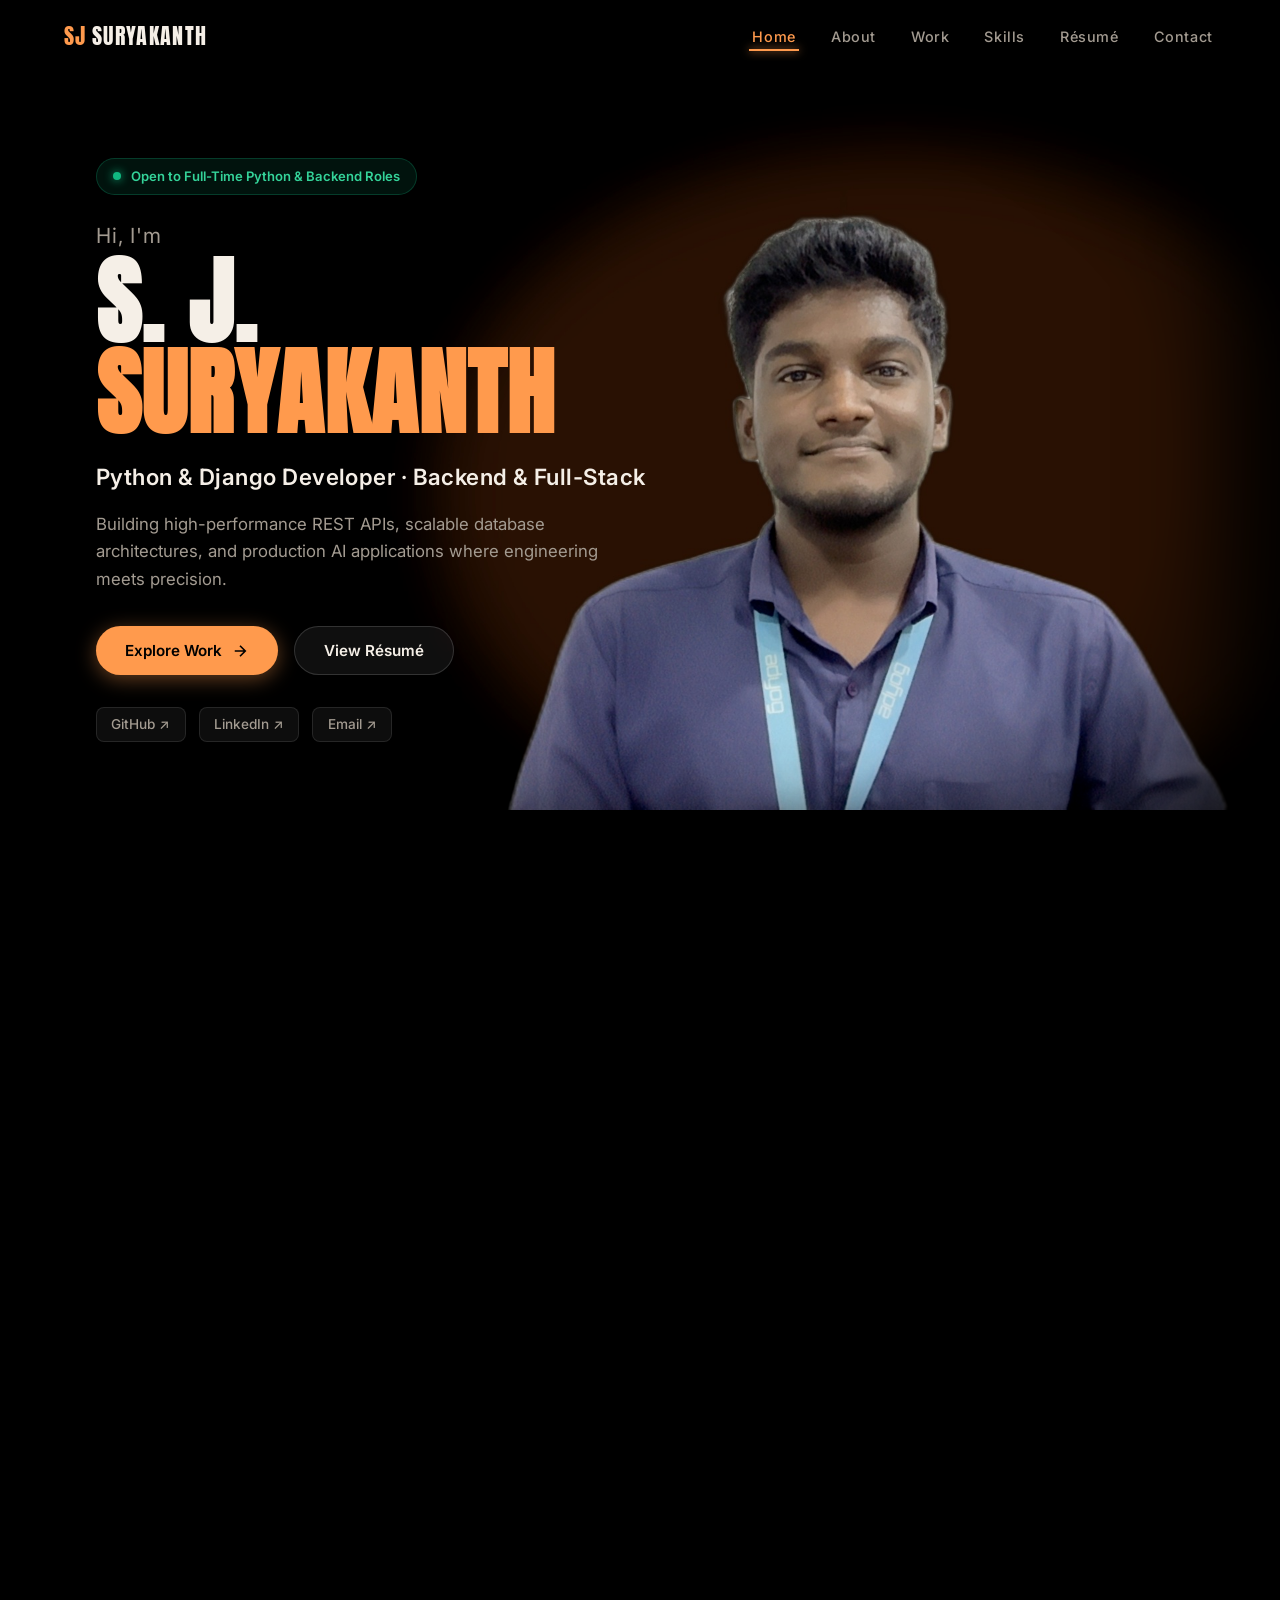
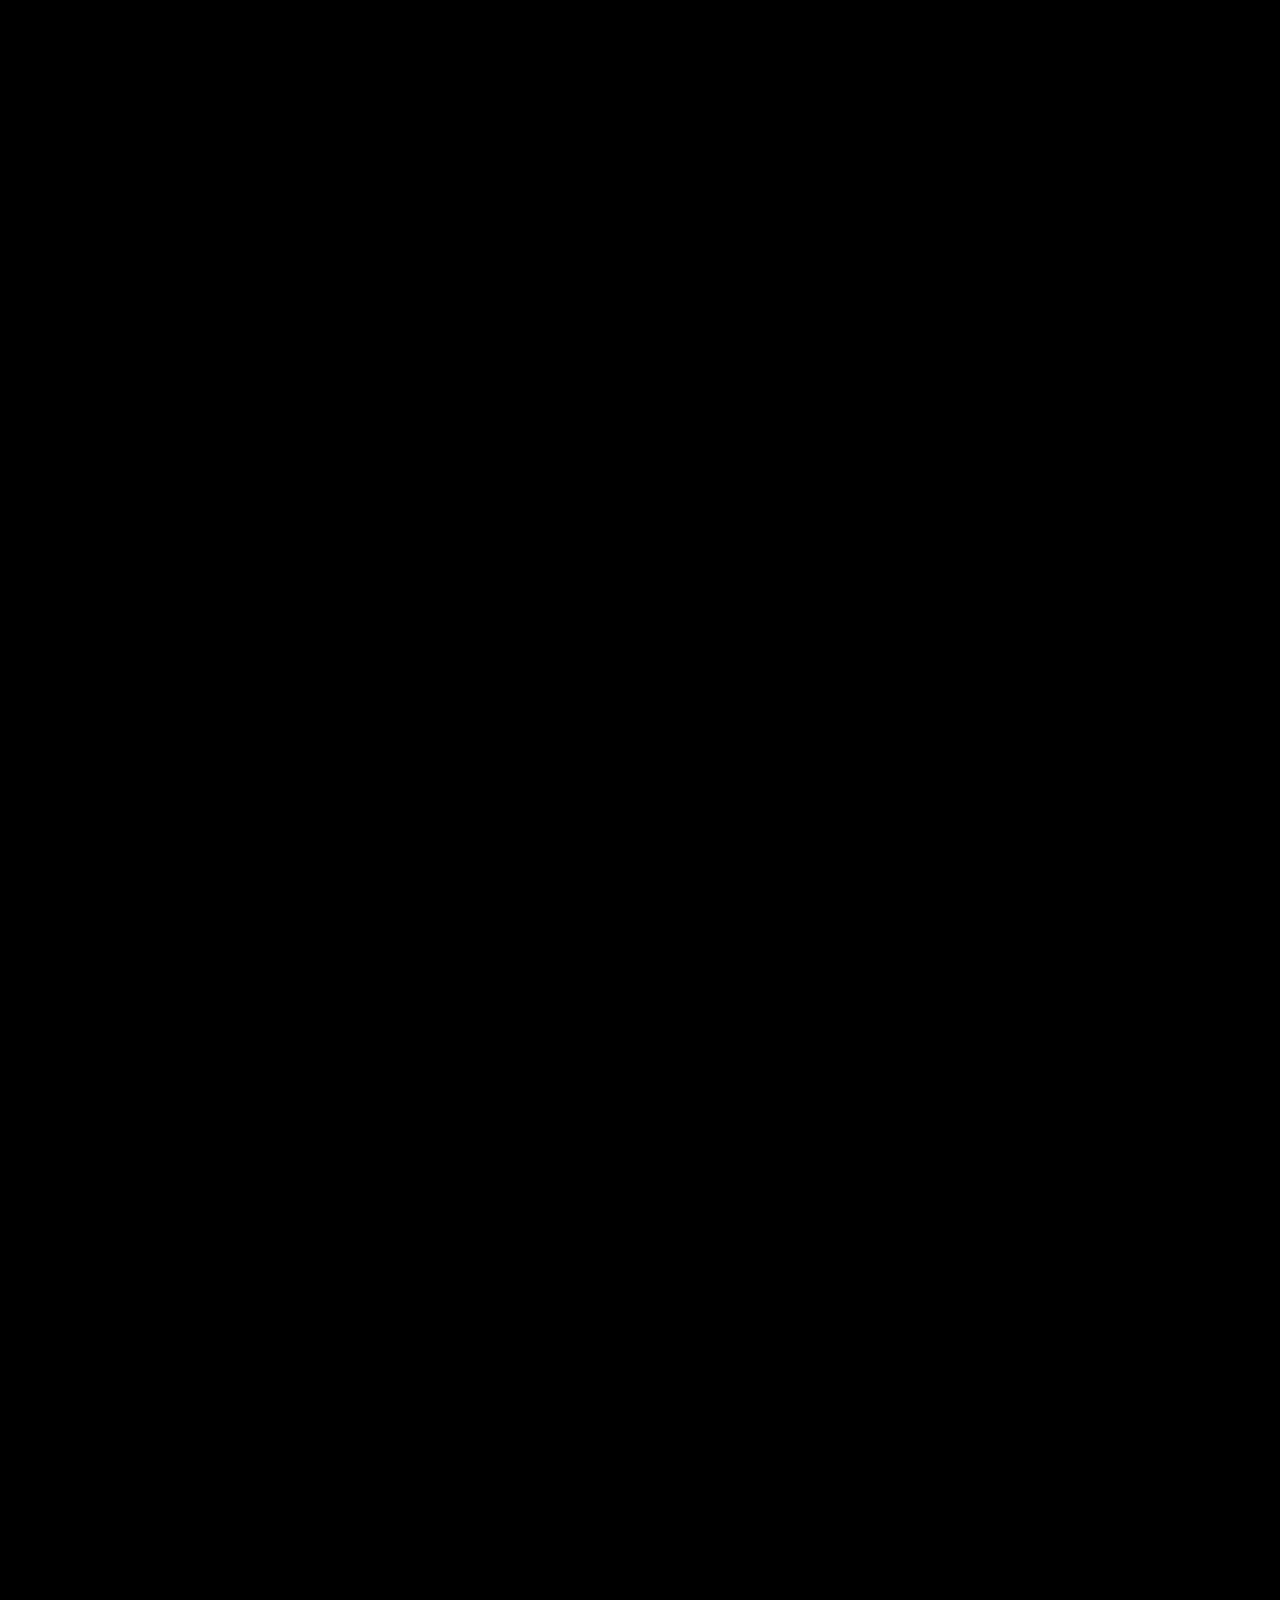
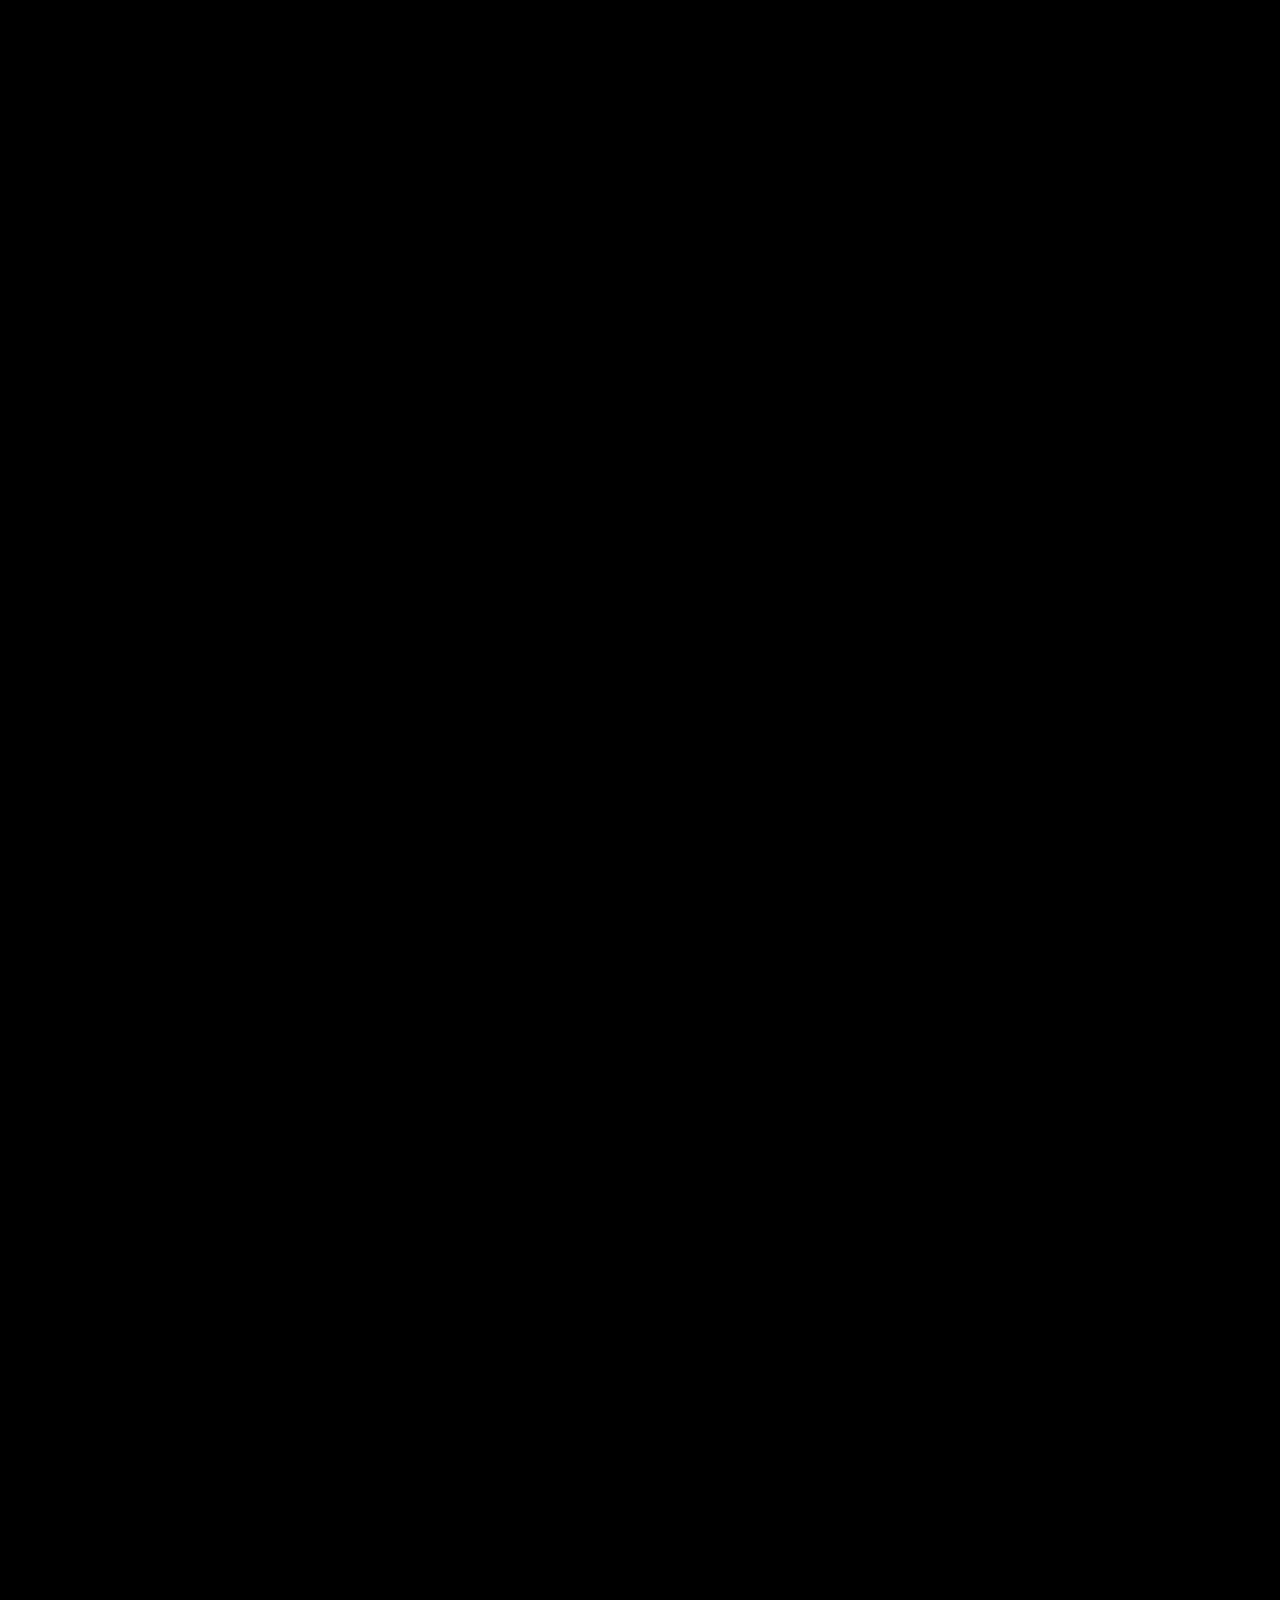
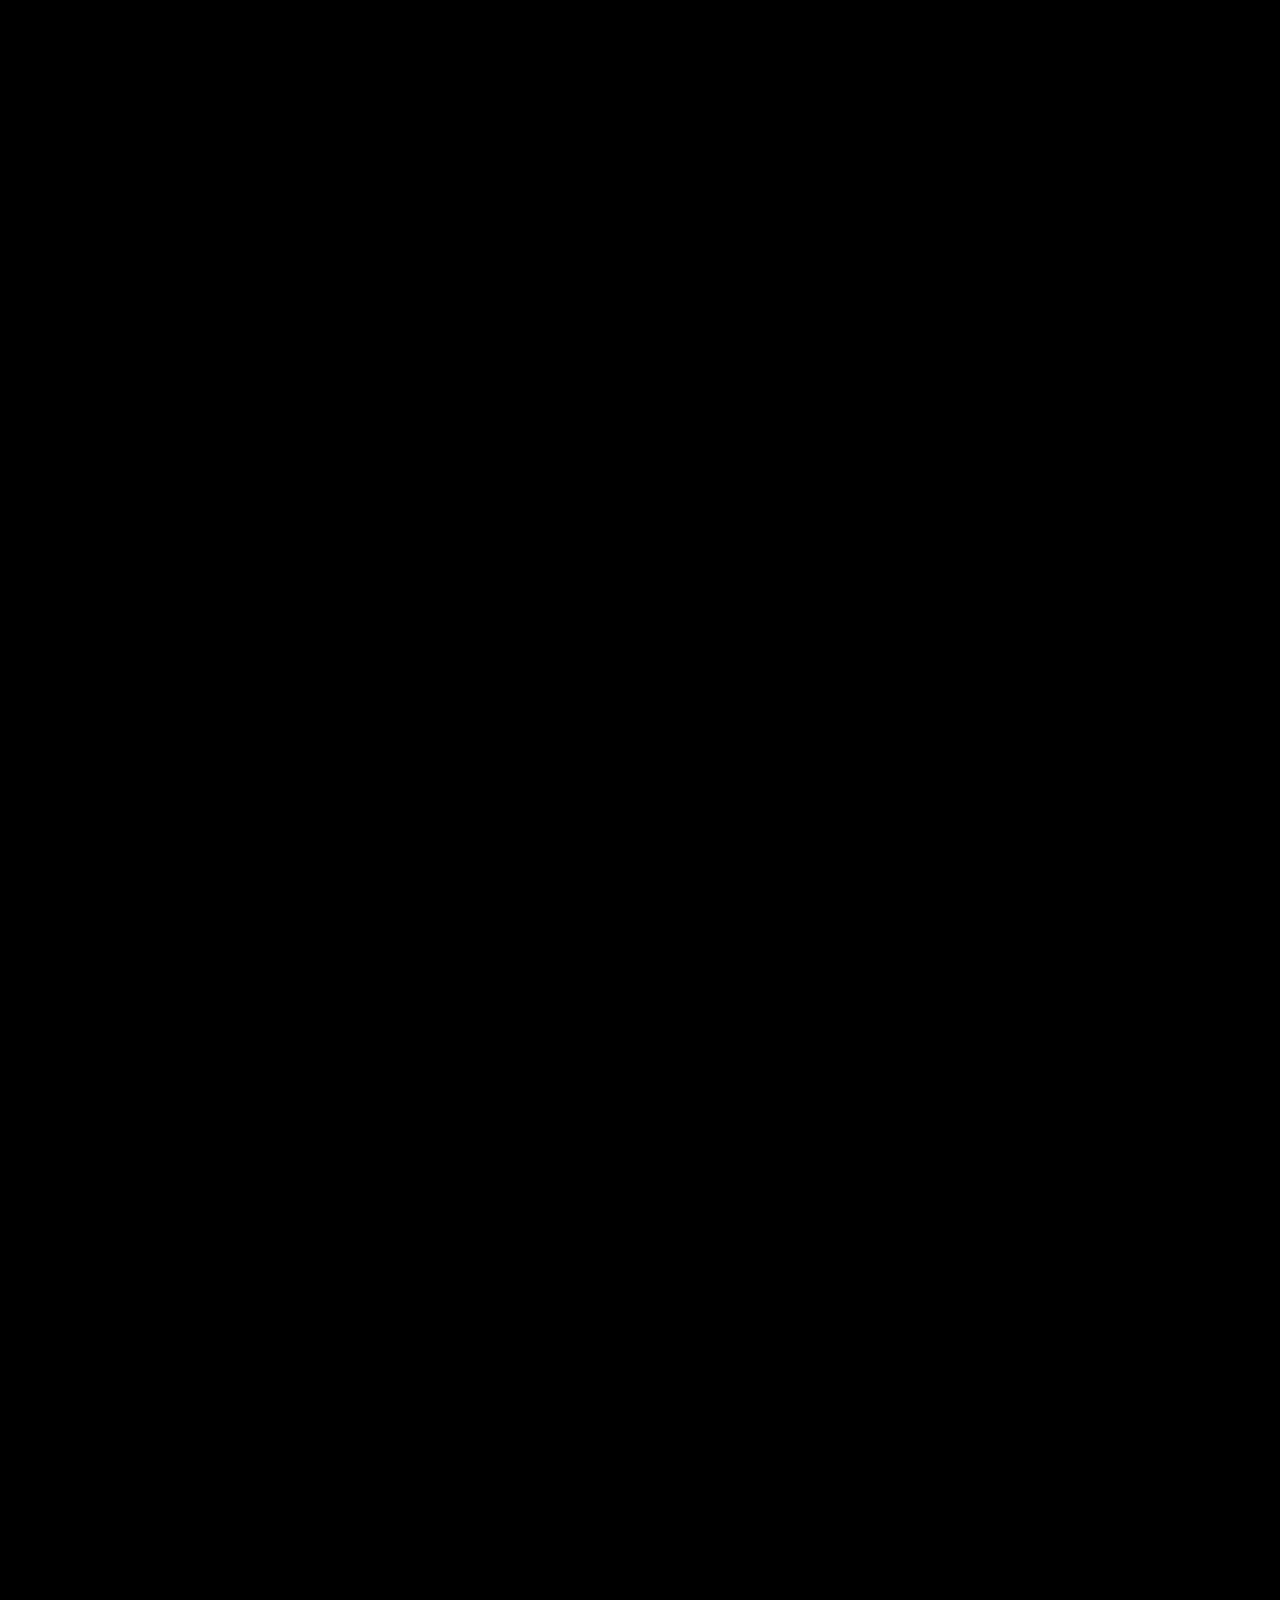
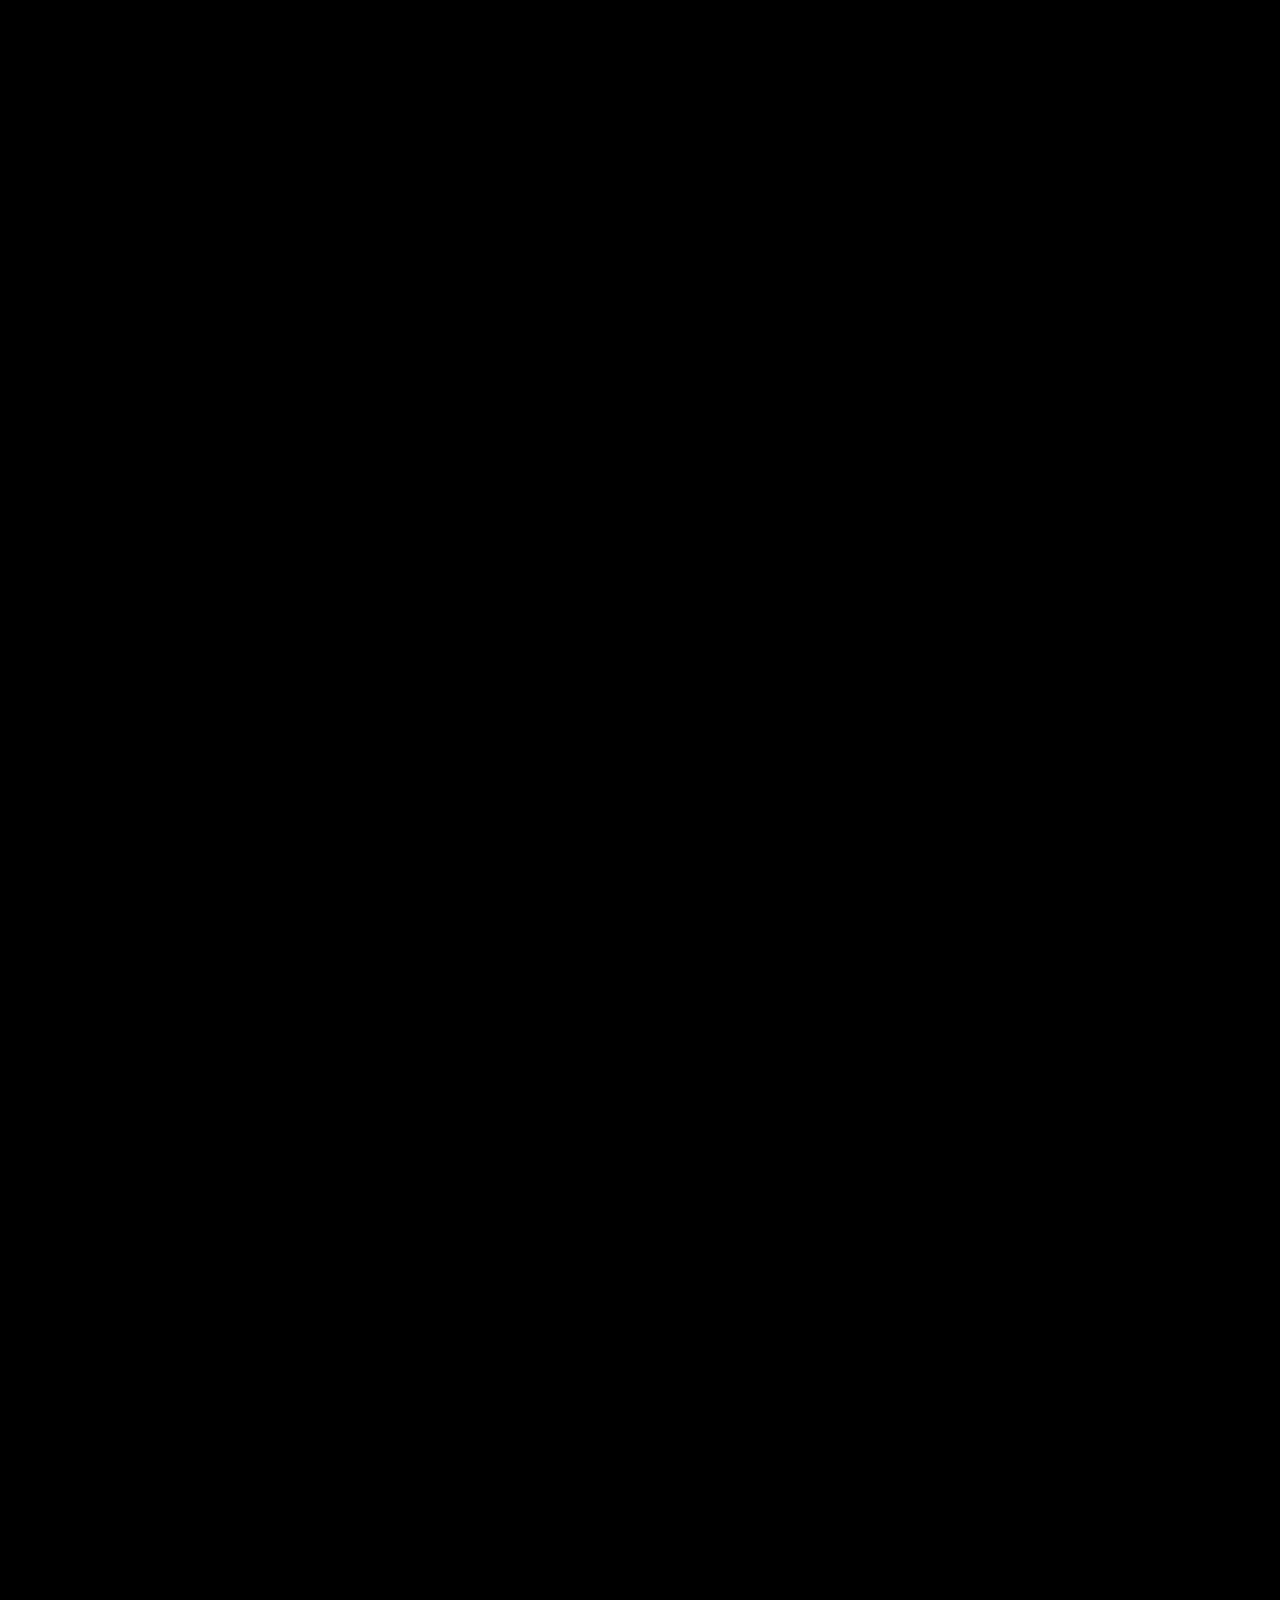
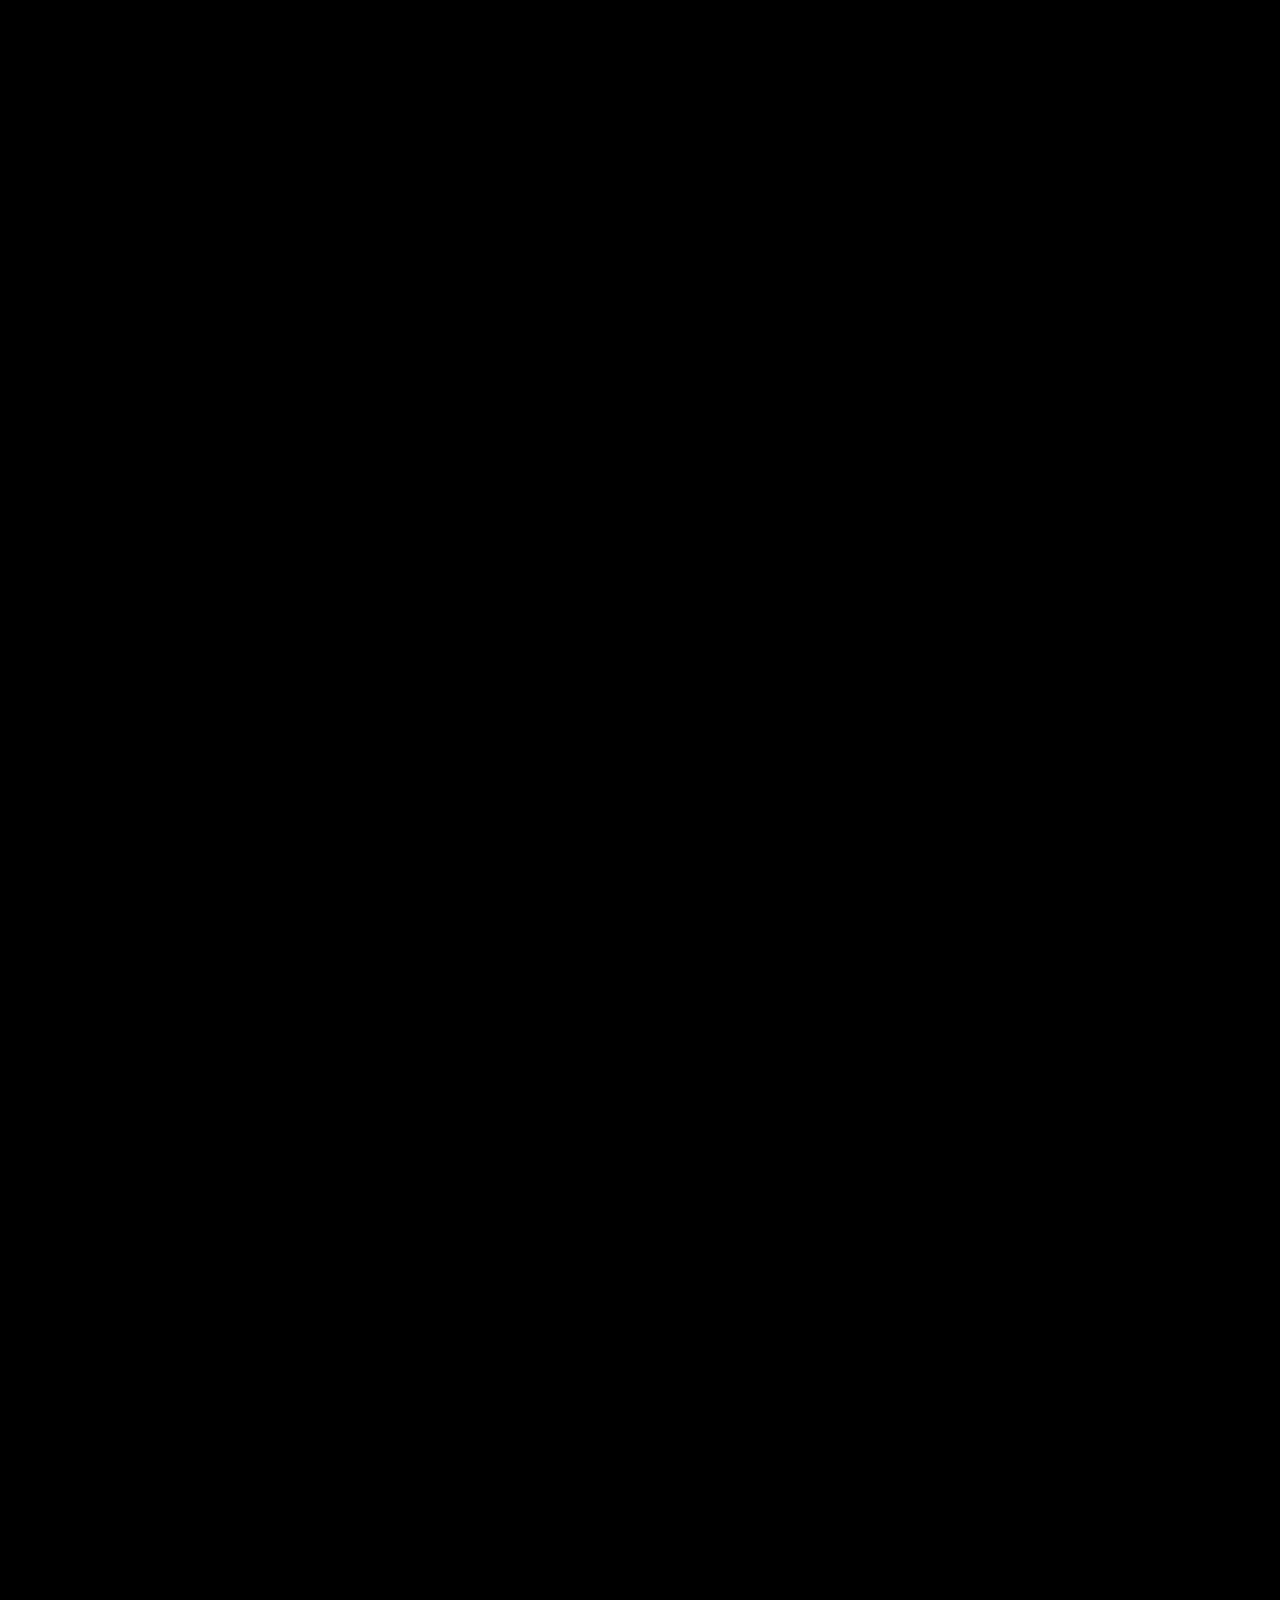
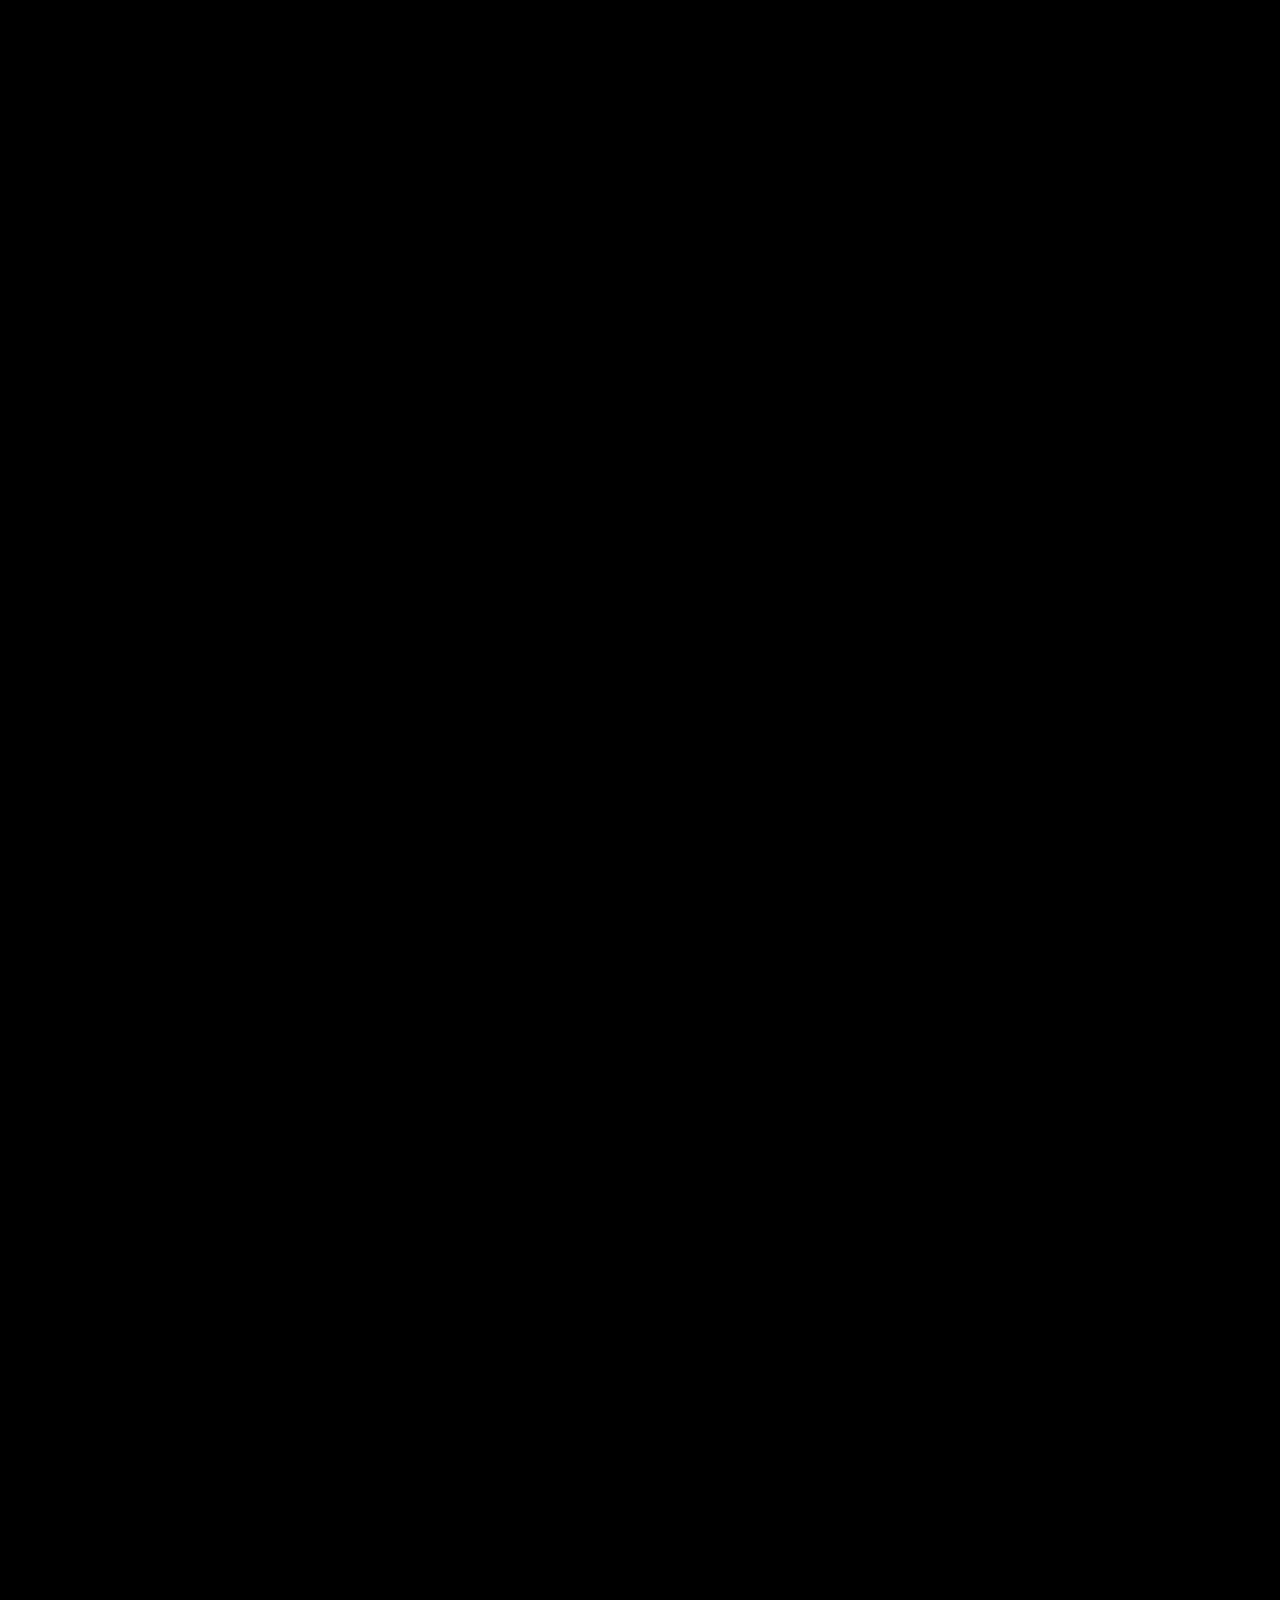
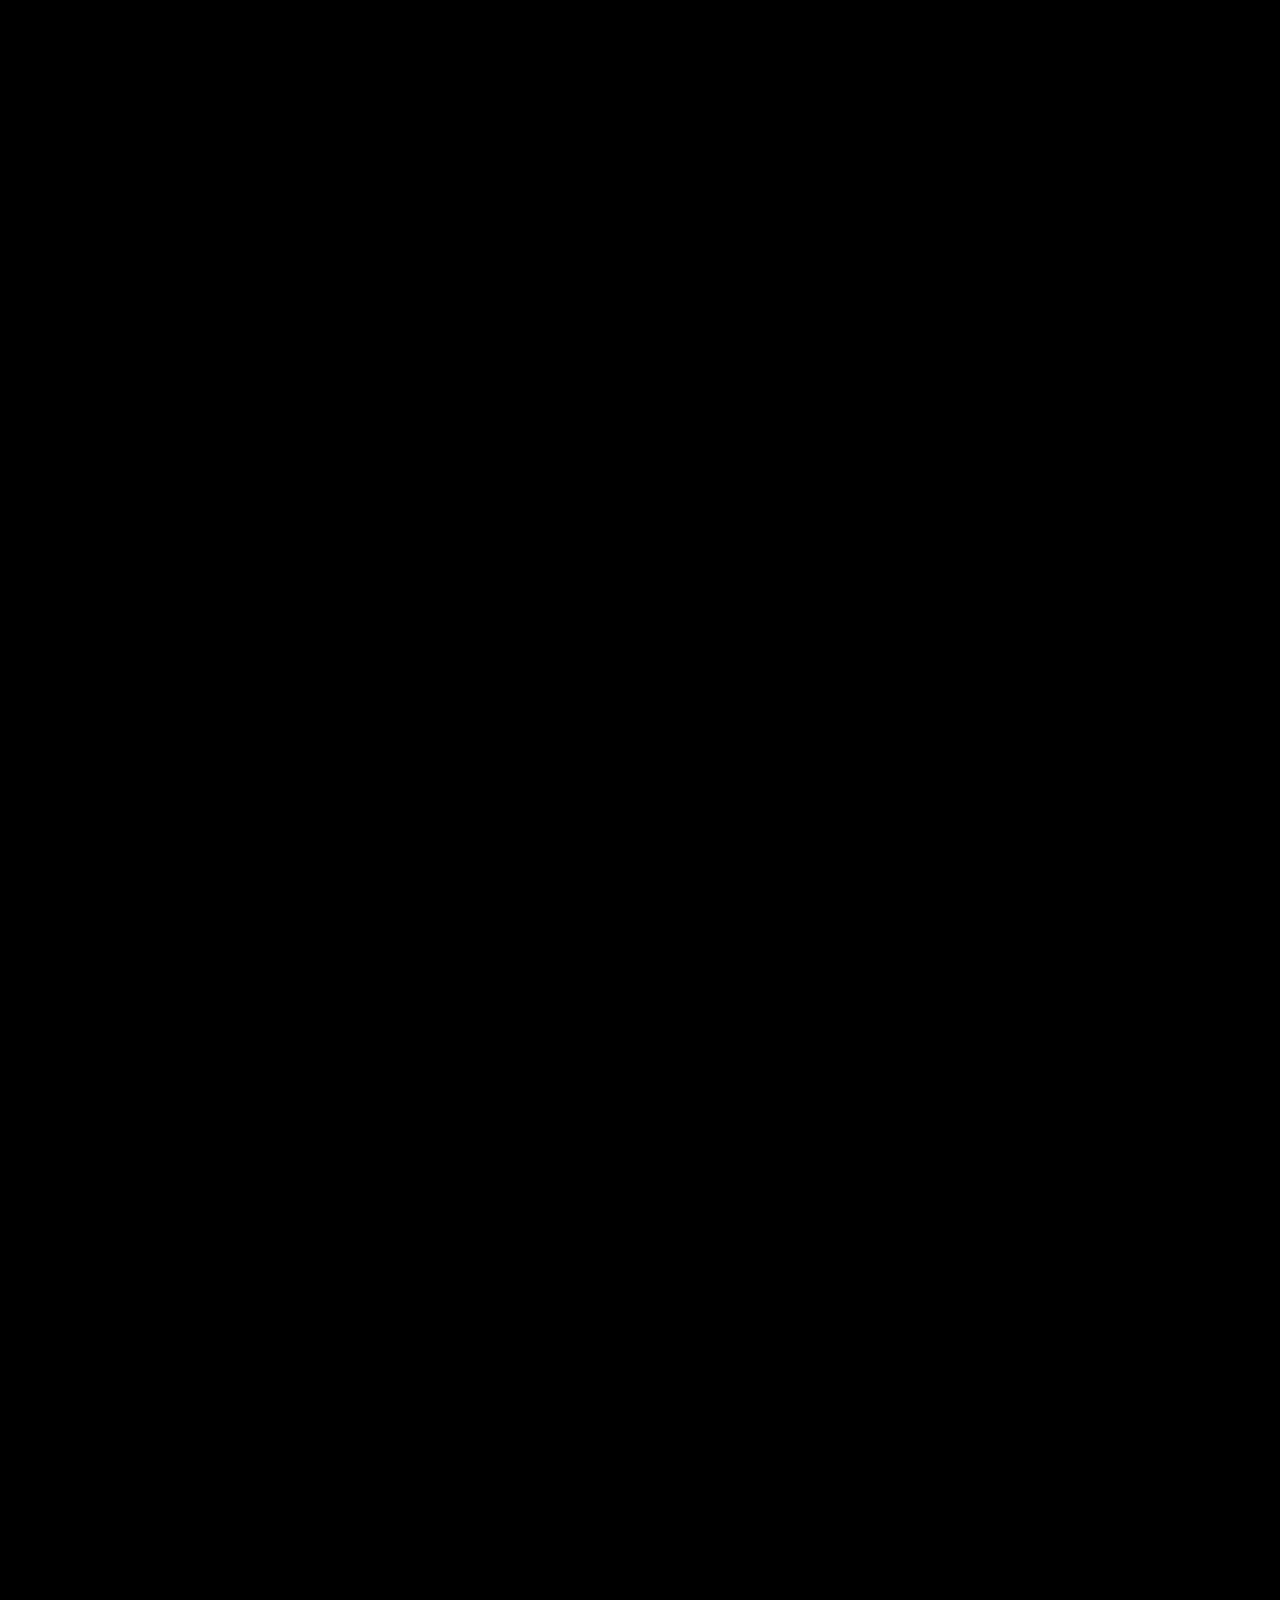
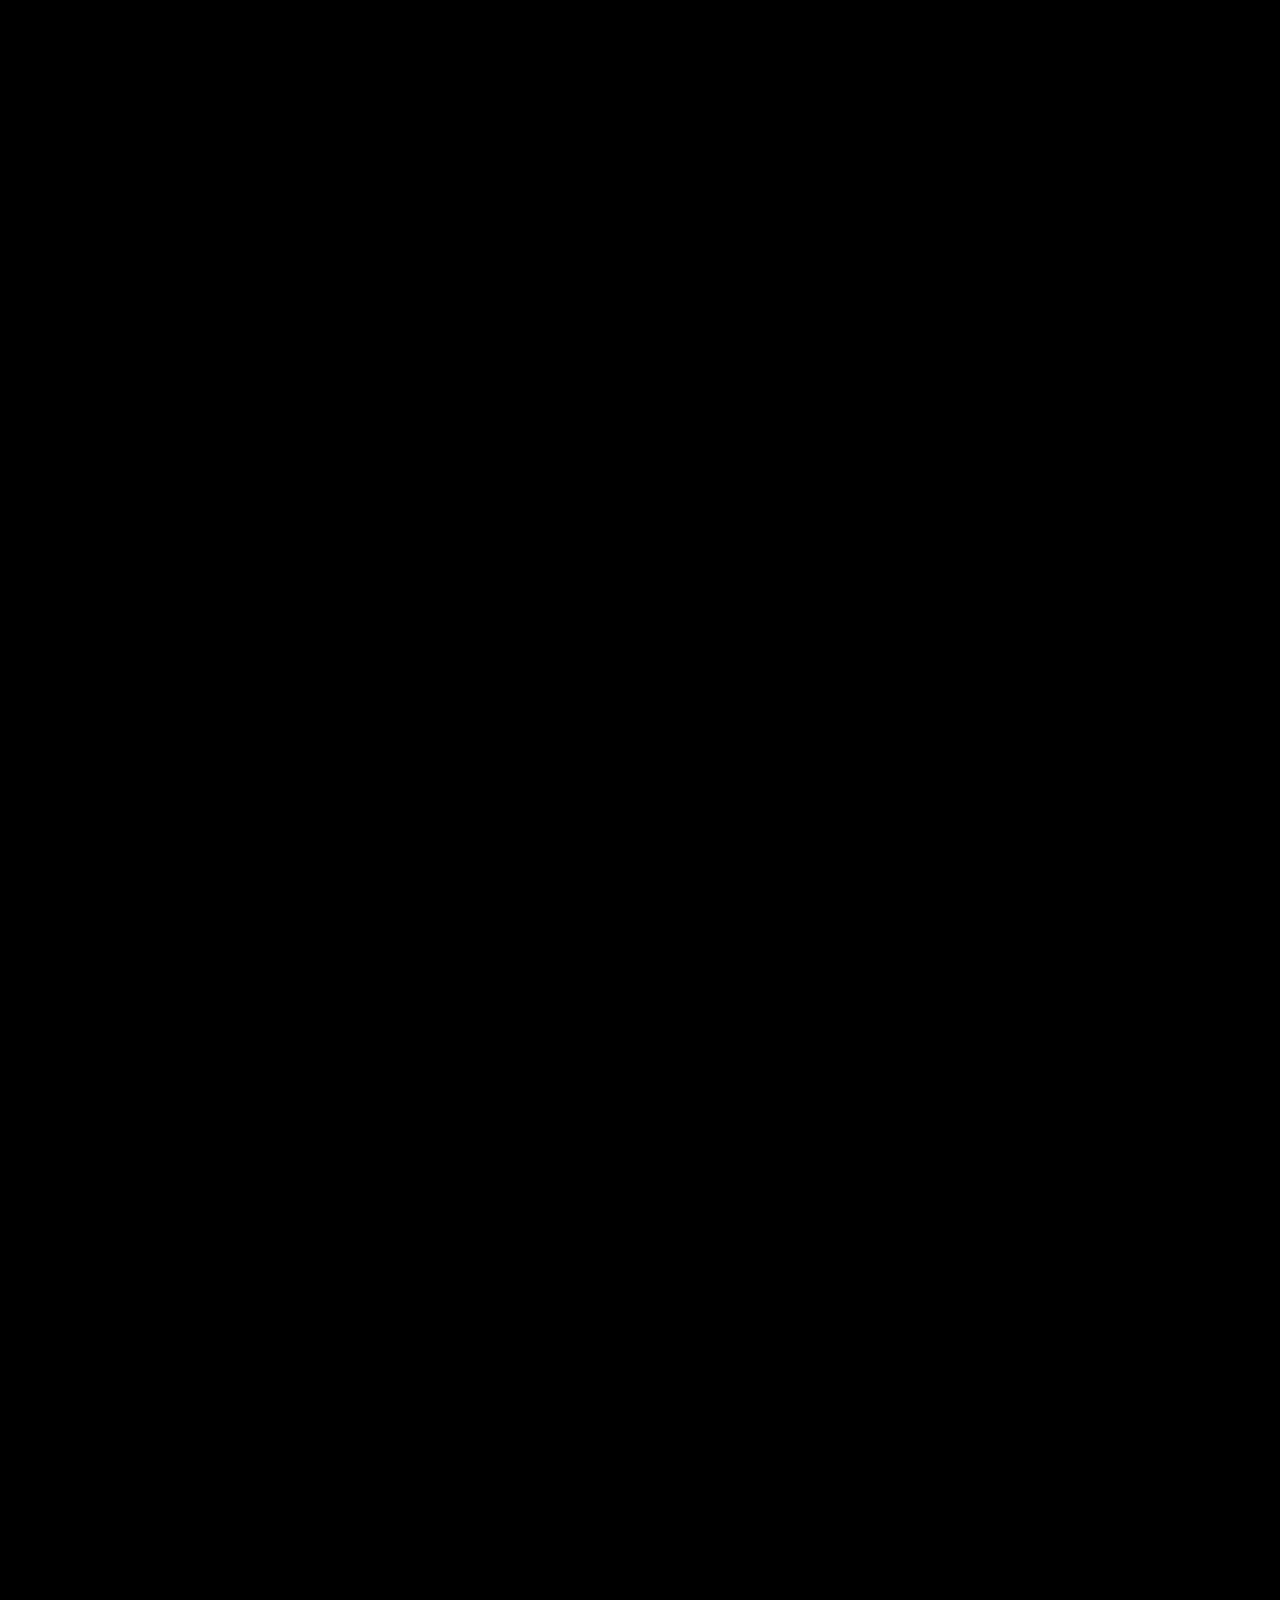
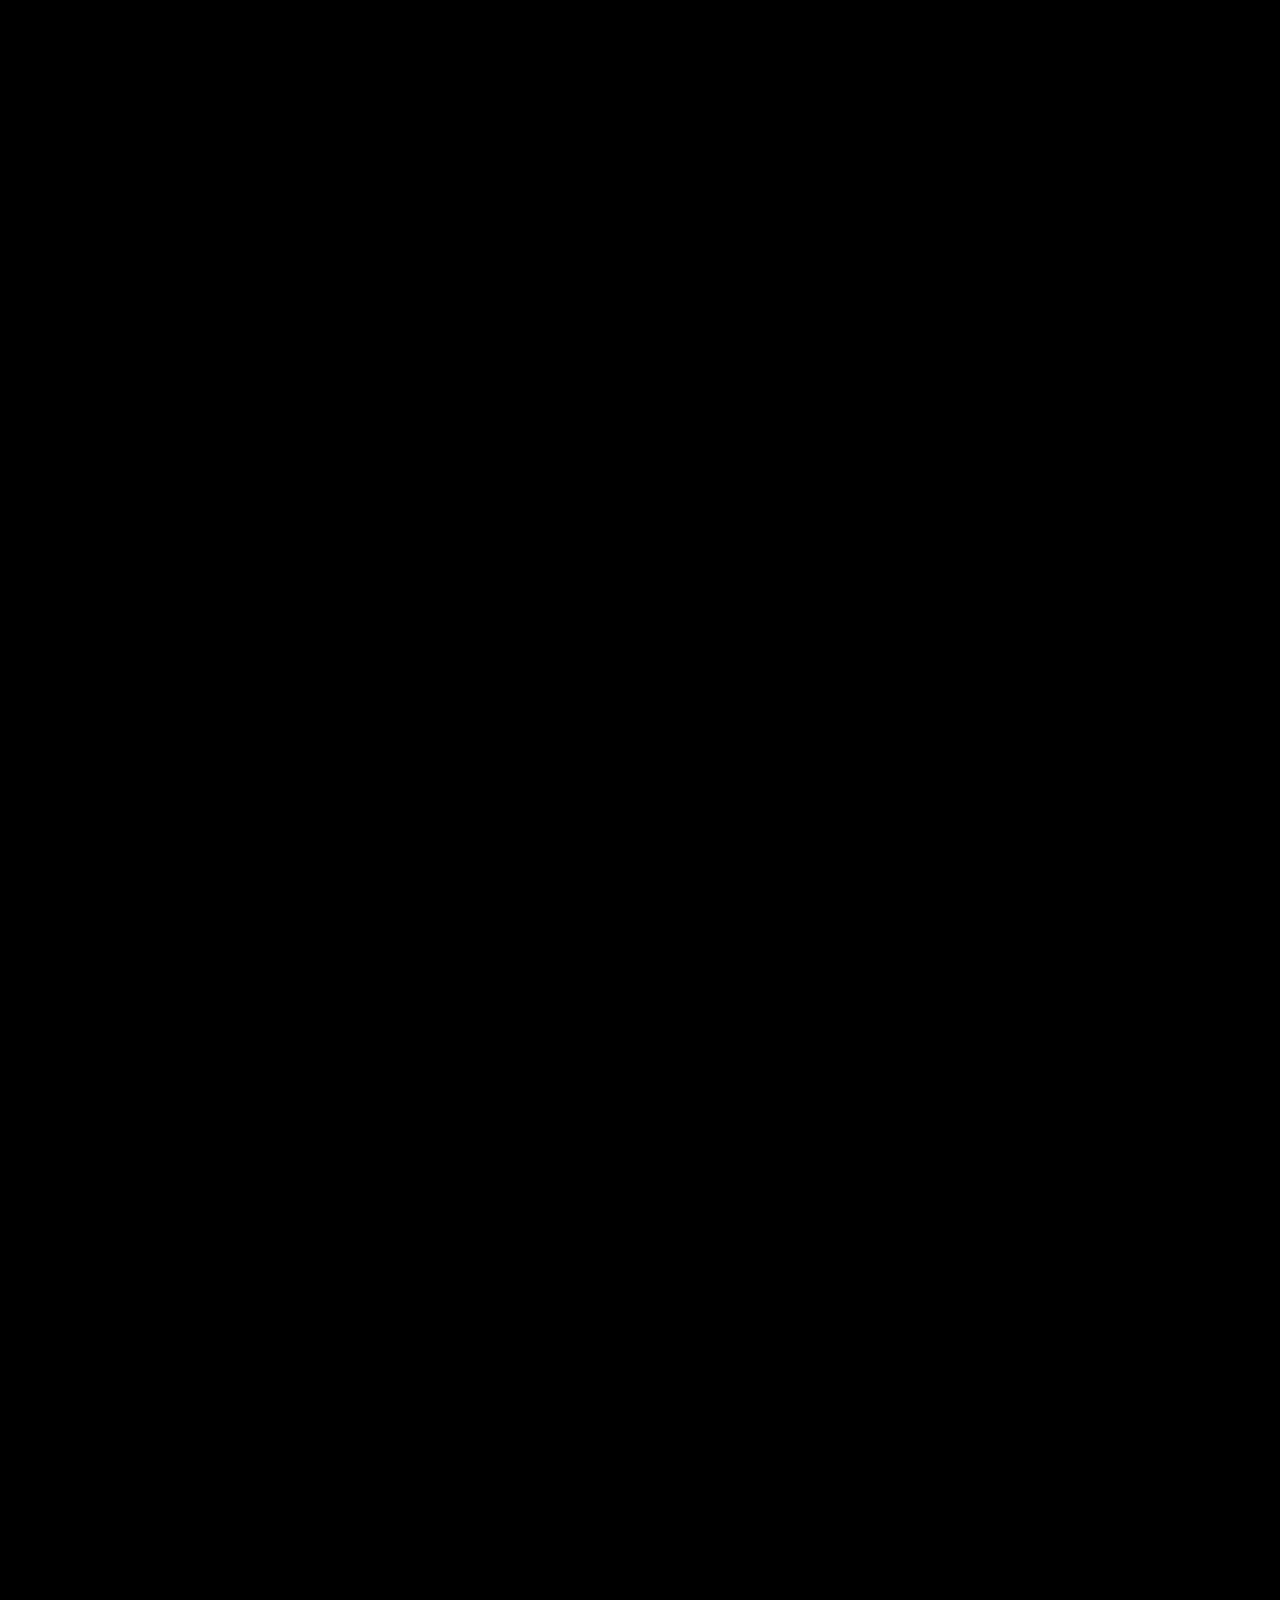
==== site/index.html @ 28c25786 "Implement Cinematic AI Character Portfolio strictly following Visual Guide" ====
<!DOCTYPE html>
<html lang="en">
<head>
  <meta charset="UTF-8">
  <meta name="viewport" content="width=device-width, initial-scale=1.0, maximum-scale=5.0">
  <title>S. J. Suryakanth | Cinematic AI Character Portfolio</title>
  <meta name="description" content="Cinematic AI scroll-driven portfolio of S. J. Suryakanth — Python &amp; Django Developer, AI &amp; Data Science Engineer in Chennai.">
  <meta name="theme-color" content="#000000">

  <!-- Google Fonts: Anton (Impactful cinematic headings) & Inter (Clean readable body) -->
  <link rel="preconnect" href="https://fonts.googleapis.com">
  <link rel="preconnect" href="https://fonts.gstatic.com" crossorigin>
  <link href="https://fonts.googleapis.com/css2?family=Anton&family=Inter:wght@300;400;500;600;700;800&family=Plus+Jakarta+Sans:wght@500;700;800&display=swap" rel="stylesheet">

  <link rel="stylesheet" href="style.css">
  <link rel="shortcut icon" href="media/photo.jpg" type="image/jpeg">
</head>
<body class="is-loading">

  <!-- Top Progress Bar -->
  <div id="progress-bar" class="progress-bar" aria-hidden="true"></div>

  <!-- LOADER SCREEN -->
  <div id="loader" class="loader-overlay" role="progressbar" aria-valuenow="0" aria-valuemin="0" aria-valuemax="100">
    <div class="loader-content">
      <div class="loader-brand">
        <span class="loader-monogram">SK</span>
        <h1 class="loader-name">S. J. SURYAKANTH</h1>
      </div>
      <p class="loader-status">Initializing Cinematic Experience...</p>
      <div class="loader-bar-wrap">
        <div id="loader-fill" class="loader-bar-fill"></div>
      </div>
      <span id="loader-pct" class="loader-pct">0%</span>
    </div>
  </div>

  <!-- FIXED NAVIGATION BAR -->
  <header class="navbar" id="navbar">
    <a href="#intro" class="nav-brand" id="brand-link" aria-label="Scroll to top">
      <span class="brand-accent">SJ</span> SURYAKANTH
    </a>

    <button class="nav-toggle" id="nav-toggle" aria-label="Toggle navigation menu" aria-expanded="false">
      <span></span>
      <span></span>
    </button>

    <nav class="nav-menu" id="nav-menu" aria-label="Main Navigation">
      <button class="nav-link active" data-target="intro">Home</button>
      <button class="nav-link" data-target="about">About</button>
      <button class="nav-link" data-target="work">Work</button>
      <button class="nav-link" data-target="skills">Skills</button>
      <button class="nav-link" data-target="resume">Résumé</button>
      <button class="nav-link" data-target="contact">Contact</button>
    </nav>
  </header>

  <!-- FIXED VIDEO STAGE -->
  <div id="stage" class="stage" aria-hidden="true">
    <div class="stage-inner" id="stage-inner">
      <video
        id="film"
        class="film-video"
        playsinline
        webkit-playsinline
        muted
        preload="auto"
        poster="media/poster.jpg">
      </video>
      <!-- Atmospheric Ambient Glow behind character -->
      <div class="stage-ambient-glow" id="stage-ambient"></div>
    </div>
    
    <!-- Feathered edge vignette masks pure black into page -->
    <div class="vignette-mask"></div>

    <!-- Contact section SVG tracking frame drawn around character -->
    <svg class="contact-character-frame" id="character-frame" viewBox="0 0 400 600" fill="none" preserveAspectRatio="none">
      <rect x="15" y="15" width="370" height="570" rx="32" class="frame-rect" id="frame-rect"></rect>
    </svg>
  </div>

  <!-- SCROLLABLE SECTIONS OVERLAY -->
  <main class="cinematic-overlay" id="cinematic-overlay">
    
    <!-- SECTION 1: INTRO -->
    <section id="section-intro" class="film-section active" data-section="intro">
      <div class="section-container intro-layout">
        <div class="intro-badge">
          <span class="pulsing-dot"></span>
          <span id="cfg-status">Open to Full-Time Python &amp; Backend Roles · Chennai</span>
        </div>
        
        <p class="intro-greeting">Hi, I'm</p>
        <h1 class="intro-title">
          <span class="title-line-1" id="cfg-name-line1">S. J.</span>
          <span class="title-line-2 accent" id="cfg-name-line2">SURYAKANTH</span>
        </h1>
        
        <p class="intro-role" id="cfg-role">Python &amp; Django Developer · Backend &amp; Full-Stack</p>
        
        <p class="intro-lead" id="cfg-lead">
          Building high-performance REST APIs, scalable database architectures, and production AI applications where engineering meets precision.
        </p>

        <div class="intro-actions">
          <button class="btn btn-primary" data-target="work">
            <span>Explore Work</span>
            <svg width="18" height="18" viewBox="0 0 24 24" fill="none" stroke="currentColor" stroke-width="2.2"><path d="M5 12h14M12 5l7 7-7 7"/></svg>
          </button>
          <button class="btn btn-glass" data-target="resume">
            <span>View Résumé</span>
          </button>
        </div>

        <div class="intro-social">
          <a id="cfg-github" href="https://github.com/suryakanthsj" target="_blank" rel="noopener" class="social-chip">GitHub ↗</a>
          <a id="cfg-linkedin" href="https://linkedin.com/in/s-j-surya-kanth" target="_blank" rel="noopener" class="social-chip">LinkedIn ↗</a>
          <a id="cfg-email" href="mailto:suryakanth2004sk@gmail.com" class="social-chip">Email ↗</a>
        </div>
      </div>
    </section>

    <!-- SECTION 2: ABOUT -->
    <section id="section-about" class="film-section" data-section="about">
      <div class="section-container about-layout">
        <div class="glass-card about-card">
          <span class="section-eyebrow">01 — ABOUT ME</span>
          <h2 class="section-heading" id="cfg-about-title">Engineering backend architectures &amp; AI systems.</h2>
          
          <p class="about-bio" id="cfg-about">
            Entry-level Python and Django Developer with a B.Tech in AI &amp; Data Science (CGPA 8.4/10) and full-stack internship experience at ADYOG. I build production REST APIs with Django and FastAPI, write optimized SQL across PostgreSQL and MySQL, craft modern React front ends, and automate end-to-end tests with Playwright and pytest.
          </p>

          <div class="stats-row" id="cfg-stats-container">
            <!-- Dynamically populated from config.js -->
            <div class="stat-box">
              <span class="stat-value">8.4</span>
              <span class="stat-label">CGPA · AI &amp; Data Science</span>
            </div>
            <div class="stat-box">
              <span class="stat-value">4+</span>
              <span class="stat-label">Production &amp; AI Projects</span>
            </div>
            <div class="stat-box">
              <span class="stat-value">5+</span>
              <span class="stat-label">Certifications &amp; Training</span>
            </div>
          </div>
        </div>
      </div>
    </section>

    <!-- SECTION 3: WORK / PROJECTS -->
    <section id="section-work" class="film-section" data-section="work">
      <div class="section-container work-layout">
        <div class="work-header">
          <span class="section-eyebrow">02 — SELECTED WORK</span>
          <h2 class="section-heading">Crafted with Python, Django &amp; AI</h2>
          <p class="section-subheading">Fly-in project cards highlighting backend architecture, computer vision, and end-to-end full stack development.</p>
        </div>

        <div class="projects-grid" id="projects-container">
          <!-- Dynamically populated from config.js with 3D staggered fly-in -->
        </div>
      </div>
    </section>

    <!-- SECTION 4: SKILLS -->
    <section id="section-skills" class="film-section" data-section="skills">
      <div class="section-container skills-layout">
        <div class="skills-header">
          <span class="section-eyebrow">03 — SKILLS &amp; EXPERTISE</span>
          <h2 class="section-heading">Technical Arsenal</h2>
          <p class="section-subheading">Full-stack backend engineering, automated testing, and machine learning toolsets.</p>
        </div>

        <div class="skills-categories" id="skills-container">
          <!-- Dynamically populated from config.js -->
        </div>
      </div>
    </section>

    <!-- SECTION 5: RÉSUMÉ (Pull-Down Paper Card) -->
    <section id="section-resume" class="film-section" data-section="resume">
      <div class="section-container resume-layout">
        <div class="resume-paper-card" id="resume-paper">
          <div class="paper-top-punch"></div>
          
          <div class="paper-header">
            <div>
              <span class="paper-eyebrow">04 — RÉSUMÉ</span>
              <h2 class="paper-name">S. J. SURYAKANTH</h2>
              <p class="paper-role">Python &amp; Django Developer · Chennai, TN</p>
            </div>
            <a href="media/resume.pdf" target="_blank" download="S_J_Suryakanth_Resume.pdf" class="btn btn-primary btn-sm">
              <span>Download PDF ↓</span>
            </a>
          </div>

          <div class="paper-body">
            <div class="paper-col">
              <h3 class="paper-section-title">WORK EXPERIENCE</h3>
              <div class="paper-item">
                <div class="item-head">
                  <span class="item-title">Full Stack Development Intern</span>
                  <span class="item-badge">ADYOG</span>
                </div>
                <p class="item-meta">July 2026 – Present · Chennai, India</p>
                <ul class="item-bullets">
                  <li>Built responsive React UIs with JavaScript (ES6+) and Tailwind CSS.</li>
                  <li>Engineered Django &amp; FastAPI RESTful services with JSON serialization.</li>
                  <li>Wrote optimized SQL queries, joins, and indexing on PostgreSQL &amp; MySQL.</li>
                  <li>Automated end-to-end tests with Playwright (Python) to secure releases.</li>
                </ul>
              </div>
            </div>

            <div class="paper-col">
              <h3 class="paper-section-title">EDUCATION</h3>
              <div class="paper-item">
                <div class="item-head">
                  <span class="item-title">B.Tech — AI &amp; Data Science</span>
                  <span class="item-grade">8.4 CGPA</span>
                </div>
                <p class="item-meta">Thangavelu Engineering College, Chennai · Class of 2026</p>
              </div>
              <div class="paper-item">
                <div class="item-head">
                  <span class="item-title">Higher Secondary (HSC – 12th)</span>
                  <span class="item-grade">74%</span>
                </div>
                <p class="item-meta">Vyasa Vidyalaya · 2022</p>
              </div>

              <h3 class="paper-section-title mt-4">KEY CERTIFICATIONS</h3>
              <ul class="paper-cert-list">
                <li>Oracle Professional: Generative AI (2025)</li>
                <li>Data Science Intern: DEVEIN (2025)</li>
                <li>Python Full-Stack: Q-SPIDER &amp; Udemy</li>
              </ul>
            </div>
          </div>

          <div class="paper-footer">
            <span>Direct PDF download ready</span>
            <a href="media/resume.pdf" target="_blank" download class="paper-link">Download Full Résumé (PDF) ↓</a>
          </div>
        </div>
      </div>
    </section>

    <!-- SECTION 6: CONTACT -->
    <section id="section-contact" class="film-section" data-section="contact">
      <div class="section-container contact-layout">
        <div class="glass-card contact-card">
          <span class="section-eyebrow">05 — CONTACT</span>
          <h2 class="section-heading">LET'S BUILD SOMETHING EXTRAORDINARY.</h2>
          <p class="contact-lead">
            Open to full-time Python, Django, Backend, and Software Engineering roles. Let's discuss how I can contribute to your engineering team.
          </p>

          <div class="contact-details">
            <a href="mailto:suryakanth2004sk@gmail.com" class="contact-detail-row">
              <span class="detail-icon">✉</span>
              <span class="detail-label">suryakanth2004sk@gmail.com</span>
            </a>
            <a href="tel:+919150197966" class="contact-detail-row">
              <span class="detail-icon">📞</span>
              <span class="detail-label">+91 9150197966</span>
            </a>
            <a href="https://linkedin.com/in/s-j-surya-kanth" target="_blank" rel="noopener" class="contact-detail-row">
              <span class="detail-icon">🔗</span>
              <span class="detail-label">linkedin.com/in/s-j-surya-kanth</span>
            </a>
          </div>

          <!-- Quick Interactive Form with Mailto action fallback -->
          <form id="contact-form" class="contact-form" novalidate>
            <div class="form-row">
              <div class="form-group">
                <label for="form-name">Your Name</label>
                <input id="form-name" type="text" placeholder="e.g. Hiring Manager" required>
              </div>
              <div class="form-group">
                <label for="form-email">Your Email</label>
                <input id="form-email" type="email" placeholder="name@company.com" required>
              </div>
            </div>
            <div class="form-group">
              <label for="form-msg">Message</label>
              <textarea id="form-msg" rows="3" placeholder="Tell me about the opportunity or project..." required></textarea>
            </div>
            <button type="submit" class="btn btn-primary btn-block">
              <span>Send Message</span>
              <svg width="18" height="18" viewBox="0 0 24 24" fill="none" stroke="currentColor" stroke-width="2.2"><path d="M22 2L11 13M22 2l-7 20-4-9-9-4 20-7z"/></svg>
            </button>
            <p id="form-feedback" class="form-feedback" role="status"></p>
          </form>
        </div>
      </div>
    </section>

  </main>

  <!-- SCROLL INDICATOR HINT -->
  <div class="scroll-hint" id="scroll-hint" aria-hidden="true">
    <span class="hint-text">SCROLL TO EXPLORE</span>
    <div class="hint-mouse">
      <div class="hint-wheel"></div>
    </div>
  </div>

  <!-- VIRTUAL SCROLL TRACK THAT POWERS THE VIDEO SCRUBBING -->
  <div id="scroll-track" class="scroll-track"></div>

  <!-- SCRIPT FILES -->
  <script src="config.js"></script>
  <script src="app.js"></script>
</body>
</html>
---- site/style.css ----
/* ==============================================================================
   Cinematic AI Character Portfolio - Stylesheet
   Strictly following AI_Character_Portfolio_Visual_Guide.pdf
   ============================================================================== */

:root {
  --bg-black: #000000;
  --bg-surface: #0a0908;
  --text-main: #f5efe7;
  --text-muted: #a39b91;
  --text-dim: #756e66;
  --accent: #ff9a4d;
  --accent-glow: rgba(255, 154, 77, 0.35);
  --accent-subtle: rgba(255, 154, 77, 0.12);
  --glass-bg: rgba(16, 12, 9, 0.65);
  --glass-border: rgba(255, 154, 77, 0.22);
  --font-heading: 'Anton', 'Impact', -apple-system, sans-serif;
  --font-body: 'Inter', -apple-system, BlinkMacSystemFont, 'Segoe UI', Roboto, sans-serif;
  --font-alt: 'Plus Jakarta Sans', sans-serif;
  --nav-height: 72px;
  --stage-x: 0vw;
  --stage-scale: 1;
}

*, *::before, *::after {
  box-sizing: border-box;
  margin: 0;
  padding: 0;
}

html {
  background-color: var(--bg-black);
  color: var(--text-main);
  font-family: var(--font-body);
  font-size: 16px;
  line-height: 1.6;
  scroll-behavior: smooth;
  -webkit-font-smoothing: antialiased;
  -moz-osx-font-smoothing: grayscale;
  background-attachment: fixed;
}

body {
  background: var(--bg-black);
  min-height: 100vh;
  overflow-x: hidden;
  position: relative;
}

body.is-loading {
  overflow: hidden;
}

/* -----------------------------------------------------------------------------
   TOP PROGRESS BAR
   ----------------------------------------------------------------------------- */
.progress-bar {
  position: fixed;
  top: 0;
  left: 0;
  height: 3px;
  width: 0%;
  background: linear-gradient(90deg, var(--accent), #ffbf75);
  box-shadow: 0 0 12px var(--accent-glow);
  z-index: 1000;
  transition: width 0.08s ease-out;
}

/* -----------------------------------------------------------------------------
   PRELOADER
   ----------------------------------------------------------------------------- */
.loader-overlay {
  position: fixed;
  inset: 0;
  background: #020202;
  z-index: 9999;
  display: flex;
  align-items: center;
  justify-content: center;
  transition: opacity 0.7s cubic-bezier(0.16, 1, 0.3, 1), visibility 0.7s;
}

.loader-overlay.is-hidden {
  opacity: 0;
  visibility: hidden;
  pointer-events: none;
}

.loader-content {
  text-align: center;
  max-width: 420px;
  padding: 2rem;
}

.loader-brand {
  display: flex;
  align-items: center;
  justify-content: center;
  gap: 0.85rem;
  margin-bottom: 1.2rem;
}

.loader-monogram {
  display: inline-flex;
  align-items: center;
  justify-content: center;
  width: 44px;
  height: 44px;
  border-radius: 10px;
  background: var(--accent);
  color: #000;
  font-family: var(--font-heading);
  font-size: 1.4rem;
  letter-spacing: 0.05em;
  font-weight: 800;
}

.loader-name {
  font-family: var(--font-heading);
  font-size: 1.8rem;
  letter-spacing: 0.08em;
  color: var(--text-main);
}

.loader-status {
  font-size: 0.88rem;
  color: var(--text-muted);
  margin-bottom: 1.5rem;
  letter-spacing: 0.06em;
  text-transform: uppercase;
}

.loader-bar-wrap {
  width: 240px;
  height: 4px;
  background: rgba(255, 255, 255, 0.08);
  border-radius: 999px;
  margin: 0 auto 0.75rem auto;
  overflow: hidden;
}

.loader-bar-fill {
  width: 0%;
  height: 100%;
  background: linear-gradient(90deg, var(--accent), #ffd299);
  transition: width 0.2s ease-out;
  box-shadow: 0 0 10px var(--accent);
}

.loader-pct {
  font-size: 0.85rem;
  font-family: monospace;
  color: var(--accent);
}

/* -----------------------------------------------------------------------------
   FIXED NAVIGATION BAR
   ----------------------------------------------------------------------------- */
.navbar {
  position: fixed;
  top: 0;
  left: 0;
  right: 0;
  height: var(--nav-height);
  padding: 0 clamp(1.5rem, 5vw, 4rem);
  display: flex;
  align-items: center;
  justify-content: space-between;
  z-index: 500;
  background: linear-gradient(to bottom, rgba(0, 0, 0, 0.85) 0%, rgba(0, 0, 0, 0) 100%);
  backdrop-filter: blur(12px);
  -webkit-backdrop-filter: blur(12px);
  transition: background-color 0.3s ease;
}

.nav-brand {
  font-family: var(--font-heading);
  font-size: 1.35rem;
  letter-spacing: 0.06em;
  color: var(--text-main);
  text-decoration: none;
  display: flex;
  align-items: center;
  gap: 0.35rem;
}

.nav-brand .brand-accent {
  color: var(--accent);
}

.nav-menu {
  display: flex;
  align-items: center;
  gap: 1.8rem;
}

.nav-link {
  background: none;
  border: none;
  color: var(--text-muted);
  font-family: var(--font-body);
  font-size: 0.9rem;
  font-weight: 500;
  letter-spacing: 0.04em;
  cursor: pointer;
  padding: 0.4rem 0.2rem;
  position: relative;
  transition: color 0.25s ease;
}

.nav-link::after {
  content: '';
  position: absolute;
  bottom: 0;
  left: 0;
  width: 0;
  height: 2px;
  background: var(--accent);
  transition: width 0.25s cubic-bezier(0.16, 1, 0.3, 1);
  box-shadow: 0 0 8px var(--accent);
}

.nav-link:hover {
  color: var(--text-main);
}

.nav-link.active {
  color: var(--accent);
}

.nav-link.active::after {
  width: 100%;
}

.nav-toggle {
  display: none;
  background: none;
  border: none;
  cursor: pointer;
  padding: 0.5rem;
  width: 38px;
  height: 38px;
  flex-direction: column;
  justify-content: center;
  gap: 6px;
}

.nav-toggle span {
  display: block;
  height: 2px;
  width: 100%;
  background: var(--text-main);
  border-radius: 2px;
  transition: transform 0.3s, opacity 0.3s;
}

/* -----------------------------------------------------------------------------
   FIXED VIDEO STAGE (The Film Core)
   ----------------------------------------------------------------------------- */
.stage {
  position: fixed;
  inset: 0;
  width: 100vw;
  height: 100vh;
  z-index: 10;
  pointer-events: none;
  overflow: hidden;
  display: flex;
  align-items: center;
  justify-content: center;
  background: var(--bg-black);
}

.stage-inner {
  position: relative;
  width: 100%;
  height: 100%;
  display: flex;
  align-items: center;
  justify-content: center;
  transform: translateX(var(--stage-x)) scale(var(--stage-scale));
  transition: transform 0.6s cubic-bezier(0.16, 1, 0.3, 1);
  will-change: transform;
}

.film-video {
  width: 100%;
  height: 100%;
  object-fit: contain;
  background: #000;
  display: block;
  filter: contrast(1.04) brightness(0.98);
}

.stage-ambient-glow {
  position: absolute;
  width: 50vw;
  height: 50vh;
  border-radius: 50%;
  background: radial-gradient(circle, rgba(255, 154, 77, 0.12) 0%, rgba(255, 154, 77, 0) 70%);
  filter: blur(60px);
  pointer-events: none;
  z-index: -1;
  transition: opacity 0.5s ease;
}

/* Edge Feathering: blends film edges seamlessly into pure black */
.vignette-mask {
  position: absolute;
  inset: 0;
  pointer-events: none;
  background: radial-gradient(ellipse 92% 86% at 50% 50%, rgba(0,0,0,0) 45%, rgba(0,0,0,0.85) 85%, #000 100%);
  box-shadow: inset 0 0 100px 50px #000000;
}

/* SVG Character Tracking Frame */
.contact-character-frame {
  position: absolute;
  top: 50%;
  left: 50%;
  transform: translate(-50%, -50%);
  width: min(380px, 80vw);
  height: min(580px, 75vh);
  pointer-events: none;
  opacity: 0;
  transition: opacity 0.5s ease;
  z-index: 15;
}

.contact-character-frame.is-active {
  opacity: 1;
}

.frame-rect {
  stroke: var(--accent);
  stroke-width: 2.5;
  stroke-dasharray: 2000;
  stroke-dashoffset: 2000;
  filter: drop-shadow(0 0 12px rgba(255, 154, 77, 0.7));
  transition: stroke-dashoffset 1.4s cubic-bezier(0.16, 1, 0.3, 1);
}

.contact-character-frame.is-drawn .frame-rect {
  stroke-dashoffset: 0;
}

/* -----------------------------------------------------------------------------
   CINEMATIC OVERLAY & SECTIONS
   ----------------------------------------------------------------------------- */
.cinematic-overlay {
  position: fixed;
  inset: 0;
  width: 100vw;
  height: 100vh;
  z-index: 50;
  pointer-events: none;
  overflow: hidden;
}

.film-section {
  position: absolute;
  inset: 0;
  width: 100%;
  height: 100%;
  display: flex;
  align-items: center;
  justify-content: center;
  padding: clamp(2rem, 5vw, 6rem);
  opacity: 0;
  visibility: hidden;
  transform: translateY(24px) scale(0.98);
  transition: opacity 0.6s cubic-bezier(0.16, 1, 0.3, 1),
              transform 0.6s cubic-bezier(0.16, 1, 0.3, 1),
              visibility 0.6s;
  pointer-events: none;
}

.film-section.active {
  opacity: 1;
  visibility: visible;
  transform: translateY(0) scale(1);
  pointer-events: auto;
}

.section-container {
  width: 100%;
  max-width: 1240px;
  position: relative;
  z-index: 60;
}

/* Typography Helpers */
.section-eyebrow {
  display: inline-block;
  font-family: var(--font-body);
  font-size: 0.8rem;
  font-weight: 700;
  letter-spacing: 0.14em;
  text-transform: uppercase;
  color: var(--accent);
  margin-bottom: 0.75rem;
}

.section-heading {
  font-family: var(--font-heading);
  font-size: clamp(2.2rem, 4.5vw, 4rem);
  line-height: 1.05;
  letter-spacing: 0.02em;
  color: var(--text-main);
  margin-bottom: 1.25rem;
}

.section-subheading {
  font-size: 1.05rem;
  color: var(--text-muted);
  max-width: 620px;
  margin-bottom: 2rem;
}

.accent {
  color: var(--accent);
}

/* Glass Card Component */
.glass-card {
  background: var(--glass-bg);
  backdrop-filter: blur(24px);
  -webkit-backdrop-filter: blur(24px);
  border: 1px solid var(--glass-border);
  border-radius: 20px;
  padding: clamp(1.8rem, 4vw, 3rem);
  box-shadow: 0 30px 80px -15px rgba(0, 0, 0, 0.8),
              0 0 25px rgba(255, 154, 77, 0.05);
  position: relative;
  overflow: hidden;
}

.glass-card::before {
  content: '';
  position: absolute;
  top: 0;
  left: 0;
  right: 0;
  height: 1px;
  background: linear-gradient(90deg, transparent, rgba(255, 154, 77, 0.5), transparent);
}

/* Buttons */
.btn {
  display: inline-flex;
  align-items: center;
  justify-content: center;
  gap: 0.6rem;
  padding: 0.9rem 1.8rem;
  font-family: var(--font-body);
  font-size: 0.95rem;
  font-weight: 600;
  border-radius: 999px;
  text-decoration: none;
  cursor: pointer;
  transition: all 0.3s cubic-bezier(0.16, 1, 0.3, 1);
  border: none;
}

.btn-primary {
  background: var(--accent);
  color: #000;
  box-shadow: 0 4px 20px rgba(255, 154, 77, 0.4);
}

.btn-primary:hover {
  background: #ffab66;
  transform: translateY(-2px);
  box-shadow: 0 8px 30px rgba(255, 154, 77, 0.6);
}

.btn-glass {
  background: rgba(255, 255, 255, 0.06);
  color: var(--text-main);
  border: 1px solid rgba(255, 255, 255, 0.15);
  backdrop-filter: blur(8px);
}

.btn-glass:hover {
  background: rgba(255, 255, 255, 0.12);
  border-color: var(--accent);
  color: var(--accent);
  transform: translateY(-2px);
}

.btn-sm {
  padding: 0.6rem 1.2rem;
  font-size: 0.85rem;
}

.btn-block {
  width: 100%;
}

/* -----------------------------------------------------------------------------
   SECTION 1: INTRO LAYOUT
   ----------------------------------------------------------------------------- */
.intro-layout {
  max-width: 680px;
  margin-right: auto;
  padding-left: clamp(1rem, 3vw, 2rem);
}

.intro-badge {
  display: inline-flex;
  align-items: center;
  gap: 0.65rem;
  padding: 0.45rem 1rem;
  border-radius: 999px;
  background: rgba(16, 185, 129, 0.1);
  border: 1px solid rgba(16, 185, 129, 0.25);
  font-size: 0.82rem;
  color: #34d399;
  font-weight: 600;
  margin-bottom: 1.5rem;
}

.pulsing-dot {
  width: 8px;
  height: 8px;
  background: #10b981;
  border-radius: 50%;
  box-shadow: 0 0 10px #10b981;
  animation: pulseDot 2s infinite ease-in-out;
}

@keyframes pulseDot {
  0%, 100% { transform: scale(1); opacity: 1; }
  50% { transform: scale(1.4); opacity: 0.5; }
}

.intro-greeting {
  font-family: var(--font-body);
  font-size: 1.3rem;
  color: var(--text-muted);
  letter-spacing: 0.04em;
  margin-bottom: 0.25rem;
}

.intro-title {
  font-family: var(--font-heading);
  font-size: clamp(3.2rem, 7.5vw, 6.2rem);
  line-height: 0.95;
  letter-spacing: 0.01em;
  margin-bottom: 1.25rem;
  text-transform: uppercase;
}

.intro-title span {
  display: block;
}

.intro-role {
  font-size: clamp(1.1rem, 2vw, 1.4rem);
  font-weight: 600;
  color: var(--text-main);
  margin-bottom: 1rem;
  letter-spacing: 0.02em;
}

.intro-lead {
  font-size: 1.05rem;
  color: var(--text-muted);
  max-width: 520px;
  margin-bottom: 2rem;
  line-height: 1.65;
}

.intro-actions {
  display: flex;
  flex-wrap: wrap;
  gap: 1rem;
  margin-bottom: 2rem;
}

.intro-social {
  display: flex;
  flex-wrap: wrap;
  gap: 0.8rem;
}

.social-chip {
  padding: 0.35rem 0.9rem;
  border-radius: 8px;
  background: rgba(255, 255, 255, 0.05);
  border: 1px solid rgba(255, 255, 255, 0.1);
  color: var(--text-muted);
  text-decoration: none;
  font-size: 0.85rem;
  font-weight: 500;
  transition: all 0.2s ease;
}

.social-chip:hover {
  background: var(--accent-subtle);
  border-color: var(--accent);
  color: var(--accent);
}

/* -----------------------------------------------------------------------------
   SECTION 2: ABOUT LAYOUT
   ----------------------------------------------------------------------------- */
.about-layout {
  max-width: 820px;
  margin-left: auto;
}

.about-card {
  padding: clamp(2rem, 4vw, 3.5rem);
}

.about-bio {
  font-size: 1.15rem;
  line-height: 1.75;
  color: var(--text-main);
  margin-bottom: 2.5rem;
}

.stats-row {
  display: grid;
  grid-template-columns: repeat(auto-fit, minmax(180px, 1fr));
  gap: 1.5rem;
  padding-top: 1.5rem;
  border-top: 1px solid rgba(255, 255, 255, 0.1);
}

.stat-box {
  display: flex;
  flex-direction: column;
}

.stat-value {
  font-family: var(--font-heading);
  font-size: clamp(2.4rem, 4vw, 3.2rem);
  color: var(--accent);
  line-height: 1;
  margin-bottom: 0.4rem;
}

.stat-label {
  font-size: 0.85rem;
  color: var(--text-muted);
  text-transform: uppercase;
  letter-spacing: 0.05em;
  font-weight: 600;
}

/* -----------------------------------------------------------------------------
   SECTION 3: WORK / PROJECTS LAYOUT
   ----------------------------------------------------------------------------- */
.work-layout {
  max-width: 1200px;
  perspective: 1400px;
}

.work-header {
  margin-bottom: 1.8rem;
}

.projects-grid {
  display: grid;
  grid-template-columns: repeat(auto-fit, minmax(270px, 1fr));
  gap: 1.5rem;
}

.project-card {
  background: rgba(18, 14, 11, 0.72);
  backdrop-filter: blur(20px);
  -webkit-backdrop-filter: blur(20px);
  border: 1px solid rgba(255, 154, 77, 0.18);
  border-radius: 18px;
  padding: 1.6rem;
  display: flex;
  flex-direction: column;
  justify-content: space-between;
  transform: translateX(60px) rotateY(-10deg) scale(0.95);
  opacity: 0;
  transition: transform 0.6s cubic-bezier(0.16, 1, 0.3, 1),
              opacity 0.5s ease,
              border-color 0.3s ease,
              box-shadow 0.3s ease;
}

.film-section.active .project-card {
  transform: translateX(0) rotateY(0deg) scale(1);
  opacity: 1;
}

.film-section.active .project-card:nth-child(1) { transition-delay: 0.1s; }
.film-section.active .project-card:nth-child(2) { transition-delay: 0.2s; }
.film-section.active .project-card:nth-child(3) { transition-delay: 0.3s; }
.film-section.active .project-card:nth-child(4) { transition-delay: 0.4s; }

.project-card:hover {
  border-color: var(--accent);
  transform: translateY(-6px) scale(1.02) !important;
  box-shadow: 0 20px 40px rgba(0, 0, 0, 0.6), 0 0 25px rgba(255, 154, 77, 0.2);
}

.project-tech {
  font-size: 0.78rem;
  font-weight: 700;
  color: var(--accent);
  letter-spacing: 0.06em;
  text-transform: uppercase;
  margin-bottom: 0.5rem;
}

.project-title {
  font-family: var(--font-alt);
  font-size: 1.25rem;
  font-weight: 700;
  color: var(--text-main);
  margin-bottom: 0.75rem;
}

.project-desc {
  font-size: 0.9rem;
  color: var(--text-muted);
  line-height: 1.55;
  margin-bottom: 1.25rem;
  flex-grow: 1;
}

.project-footer {
  display: flex;
  align-items: center;
  justify-content: space-between;
  padding-top: 1rem;
  border-top: 1px solid rgba(255, 255, 255, 0.08);
}

.project-link {
  color: var(--text-main);
  font-size: 0.85rem;
  font-weight: 600;
  text-decoration: none;
  display: inline-flex;
  align-items: center;
  gap: 0.35rem;
  transition: color 0.2s ease;
}

.project-link:hover {
  color: var(--accent);
}

/* -----------------------------------------------------------------------------
   SECTION 4: SKILLS LAYOUT
   ----------------------------------------------------------------------------- */
.skills-layout {
  max-width: 820px;
  margin-left: auto;
}

.skills-header {
  margin-bottom: 1.8rem;
}

.skills-categories {
  display: flex;
  flex-direction: column;
  gap: 1.2rem;
}

.skill-category-box {
  background: rgba(16, 12, 9, 0.65);
  backdrop-filter: blur(18px);
  border: 1px solid rgba(255, 154, 77, 0.16);
  border-radius: 16px;
  padding: 1.25rem 1.5rem;
  transform: translateX(40px);
  opacity: 0;
  transition: all 0.5s cubic-bezier(0.16, 1, 0.3, 1);
}

.film-section.active .skill-category-box {
  transform: translateX(0);
  opacity: 1;
}

.film-section.active .skill-category-box:nth-child(1) { transition-delay: 0.08s; }
.film-section.active .skill-category-box:nth-child(2) { transition-delay: 0.16s; }
.film-section.active .skill-category-box:nth-child(3) { transition-delay: 0.24s; }
.film-section.active .skill-category-box:nth-child(4) { transition-delay: 0.32s; }
.film-section.active .skill-category-box:nth-child(5) { transition-delay: 0.40s; }

.category-name {
  font-family: var(--font-alt);
  font-size: 0.85rem;
  font-weight: 700;
  color: var(--accent);
  text-transform: uppercase;
  letter-spacing: 0.08em;
  margin-bottom: 0.75rem;
}

.skill-chips {
  display: flex;
  flex-wrap: wrap;
  gap: 0.6rem;
}

.skill-chip {
  padding: 0.4rem 0.85rem;
  border-radius: 8px;
  background: rgba(255, 255, 255, 0.05);
  border: 1px solid rgba(255, 255, 255, 0.1);
  color: var(--text-main);
  font-size: 0.85rem;
  font-weight: 500;
  transition: all 0.25s ease;
  transform: scale(0.9);
  opacity: 0;
  filter: blur(4px);
}

.film-section.active .skill-chip {
  transform: scale(1);
  opacity: 1;
  filter: blur(0);
}

.skill-chip:hover {
  background: var(--accent-subtle);
  border-color: var(--accent);
  color: var(--accent);
  transform: translateY(-2px);
}

/* -----------------------------------------------------------------------------
   SECTION 5: RÉSUMÉ (Pull-Down Paper Card)
   ----------------------------------------------------------------------------- */
.resume-layout {
  max-width: 780px;
  margin: 0 auto;
}

.resume-paper-card {
  background: #fbf9f5;
  color: #171513;
  border-radius: 16px;
  padding: clamp(1.8rem, 4vw, 2.8rem);
  box-shadow: 0 35px 90px rgba(0, 0, 0, 0.95), 0 0 0 1px rgba(255, 255, 255, 0.1);
  transform: translateY(-90px);
  opacity: 0;
  transition: transform 0.85s cubic-bezier(0.16, 1, 0.3, 1),
              opacity 0.6s ease;
  position: relative;
}

.film-section.active .resume-paper-card {
  transform: translateY(0);
  opacity: 1;
}

.paper-top-punch {
  position: absolute;
  top: 14px;
  left: 50%;
  transform: translateX(-50%);
  width: 36px;
  height: 6px;
  border-radius: 4px;
  background: rgba(0, 0, 0, 0.12);
}

.paper-header {
  display: flex;
  align-items: flex-start;
  justify-content: space-between;
  gap: 1.5rem;
  padding-bottom: 1.5rem;
  border-bottom: 2px solid #eae5dc;
  margin-bottom: 1.5rem;
}

.paper-eyebrow {
  font-size: 0.75rem;
  font-weight: 800;
  letter-spacing: 0.12em;
  color: #c25900;
  text-transform: uppercase;
}

.paper-name {
  font-family: var(--font-heading);
  font-size: 2.2rem;
  line-height: 1;
  letter-spacing: 0.04em;
  color: #111;
  margin: 0.2rem 0;
}

.paper-role {
  font-size: 0.9rem;
  color: #635b52;
  font-weight: 600;
}

.paper-body {
  display: grid;
  grid-template-columns: 1.1fr 0.9fr;
  gap: 2rem;
}

.paper-section-title {
  font-family: var(--font-alt);
  font-size: 0.82rem;
  font-weight: 800;
  letter-spacing: 0.1em;
  color: #8c8275;
  text-transform: uppercase;
  margin-bottom: 0.85rem;
}

.paper-item {
  margin-bottom: 1.1rem;
}

.item-head {
  display: flex;
  align-items: baseline;
  justify-content: space-between;
  gap: 0.5rem;
  margin-bottom: 0.2rem;
}

.item-title {
  font-weight: 700;
  font-size: 0.95rem;
  color: #1a1714;
}

.item-badge, .item-grade {
  font-size: 0.75rem;
  font-weight: 700;
  padding: 0.15rem 0.5rem;
  border-radius: 4px;
  background: #ede7dc;
  color: #403a33;
}

.item-meta {
  font-size: 0.82rem;
  color: #736b60;
  margin-bottom: 0.4rem;
}

.item-bullets {
  padding-left: 1.2rem;
  font-size: 0.84rem;
  color: #38342f;
  line-height: 1.5;
}

.paper-cert-list {
  list-style: none;
  font-size: 0.84rem;
  color: #38342f;
  display: flex;
  flex-direction: column;
  gap: 0.35rem;
}

.paper-cert-list li::before {
  content: "• ";
  color: #c25900;
  font-weight: bold;
}

.paper-footer {
  margin-top: 1.5rem;
  padding-top: 1rem;
  border-top: 1px solid #eae5dc;
  display: flex;
  align-items: center;
  justify-content: space-between;
  font-size: 0.85rem;
  color: #736b60;
}

.paper-link {
  font-weight: 700;
  color: #c25900;
  text-decoration: none;
}

.paper-link:hover {
  text-decoration: underline;
}

/* -----------------------------------------------------------------------------
   SECTION 6: CONTACT LAYOUT
   ----------------------------------------------------------------------------- */
.contact-layout {
  max-width: 620px;
  margin-left: auto;
}

.contact-card {
  padding: clamp(2rem, 4vw, 3rem);
}

.contact-lead {
  font-size: 1rem;
  color: var(--text-muted);
  margin-bottom: 1.5rem;
}

.contact-details {
  display: flex;
  flex-direction: column;
  gap: 0.75rem;
  margin-bottom: 1.8rem;
}

.contact-detail-row {
  display: inline-flex;
  align-items: center;
  gap: 0.75rem;
  color: var(--text-main);
  text-decoration: none;
  font-size: 0.95rem;
  transition: color 0.2s ease;
}

.contact-detail-row:hover {
  color: var(--accent);
}

.detail-icon {
  font-size: 1.1rem;
}

.contact-form {
  display: flex;
  flex-direction: column;
  gap: 1rem;
  padding-top: 1.2rem;
  border-top: 1px solid rgba(255, 255, 255, 0.08);
}

.form-row {
  display: grid;
  grid-template-columns: 1fr 1fr;
  gap: 1rem;
}

.form-group {
  display: flex;
  flex-direction: column;
  gap: 0.4rem;
}

.form-group label {
  font-size: 0.78rem;
  font-weight: 600;
  letter-spacing: 0.05em;
  text-transform: uppercase;
  color: var(--text-muted);
}

.form-group input,
.form-group textarea {
  background: rgba(255, 255, 255, 0.05);
  border: 1px solid rgba(255, 255, 255, 0.12);
  border-radius: 10px;
  padding: 0.75rem 1rem;
  color: var(--text-main);
  font-family: var(--font-body);
  font-size: 0.92rem;
  transition: border-color 0.2s ease, background 0.2s ease;
  outline: none;
}

.form-group input:focus,
.form-group textarea:focus {
  border-color: var(--accent);
  background: rgba(255, 255, 255, 0.08);
}

.form-feedback {
  font-size: 0.85rem;
  color: var(--accent);
  min-height: 1.2rem;
}

/* -----------------------------------------------------------------------------
   SCROLL HINT COMPONENT
   ----------------------------------------------------------------------------- */
.scroll-hint {
  position: fixed;
  bottom: 2rem;
  left: 50%;
  transform: translateX(-50%);
  display: flex;
  flex-direction: column;
  align-items: center;
  gap: 0.5rem;
  z-index: 100;
  pointer-events: none;
  opacity: 1;
  transition: opacity 0.5s ease;
}

.scroll-hint.is-faded {
  opacity: 0;
}

.hint-text {
  font-size: 0.72rem;
  font-weight: 700;
  letter-spacing: 0.2em;
  color: var(--text-muted);
}

.hint-mouse {
  width: 20px;
  height: 32px;
  border: 2px solid rgba(255, 255, 255, 0.35);
  border-radius: 12px;
  position: relative;
}

.hint-wheel {
  position: absolute;
  top: 6px;
  left: 50%;
  transform: translateX(-50%);
  width: 3px;
  height: 6px;
  border-radius: 2px;
  background: var(--accent);
  animation: mouseWheel 1.6s infinite ease-in-out;
}

@keyframes mouseWheel {
  0% { transform: translate(-50%, 0); opacity: 1; }
  100% { transform: translate(-50%, 12px); opacity: 0; }
}

/* -----------------------------------------------------------------------------
   VIRTUAL SCROLL TRACK
   ----------------------------------------------------------------------------- */
.scroll-track {
  width: 100%;
  pointer-events: none;
  visibility: hidden;
}

/* -----------------------------------------------------------------------------
   RESPONSIVENESS (MOBILE <= 760px) - STRICT GUIDELINES:
   - Film fills screen height and keeps character centered.
   - Every panel sits at bottom over a dark gradient scrim, NEVER over the face.
   - SVG contact frame wraps only the upper body.
   ----------------------------------------------------------------------------- */
@media (max-width: 760px) {
  :root {
    --stage-x: 0vw !important;
  }

  .nav-menu {
    position: fixed;
    top: var(--nav-height);
    left: 0;
    right: 0;
    background: rgba(8, 7, 6, 0.96);
    backdrop-filter: blur(20px);
    flex-direction: column;
    padding: 1.5rem;
    gap: 1.2rem;
    border-bottom: 1px solid rgba(255, 154, 77, 0.2);
    transform: translateY(-120%);
    transition: transform 0.35s cubic-bezier(0.16, 1, 0.3, 1);
    pointer-events: auto;
  }

  .nav-menu.is-open {
    transform: translateY(0);
  }

  .nav-toggle {
    display: flex;
  }

  .film-video {
    object-fit: cover;
  }

  .film-section {
    align-items: flex-end;
    justify-content: center;
    padding: 1rem 1rem 2.5rem 1rem;
    background: linear-gradient(to top, rgba(0, 0, 0, 0.96) 0%, rgba(0, 0, 0, 0.88) 55%, transparent 100%);
  }

  .section-container {
    max-height: 60vh;
    overflow-y: auto;
    -webkit-overflow-scrolling: touch;
    padding-bottom: 1rem;
  }

  .intro-layout,
  .about-layout,
  .work-layout,
  .skills-layout,
  .resume-layout,
  .contact-layout {
    max-width: 100%;
    margin: 0;
    padding: 0;
  }

  .paper-body {
    grid-template-columns: 1fr;
    gap: 1.5rem;
  }

  .form-row {
    grid-template-columns: 1fr;
  }

  .contact-character-frame {
    height: 45vh;
    top: 30%;
  }
}
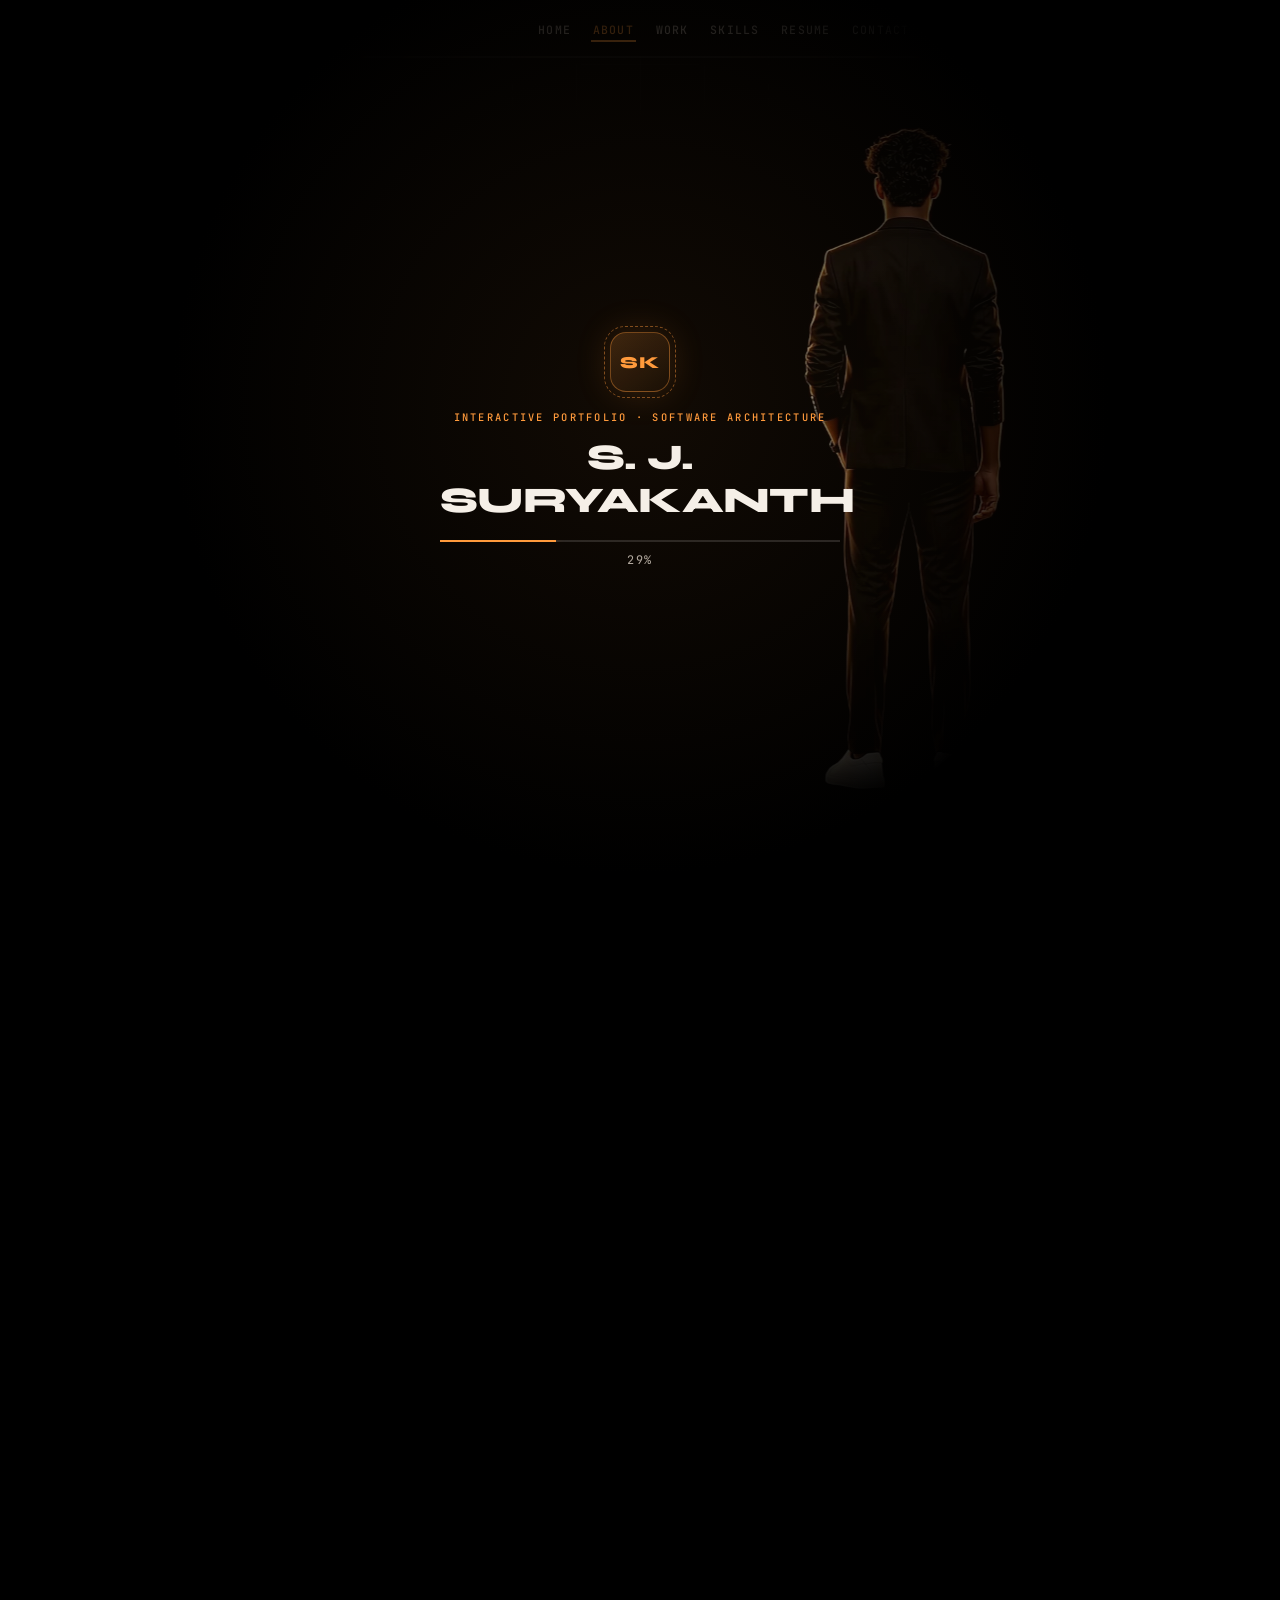
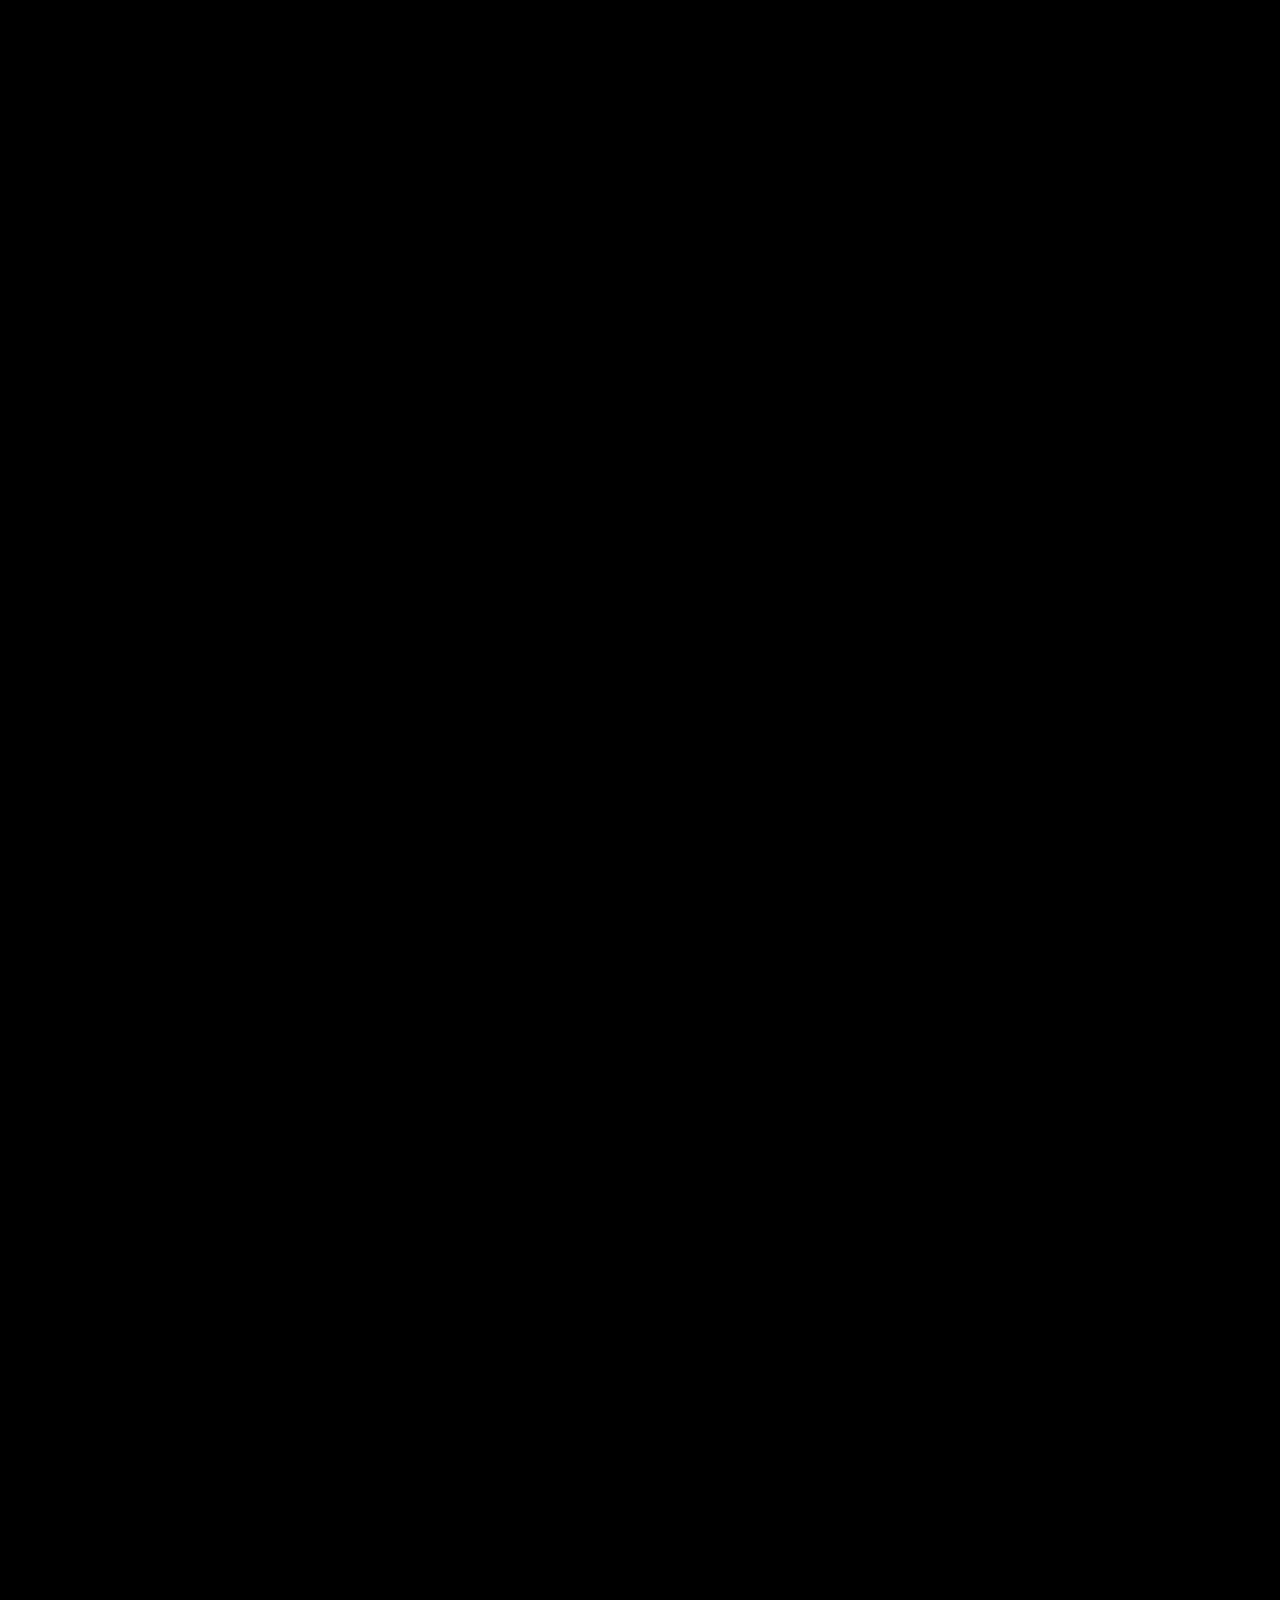
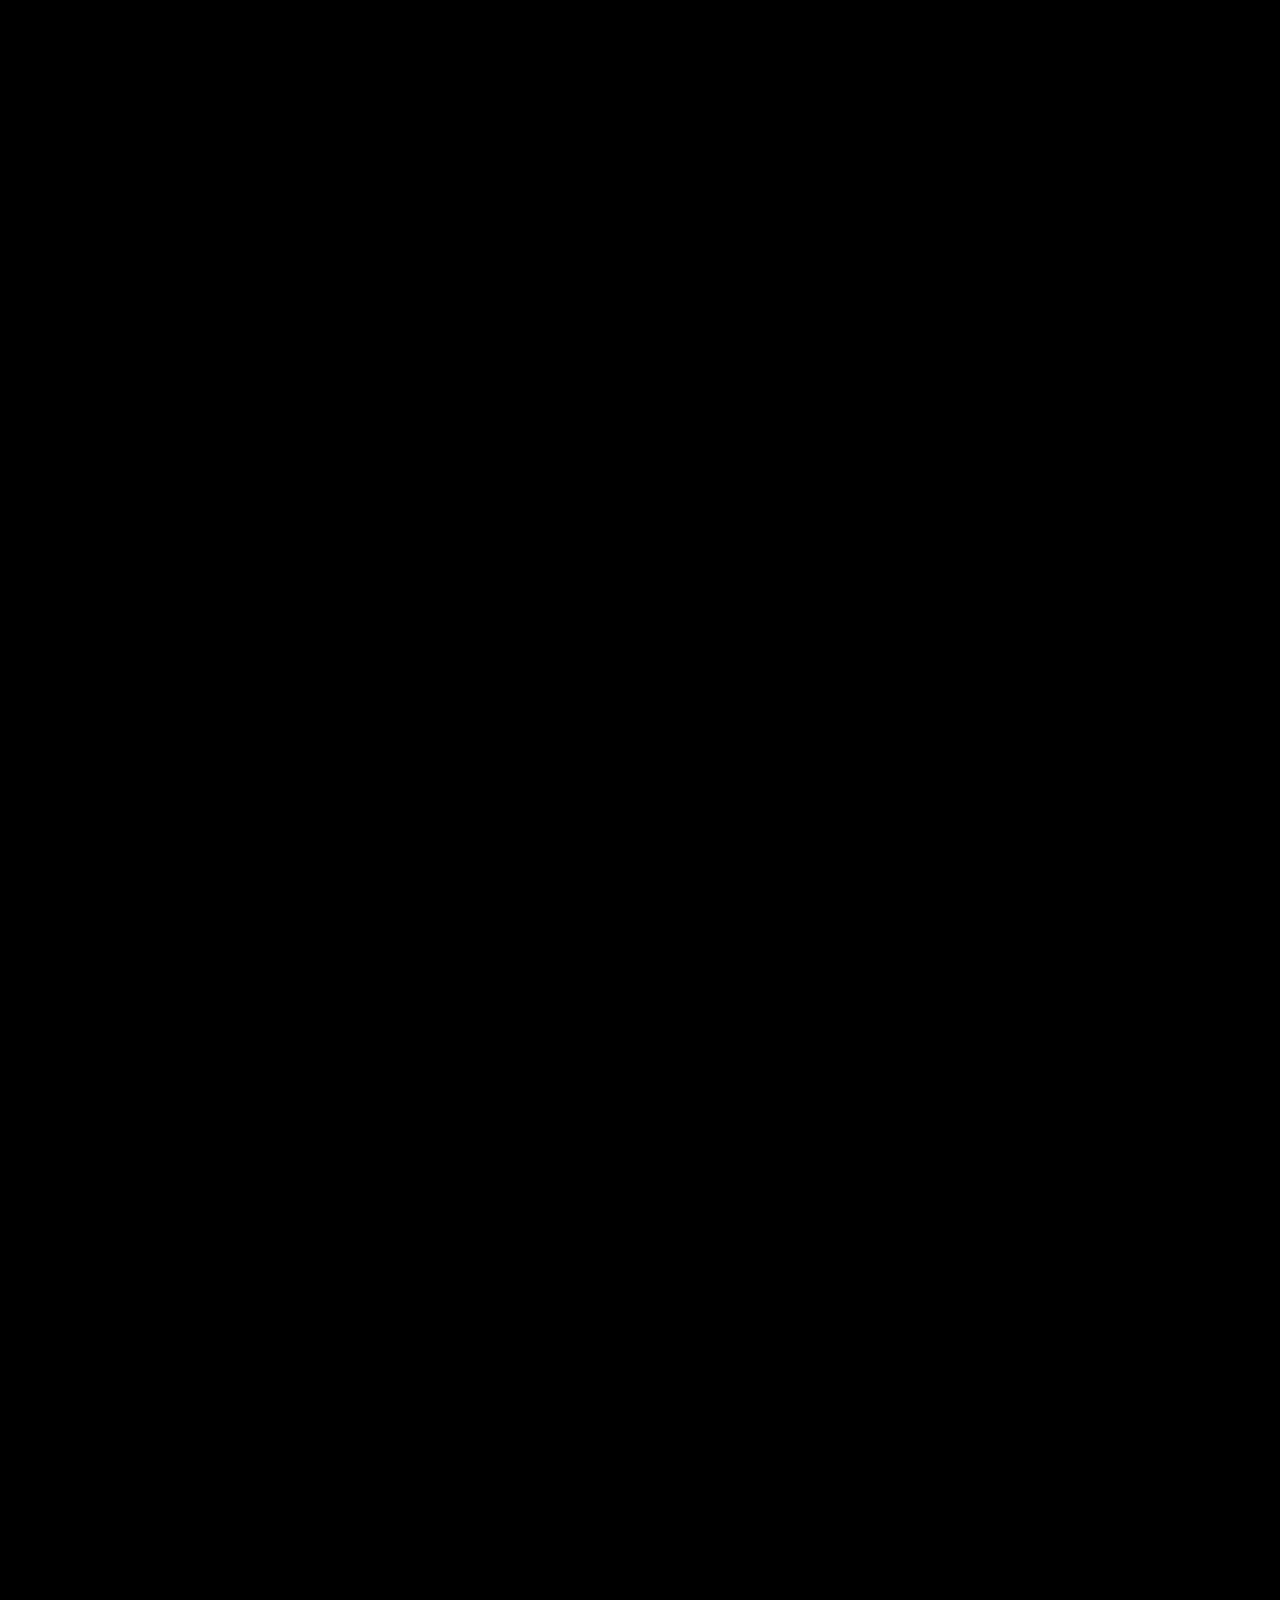
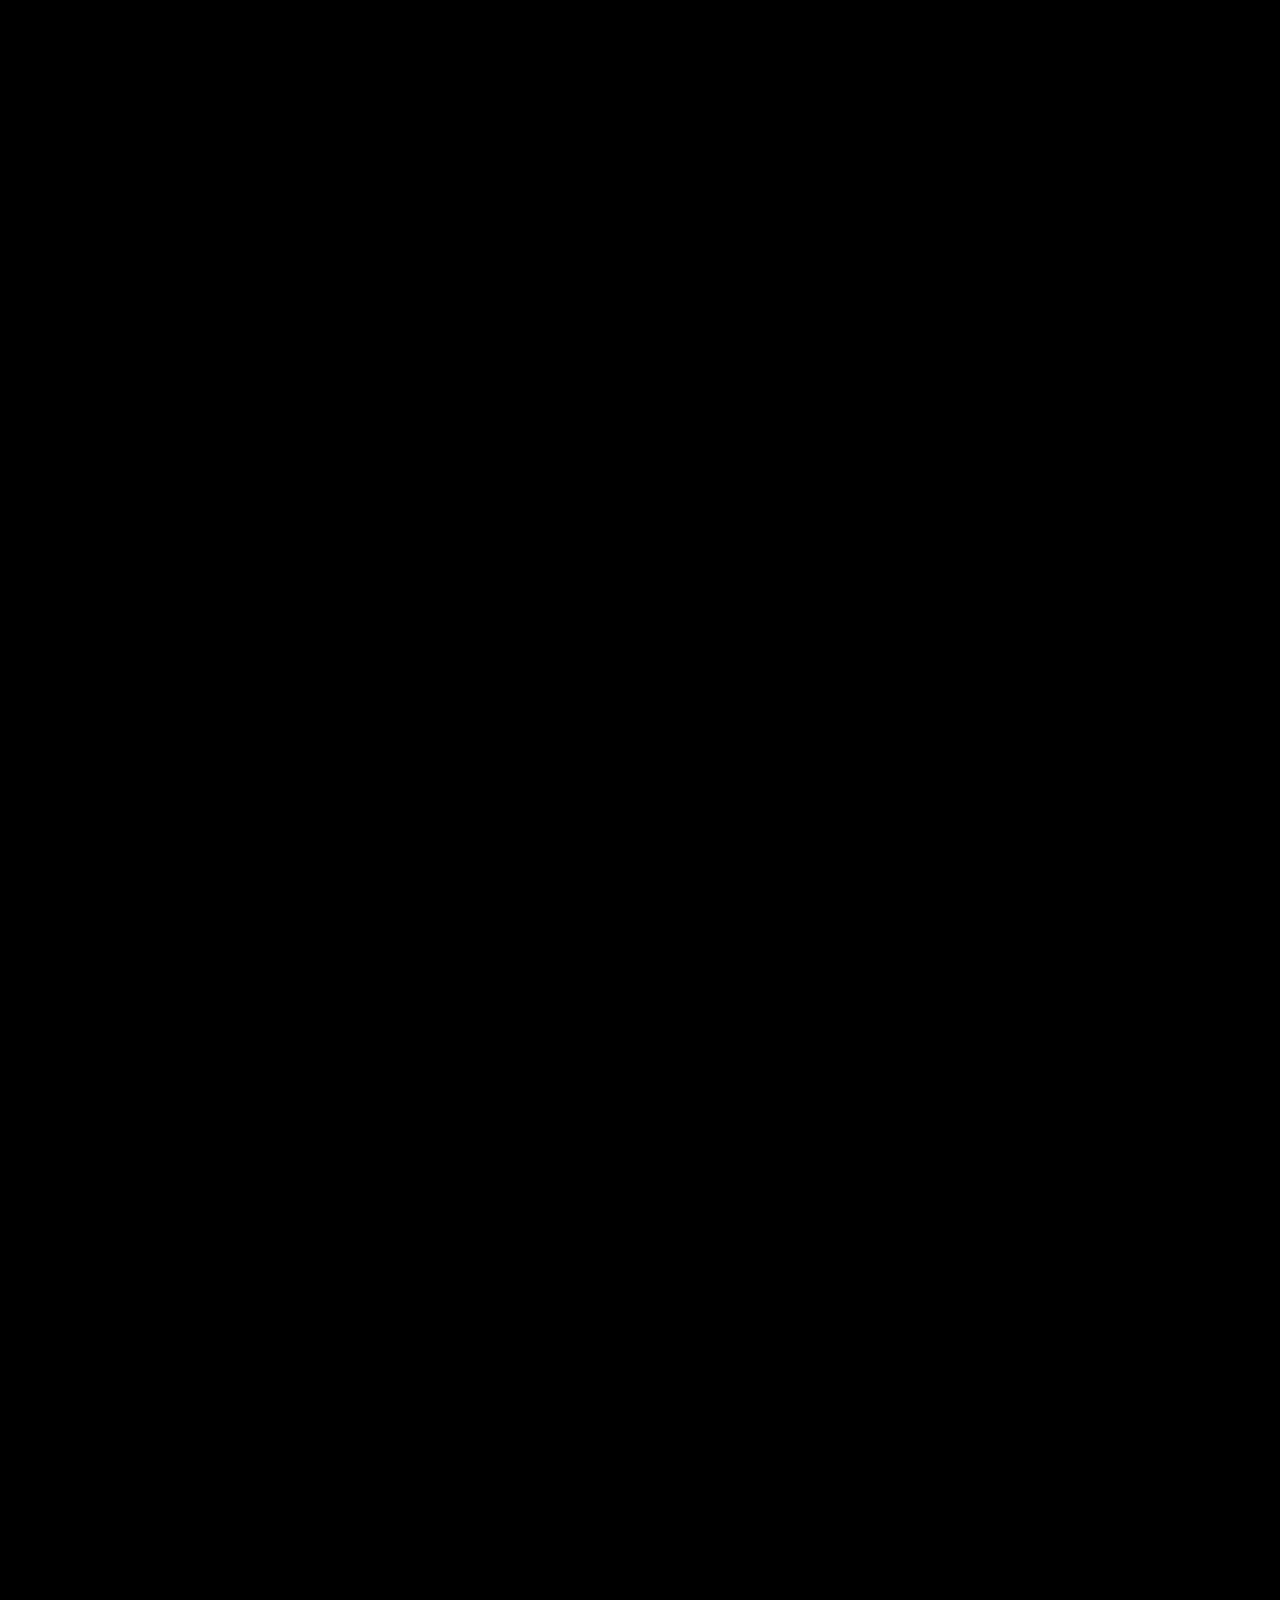
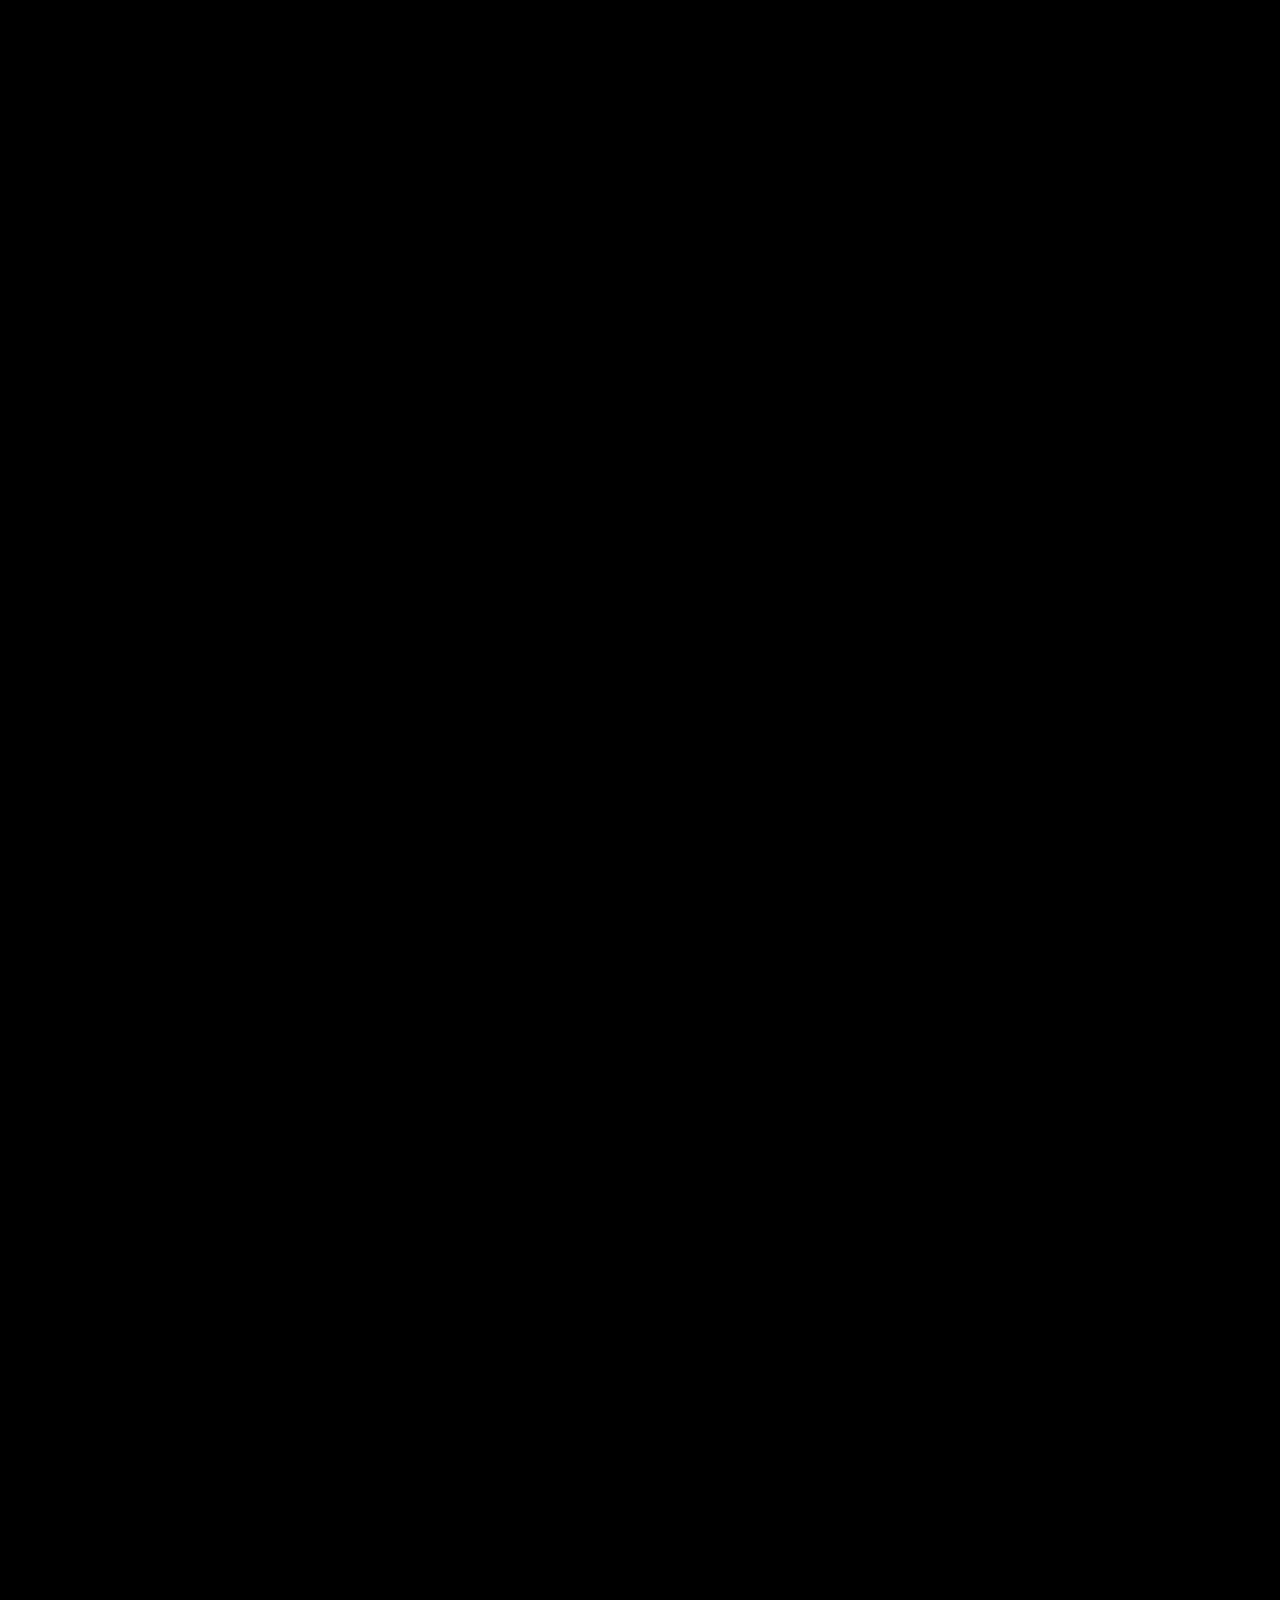
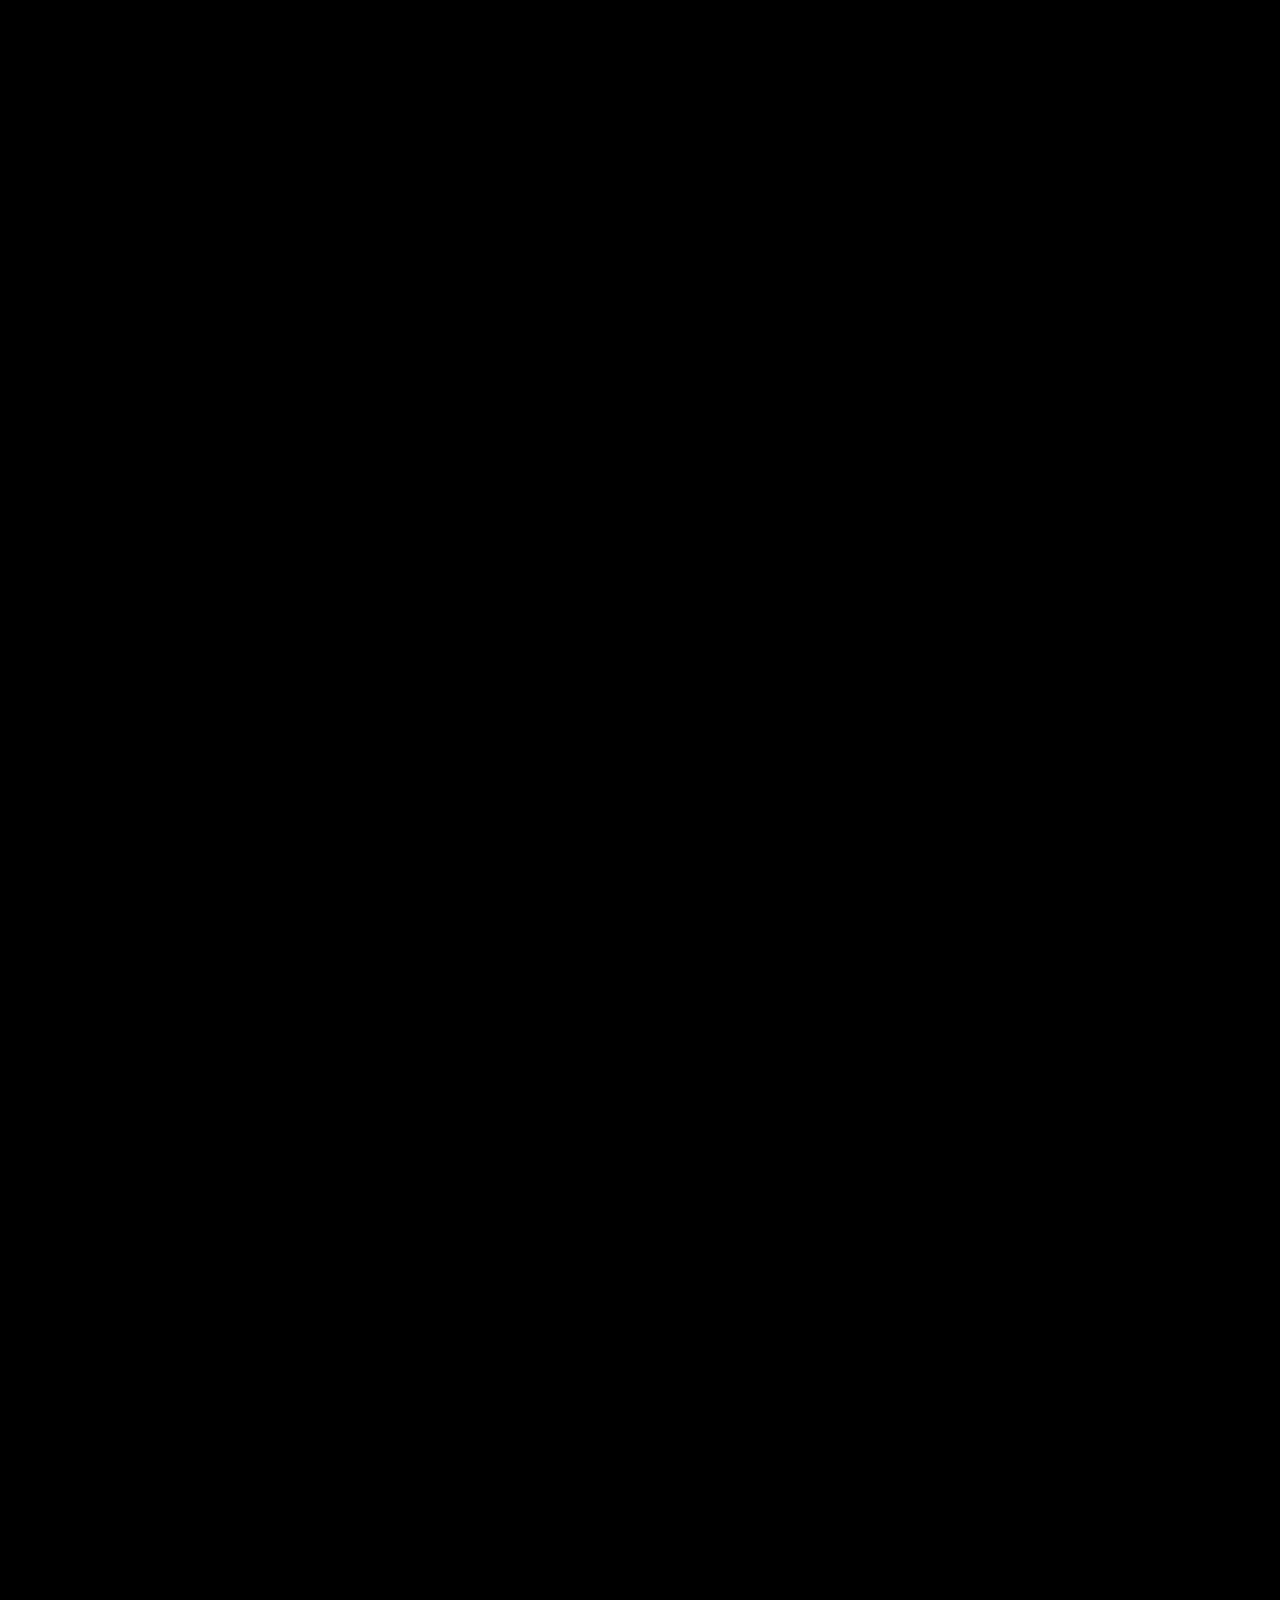
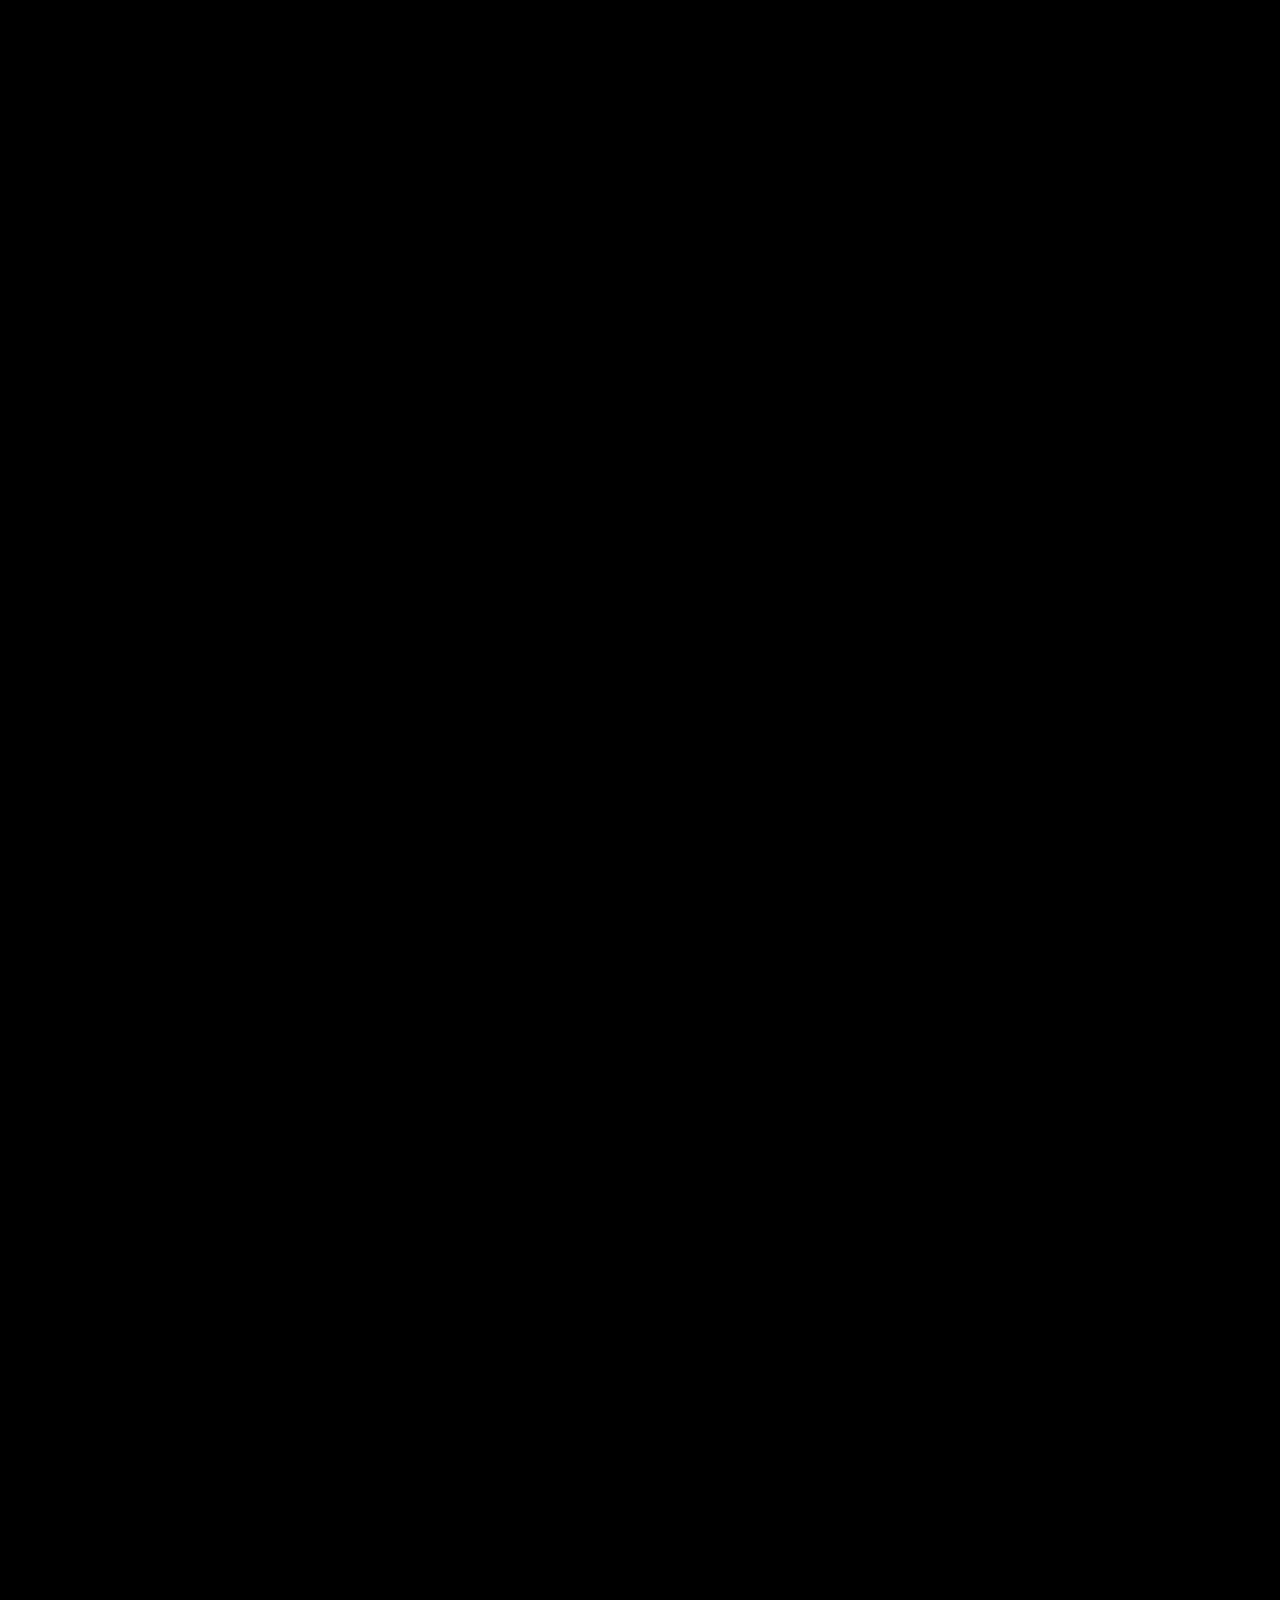
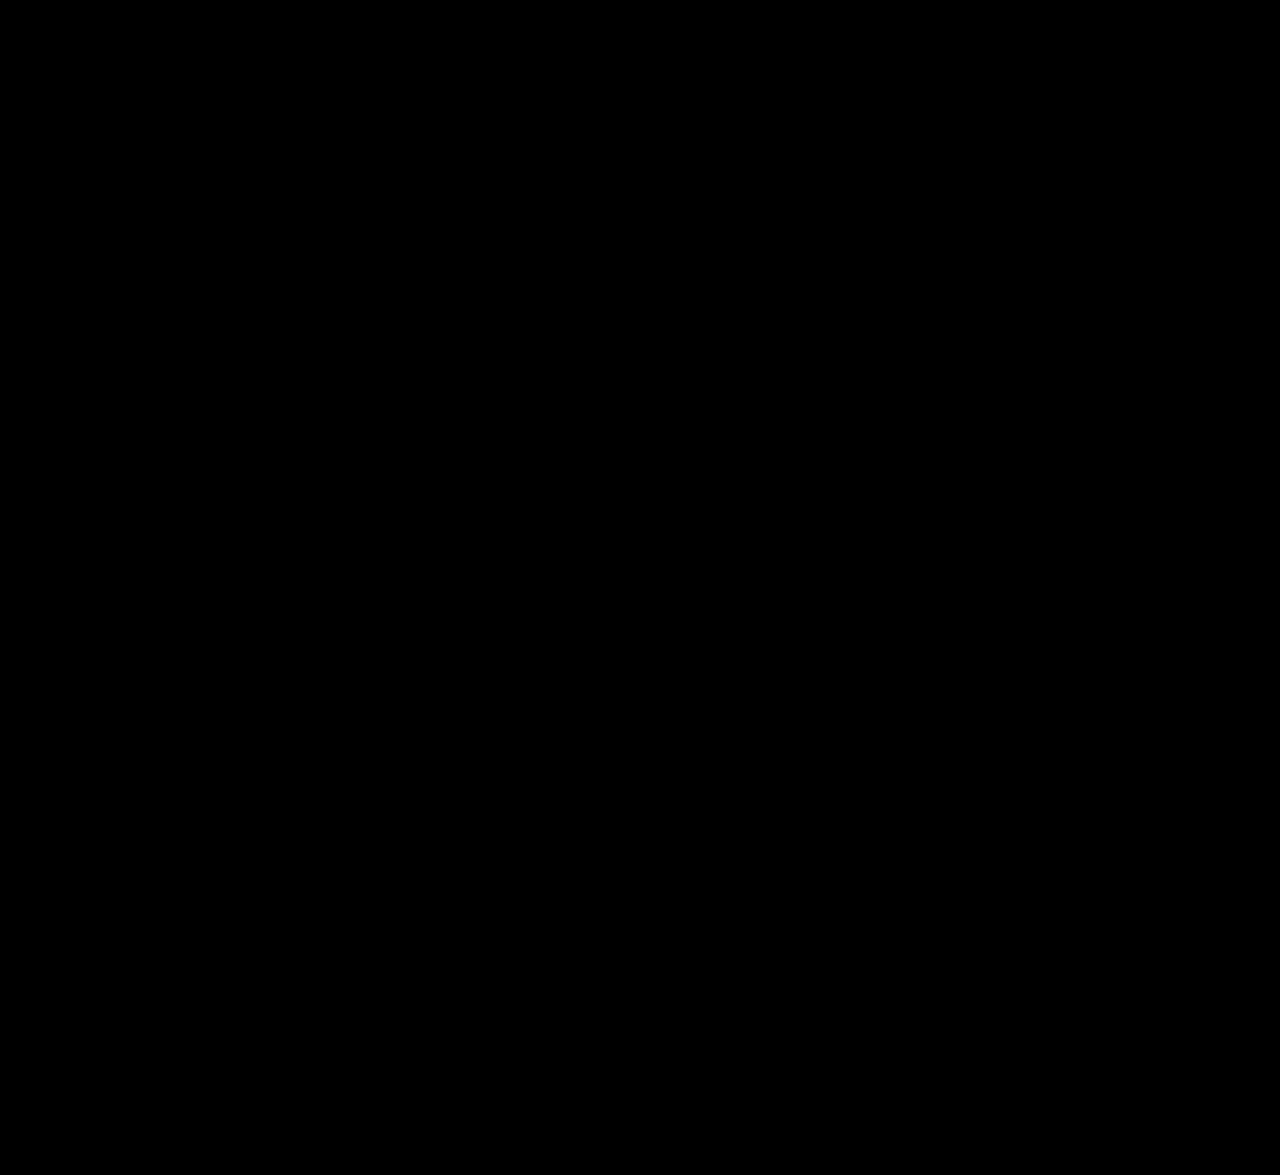
==== commit 423b1bff: "Deploy exact Cinematic Scroll Portfolio matching Mohamed Safris build with Suryakanth data" ====
--- a/site/index.html
+++ b/site/index.html
@@ -1,321 +1,183 @@
 <!DOCTYPE html>
 <html lang="en">
 <head>
-  <meta charset="UTF-8">
-  <meta name="viewport" content="width=device-width, initial-scale=1.0, maximum-scale=5.0">
-  <title>S. J. Suryakanth | Cinematic AI Character Portfolio</title>
-  <meta name="description" content="Cinematic AI scroll-driven portfolio of S. J. Suryakanth — Python &amp; Django Developer, AI &amp; Data Science Engineer in Chennai.">
-  <meta name="theme-color" content="#000000">
-
-  <!-- Google Fonts: Anton (Impactful cinematic headings) & Inter (Clean readable body) -->
-  <link rel="preconnect" href="https://fonts.googleapis.com">
-  <link rel="preconnect" href="https://fonts.gstatic.com" crossorigin>
-  <link href="https://fonts.googleapis.com/css2?family=Anton&family=Inter:wght@300;400;500;600;700;800&family=Plus+Jakarta+Sans:wght@500;700;800&display=swap" rel="stylesheet">
-
-  <link rel="stylesheet" href="style.css">
-  <link rel="shortcut icon" href="media/photo.jpg" type="image/jpeg">
+  <meta charset="UTF-8" />
+  <meta name="viewport" content="width=device-width, initial-scale=1.0, viewport-fit=cover" />
+  <title>S. J. Suryakanth — Python &amp; Django Developer | Backend &amp; Full-Stack</title>
+  <link rel="icon" type="image/svg+xml" href="favicon.svg" />
+  <link rel="preconnect" href="https://fonts.googleapis.com" />
+  <link rel="preconnect" href="https://fonts.gstatic.com" />
+  <link href="https://fonts.googleapis.com/css2?family=JetBrains+Mono:wght@400;500;600&family=Plus+Jakarta+Sans:wght@400;500;600;700&family=Syne:wght@700;800&display=swap" rel="stylesheet" />
+  <link rel="stylesheet" href="style.css" />
 </head>
-<body class="is-loading">
-
-  <!-- Top Progress Bar -->
-  <div id="progress-bar" class="progress-bar" aria-hidden="true"></div>
-
-  <!-- LOADER SCREEN -->
-  <div id="loader" class="loader-overlay" role="progressbar" aria-valuenow="0" aria-valuemin="0" aria-valuemax="100">
-    <div class="loader-content">
-      <div class="loader-brand">
-        <span class="loader-monogram">SK</span>
-        <h1 class="loader-name">S. J. SURYAKANTH</h1>
-      </div>
-      <p class="loader-status">Initializing Cinematic Experience...</p>
-      <div class="loader-bar-wrap">
-        <div id="loader-fill" class="loader-bar-fill"></div>
-      </div>
-      <span id="loader-pct" class="loader-pct">0%</span>
+<body>
+  <div id="loader" class="loader" aria-live="polite">
+    <div class="loader-inner">
+      <div class="loader-crest" aria-hidden="true"><span>SK</span></div>
+      <p class="loader-tag">INTERACTIVE PORTFOLIO · SOFTWARE ARCHITECTURE</p>
+      <div class="loader-name" id="loader-name">S. J. Suryakanth</div>
+      <div class="loader-track"><div class="loader-bar" id="loader-bar"></div></div>
+      <div class="loader-pct" id="loader-pct">0%</div>
     </div>
   </div>
 
-  <!-- FIXED NAVIGATION BAR -->
-  <header class="navbar" id="navbar">
-    <a href="#intro" class="nav-brand" id="brand-link" aria-label="Scroll to top">
-      <span class="brand-accent">SJ</span> SURYAKANTH
+  <header class="topbar" id="topbar">
+    <button class="brand" id="brand-btn" type="button">
+      <span class="brand-mark" aria-hidden="true">SK</span>
+      <span id="brand-name"></span>
+    </button>
+    <nav class="nav" aria-label="Primary">
+      <button type="button" data-target="home">Home</button>
+      <button type="button" data-target="about">About</button>
+      <button type="button" data-target="work">Work</button>
+      <button type="button" data-target="skills">Skills</button>
+      <button type="button" data-target="resume">Resume</button>
+      <button type="button" data-target="contact">Contact</button>
+    </nav>
+    <a class="topbar-badge" id="topbar-cta" href="#contact">
+      <span class="status-dot" aria-hidden="true"></span>
+      <span>Available</span>
     </a>
-
-    <button class="nav-toggle" id="nav-toggle" aria-label="Toggle navigation menu" aria-expanded="false">
-      <span></span>
-      <span></span>
-    </button>
-
-    <nav class="nav-menu" id="nav-menu" aria-label="Main Navigation">
-      <button class="nav-link active" data-target="intro">Home</button>
-      <button class="nav-link" data-target="about">About</button>
-      <button class="nav-link" data-target="work">Work</button>
-      <button class="nav-link" data-target="skills">Skills</button>
-      <button class="nav-link" data-target="resume">Résumé</button>
-      <button class="nav-link" data-target="contact">Contact</button>
-    </nav>
+    <div class="progress-track"><div class="progress-bar" id="progress-bar"></div></div>
   </header>
 
-  <!-- FIXED VIDEO STAGE -->
-  <div id="stage" class="stage" aria-hidden="true">
-    <div class="stage-inner" id="stage-inner">
-      <video
-        id="film"
-        class="film-video"
-        playsinline
-        webkit-playsinline
-        muted
-        preload="auto"
-        poster="media/poster.jpg">
-      </video>
-      <!-- Atmospheric Ambient Glow behind character -->
-      <div class="stage-ambient-glow" id="stage-ambient"></div>
+  <main class="stage" aria-label="Interactive Portfolio Film">
+    <div class="stage-grid" aria-hidden="true"></div>
+    <div class="film-frame">
+      <div class="film-box" id="film-box">
+        <video id="film" poster="media/poster.jpg" muted playsinline webkit-playsinline preload="auto"></video>
+      </div>
     </div>
-    
-    <!-- Feathered edge vignette masks pure black into page -->
-    <div class="vignette-mask"></div>
+    <div class="stage-vignette" aria-hidden="true"></div>
+    <div class="mobile-scrim" aria-hidden="true"></div>
 
-    <!-- Contact section SVG tracking frame drawn around character -->
-    <svg class="contact-character-frame" id="character-frame" viewBox="0 0 400 600" fill="none" preserveAspectRatio="none">
-      <rect x="15" y="15" width="370" height="570" rx="32" class="frame-rect" id="frame-rect"></rect>
-    </svg>
-  </div>
+    <aside class="chapter-rail" id="chapter-rail" aria-label="Chapters">
+      <button type="button" data-target="home" data-label="Intro" aria-label="Intro"></button>
+      <button type="button" data-target="about" data-label="About" aria-label="About"></button>
+      <button type="button" data-target="work" data-label="Work" aria-label="Work"></button>
+      <button type="button" data-target="skills" data-label="Skills" aria-label="Skills"></button>
+      <button type="button" data-target="resume" data-label="Resume" aria-label="Resume"></button>
+      <button type="button" data-target="contact" data-label="Contact" aria-label="Contact"></button>
+      <button type="button" data-target="outro" data-label="Finale" aria-label="Finale"></button>
+    </aside>
 
-  <!-- SCROLLABLE SECTIONS OVERLAY -->
-  <main class="cinematic-overlay" id="cinematic-overlay">
-    
-    <!-- SECTION 1: INTRO -->
-    <section id="section-intro" class="film-section active" data-section="intro">
-      <div class="section-container intro-layout">
-        <div class="intro-badge">
-          <span class="pulsing-dot"></span>
-          <span id="cfg-status">Open to Full-Time Python &amp; Backend Roles · Chennai</span>
+    <section class="section section--left" id="sec-intro" data-section="intro">
+      <p class="eyebrow">Hi, I'm</p>
+      <h1 class="hero-name">
+        <span id="name-line1" class="hero-line1"></span>
+        <span id="name-line2" class="accent hero-line2"></span>
+      </h1>
+      <p class="hero-role" id="hero-role"></p>
+      <div class="status-pill">
+        <span class="status-dot" aria-hidden="true"></span>
+        <span id="hero-status"></span>
+        <span class="sep" aria-hidden="true">·</span>
+        <span id="hero-location"></span>
+      </div>
+      <div class="hero-actions">
+        <button class="hero-cta hero-cta--primary" id="hero-explore" type="button">Explore Work ↓</button>
+        <a class="hero-cta hero-cta--ghost" id="hero-cv" target="_blank" rel="noopener">Resume PDF ↗</a>
+      </div>
+    </section>
+
+    <section class="section section--left" id="sec-about" data-section="about">
+      <div class="glass-panel">
+        <p class="eyebrow">01 — ABOUT</p>
+        <h2 class="sec-title" id="about-title"></h2>
+        <p class="sec-desc" id="about-desc"></p>
+        <div class="stats-grid" id="about-stats"></div>
+      </div>
+    </section>
+
+    <section class="section section--right" id="sec-work" data-section="work">
+      <p class="eyebrow">02 — WORK</p>
+      <h2 class="sec-heading">Selected Projects</h2>
+      <div class="projects-list" id="work-list"></div>
+    </section>
+
+    <section class="section section--right" id="sec-skills" data-section="skills">
+      <div class="glass-panel skills-panel">
+        <p class="eyebrow">03 — SKILLS</p>
+        <h2 class="sec-heading">Core Stack</h2>
+        <p class="skills-sub">Production-tested across Python backend, Django, FastAPI, PostgreSQL, and automated testing.</p>
+        <div class="skills-grid" id="skills-grid"></div>
+      </div>
+    </section>
+
+    <section class="section section--right section--resume" id="sec-resume" data-section="resume">
+      <article class="paper-card" id="resume-card">
+        <div class="paper-head">
+          <div>
+            <p class="paper-eyebrow">04 — RESUME</p>
+            <h2 class="paper-name" id="resume-name"></h2>
+            <p class="paper-role" id="resume-role"></p>
+          </div>
+          <a class="paper-btn" id="resume-download" target="_blank" rel="noopener">Download PDF ↗</a>
         </div>
-        
-        <p class="intro-greeting">Hi, I'm</p>
-        <h1 class="intro-title">
-          <span class="title-line-1" id="cfg-name-line1">S. J.</span>
-          <span class="title-line-2 accent" id="cfg-name-line2">SURYAKANTH</span>
-        </h1>
-        
-        <p class="intro-role" id="cfg-role">Python &amp; Django Developer · Backend &amp; Full-Stack</p>
-        
-        <p class="intro-lead" id="cfg-lead">
-          Building high-performance REST APIs, scalable database architectures, and production AI applications where engineering meets precision.
+        <div class="paper-cols">
+          <div class="paper-block">
+            <h3>Experience</h3>
+            <ul id="resume-exp" class="paper-list"></ul>
+          </div>
+          <div class="paper-block">
+            <h3>Education</h3>
+            <ul id="resume-edu" class="paper-list"></ul>
+          </div>
+        </div>
+      </article>
+    </section>
+
+    <section class="section section--right" id="sec-contact" data-section="contact">
+      <div class="glass-panel contact-panel">
+        <p class="eyebrow">05 — CONTACT</p>
+        <h2 class="sec-heading">Let's Connect</h2>
+        <p class="contact-loc" id="contact-loc"></p>
+        <div class="contact-links" id="contact-links"></div>
+      </div>
+    </section>
+
+    <div class="outro-backdrop" id="outro-backdrop" aria-hidden="true"></div>
+    <section class="section section--outro" id="sec-outro" data-section="outro">
+      <div class="glass-panel outro-card" id="outro-card">
+        <div class="outro-glow" aria-hidden="true"></div>
+        <div class="outro-crest outro-step" style="--step: 0" aria-hidden="true">SK</div>
+        <div class="outro-rule" aria-hidden="true"></div>
+        <p class="eyebrow outro-step" style="--step: 1">06 — END OF REEL · THANK YOU</p>
+        <h2 class="outro-title outro-step" style="--step: 2">
+          Ready to build your <span class="accent">next backend architecture.</span>
+        </h2>
+        <p class="outro-copy outro-step" style="--step: 3">
+          Thank you for scrolling through my interactive portfolio. Always excited to engineer resilient backend software, REST APIs, and production AI systems.
         </p>
-
-        <div class="intro-actions">
-          <button class="btn btn-primary" data-target="work">
-            <span>Explore Work</span>
-            <svg width="18" height="18" viewBox="0 0 24 24" fill="none" stroke="currentColor" stroke-width="2.2"><path d="M5 12h14M12 5l7 7-7 7"/></svg>
-          </button>
-          <button class="btn btn-glass" data-target="resume">
-            <span>View Résumé</span>
-          </button>
+        <div class="outro-dock outro-step" id="outro-dock" style="--step: 4"></div>
+        <div class="outro-meta outro-step" style="--step: 5">
+          <span class="outro-sig" id="outro-sig"></span>
+          <span class="outro-badge">
+            <span class="status-dot" aria-hidden="true"></span>
+            <span id="outro-status"></span>
+          </span>
         </div>
-
-        <div class="intro-social">
-          <a id="cfg-github" href="https://github.com/suryakanthsj" target="_blank" rel="noopener" class="social-chip">GitHub ↗</a>
-          <a id="cfg-linkedin" href="https://linkedin.com/in/s-j-surya-kanth" target="_blank" rel="noopener" class="social-chip">LinkedIn ↗</a>
-          <a id="cfg-email" href="mailto:suryakanth2004sk@gmail.com" class="social-chip">Email ↗</a>
+        <div class="outro-actions outro-step" style="--step: 6">
+          <a class="outro-btn outro-btn--primary" id="outro-email">Start a Conversation ↗</a>
+          <button class="outro-btn outro-btn--ghost" id="outro-top" type="button">Replay Story ↑</button>
         </div>
       </div>
     </section>
 
-    <!-- SECTION 2: ABOUT -->
-    <section id="section-about" class="film-section" data-section="about">
-      <div class="section-container about-layout">
-        <div class="glass-card about-card">
-          <span class="section-eyebrow">01 — ABOUT ME</span>
-          <h2 class="section-heading" id="cfg-about-title">Engineering backend architectures &amp; AI systems.</h2>
-          
-          <p class="about-bio" id="cfg-about">
-            Entry-level Python and Django Developer with a B.Tech in AI &amp; Data Science (CGPA 8.4/10) and full-stack internship experience at ADYOG. I build production REST APIs with Django and FastAPI, write optimized SQL across PostgreSQL and MySQL, craft modern React front ends, and automate end-to-end tests with Playwright and pytest.
-          </p>
+    <div class="hud-telemetry" id="hud-telemetry" aria-hidden="true">
+      <span class="hud-chapter" id="hud-chapter">00 · INTRO</span>
+      <span class="hud-sep">/</span>
+      <span class="hud-time" id="hud-time">00:00.0</span>
+    </div>
 
-          <div class="stats-row" id="cfg-stats-container">
-            <!-- Dynamically populated from config.js -->
-            <div class="stat-box">
-              <span class="stat-value">8.4</span>
-              <span class="stat-label">CGPA · AI &amp; Data Science</span>
-            </div>
-            <div class="stat-box">
-              <span class="stat-value">4+</span>
-              <span class="stat-label">Production &amp; AI Projects</span>
-            </div>
-            <div class="stat-box">
-              <span class="stat-value">5+</span>
-              <span class="stat-label">Certifications &amp; Training</span>
-            </div>
-          </div>
-        </div>
-      </div>
-    </section>
-
-    <!-- SECTION 3: WORK / PROJECTS -->
-    <section id="section-work" class="film-section" data-section="work">
-      <div class="section-container work-layout">
-        <div class="work-header">
-          <span class="section-eyebrow">02 — SELECTED WORK</span>
-          <h2 class="section-heading">Crafted with Python, Django &amp; AI</h2>
-          <p class="section-subheading">Fly-in project cards highlighting backend architecture, computer vision, and end-to-end full stack development.</p>
-        </div>
-
-        <div class="projects-grid" id="projects-container">
-          <!-- Dynamically populated from config.js with 3D staggered fly-in -->
-        </div>
-      </div>
-    </section>
-
-    <!-- SECTION 4: SKILLS -->
-    <section id="section-skills" class="film-section" data-section="skills">
-      <div class="section-container skills-layout">
-        <div class="skills-header">
-          <span class="section-eyebrow">03 — SKILLS &amp; EXPERTISE</span>
-          <h2 class="section-heading">Technical Arsenal</h2>
-          <p class="section-subheading">Full-stack backend engineering, automated testing, and machine learning toolsets.</p>
-        </div>
-
-        <div class="skills-categories" id="skills-container">
-          <!-- Dynamically populated from config.js -->
-        </div>
-      </div>
-    </section>
-
-    <!-- SECTION 5: RÉSUMÉ (Pull-Down Paper Card) -->
-    <section id="section-resume" class="film-section" data-section="resume">
-      <div class="section-container resume-layout">
-        <div class="resume-paper-card" id="resume-paper">
-          <div class="paper-top-punch"></div>
-          
-          <div class="paper-header">
-            <div>
-              <span class="paper-eyebrow">04 — RÉSUMÉ</span>
-              <h2 class="paper-name">S. J. SURYAKANTH</h2>
-              <p class="paper-role">Python &amp; Django Developer · Chennai, TN</p>
-            </div>
-            <a href="media/resume.pdf" target="_blank" download="S_J_Suryakanth_Resume.pdf" class="btn btn-primary btn-sm">
-              <span>Download PDF ↓</span>
-            </a>
-          </div>
-
-          <div class="paper-body">
-            <div class="paper-col">
-              <h3 class="paper-section-title">WORK EXPERIENCE</h3>
-              <div class="paper-item">
-                <div class="item-head">
-                  <span class="item-title">Full Stack Development Intern</span>
-                  <span class="item-badge">ADYOG</span>
-                </div>
-                <p class="item-meta">July 2026 – Present · Chennai, India</p>
-                <ul class="item-bullets">
-                  <li>Built responsive React UIs with JavaScript (ES6+) and Tailwind CSS.</li>
-                  <li>Engineered Django &amp; FastAPI RESTful services with JSON serialization.</li>
-                  <li>Wrote optimized SQL queries, joins, and indexing on PostgreSQL &amp; MySQL.</li>
-                  <li>Automated end-to-end tests with Playwright (Python) to secure releases.</li>
-                </ul>
-              </div>
-            </div>
-
-            <div class="paper-col">
-              <h3 class="paper-section-title">EDUCATION</h3>
-              <div class="paper-item">
-                <div class="item-head">
-                  <span class="item-title">B.Tech — AI &amp; Data Science</span>
-                  <span class="item-grade">8.4 CGPA</span>
-                </div>
-                <p class="item-meta">Thangavelu Engineering College, Chennai · Class of 2026</p>
-              </div>
-              <div class="paper-item">
-                <div class="item-head">
-                  <span class="item-title">Higher Secondary (HSC – 12th)</span>
-                  <span class="item-grade">74%</span>
-                </div>
-                <p class="item-meta">Vyasa Vidyalaya · 2022</p>
-              </div>
-
-              <h3 class="paper-section-title mt-4">KEY CERTIFICATIONS</h3>
-              <ul class="paper-cert-list">
-                <li>Oracle Professional: Generative AI (2025)</li>
-                <li>Data Science Intern: DEVEIN (2025)</li>
-                <li>Python Full-Stack: Q-SPIDER &amp; Udemy</li>
-              </ul>
-            </div>
-          </div>
-
-          <div class="paper-footer">
-            <span>Direct PDF download ready</span>
-            <a href="media/resume.pdf" target="_blank" download class="paper-link">Download Full Résumé (PDF) ↓</a>
-          </div>
-        </div>
-      </div>
-    </section>
-
-    <!-- SECTION 6: CONTACT -->
-    <section id="section-contact" class="film-section" data-section="contact">
-      <div class="section-container contact-layout">
-        <div class="glass-card contact-card">
-          <span class="section-eyebrow">05 — CONTACT</span>
-          <h2 class="section-heading">LET'S BUILD SOMETHING EXTRAORDINARY.</h2>
-          <p class="contact-lead">
-            Open to full-time Python, Django, Backend, and Software Engineering roles. Let's discuss how I can contribute to your engineering team.
-          </p>
-
-          <div class="contact-details">
-            <a href="mailto:suryakanth2004sk@gmail.com" class="contact-detail-row">
-              <span class="detail-icon">✉</span>
-              <span class="detail-label">suryakanth2004sk@gmail.com</span>
-            </a>
-            <a href="tel:+919150197966" class="contact-detail-row">
-              <span class="detail-icon">📞</span>
-              <span class="detail-label">+91 9150197966</span>
-            </a>
-            <a href="https://linkedin.com/in/s-j-surya-kanth" target="_blank" rel="noopener" class="contact-detail-row">
-              <span class="detail-icon">🔗</span>
-              <span class="detail-label">linkedin.com/in/s-j-surya-kanth</span>
-            </a>
-          </div>
-
-          <!-- Quick Interactive Form with Mailto action fallback -->
-          <form id="contact-form" class="contact-form" novalidate>
-            <div class="form-row">
-              <div class="form-group">
-                <label for="form-name">Your Name</label>
-                <input id="form-name" type="text" placeholder="e.g. Hiring Manager" required>
-              </div>
-              <div class="form-group">
-                <label for="form-email">Your Email</label>
-                <input id="form-email" type="email" placeholder="name@company.com" required>
-              </div>
-            </div>
-            <div class="form-group">
-              <label for="form-msg">Message</label>
-              <textarea id="form-msg" rows="3" placeholder="Tell me about the opportunity or project..." required></textarea>
-            </div>
-            <button type="submit" class="btn btn-primary btn-block">
-              <span>Send Message</span>
-              <svg width="18" height="18" viewBox="0 0 24 24" fill="none" stroke="currentColor" stroke-width="2.2"><path d="M22 2L11 13M22 2l-7 20-4-9-9-4 20-7z"/></svg>
-            </button>
-            <p id="form-feedback" class="form-feedback" role="status"></p>
-          </form>
-        </div>
-      </div>
-    </section>
-
+    <div class="scroll-hint" id="scroll-hint" aria-hidden="true">
+      <span>Scroll to explore</span>
+      <span class="hint-line"></span>
+    </div>
   </main>
 
-  <!-- SCROLL INDICATOR HINT -->
-  <div class="scroll-hint" id="scroll-hint" aria-hidden="true">
-    <span class="hint-text">SCROLL TO EXPLORE</span>
-    <div class="hint-mouse">
-      <div class="hint-wheel"></div>
-    </div>
-  </div>
+  <div id="scroll-spacer" aria-hidden="true"></div>
 
-  <!-- VIRTUAL SCROLL TRACK THAT POWERS THE VIDEO SCRUBBING -->
-  <div id="scroll-track" class="scroll-track"></div>
-
-  <!-- SCRIPT FILES -->
   <script src="config.js"></script>
   <script src="app.js"></script>
 </body>
--- a/site/style.css
+++ b/site/style.css
@@ -1,25 +1,16 @@
-/* ==============================================================================
-   Cinematic AI Character Portfolio - Stylesheet
-   Strictly following AI_Character_Portfolio_Visual_Guide.pdf
-   ============================================================================== */
-
 :root {
-  --bg-black: #000000;
-  --bg-surface: #0a0908;
-  --text-main: #f5efe7;
-  --text-muted: #a39b91;
-  --text-dim: #756e66;
-  --accent: #ff9a4d;
-  --accent-glow: rgba(255, 154, 77, 0.35);
-  --accent-subtle: rgba(255, 154, 77, 0.12);
-  --glass-bg: rgba(16, 12, 9, 0.65);
-  --glass-border: rgba(255, 154, 77, 0.22);
-  --font-heading: 'Anton', 'Impact', -apple-system, sans-serif;
-  --font-body: 'Inter', -apple-system, BlinkMacSystemFont, 'Segoe UI', Roboto, sans-serif;
-  --font-alt: 'Plus Jakarta Sans', sans-serif;
-  --nav-height: 72px;
-  --stage-x: 0vw;
-  --stage-scale: 1;
+  --bg: #000000;
+  --text: #f5efe7;
+  --muted: #b5aca2;
+  --accent: #ff9a3c;
+  --glass: rgba(14, 11, 8, 0.72);
+  --border: rgba(245, 239, 231, 0.14);
+  --paper: #f7f3ec;
+  --ink: #120f0c;
+  --ink-muted: #5c534a;
+  --font-head: 'Syne', -apple-system, BlinkMacSystemFont, sans-serif;
+  --font-body: 'Plus Jakarta Sans', -apple-system, BlinkMacSystemFont, sans-serif;
+  --font-mono: 'JetBrains Mono', ui-monospace, monospace;
 }
 
 *, *::before, *::after {
@@ -28,1207 +19,1538 @@
   padding: 0;
 }
 
-html {
-  background-color: var(--bg-black);
-  color: var(--text-main);
+html, body {
+  background: var(--bg);
+  color: var(--text);
   font-family: var(--font-body);
-  font-size: 16px;
-  line-height: 1.6;
-  scroll-behavior: smooth;
   -webkit-font-smoothing: antialiased;
-  -moz-osx-font-smoothing: grayscale;
-  background-attachment: fixed;
-}
-
-body {
-  background: var(--bg-black);
-  min-height: 100vh;
+  -webkit-text-size-adjust: 100%;
+  overscroll-behavior-y: none;
   overflow-x: hidden;
-  position: relative;
-}
-
-body.is-loading {
-  overflow: hidden;
-}
-
-/* -----------------------------------------------------------------------------
-   TOP PROGRESS BAR
-   ----------------------------------------------------------------------------- */
-.progress-bar {
-  position: fixed;
-  top: 0;
-  left: 0;
-  height: 3px;
-  width: 0%;
-  background: linear-gradient(90deg, var(--accent), #ffbf75);
-  box-shadow: 0 0 12px var(--accent-glow);
-  z-index: 1000;
-  transition: width 0.08s ease-out;
-}
-
-/* -----------------------------------------------------------------------------
-   PRELOADER
-   ----------------------------------------------------------------------------- */
-.loader-overlay {
+  scrollbar-width: thin;
+  scrollbar-color: rgba(255, 154, 60, 0.45) #000;
+}
+
+a {
+  color: inherit;
+  text-decoration: none;
+}
+
+/* Loader */
+.loader {
   position: fixed;
   inset: 0;
-  background: #020202;
-  z-index: 9999;
-  display: flex;
-  align-items: center;
-  justify-content: center;
-  transition: opacity 0.7s cubic-bezier(0.16, 1, 0.3, 1), visibility 0.7s;
-}
-
-.loader-overlay.is-hidden {
+  z-index: 100;
+  background: radial-gradient(circle at 50% 45%, rgba(255, 154, 60, 0.07), #000 58%);
+  display: grid;
+  place-items: center;
+  transition: opacity 0.6s ease, visibility 0.6s ease, transform 0.65s cubic-bezier(0.22, 1, 0.36, 1);
+}
+
+.loader.is-done {
   opacity: 0;
   visibility: hidden;
   pointer-events: none;
-}
-
-.loader-content {
+  transform: scale(1.02);
+}
+
+.loader-inner {
+  width: min(400px, 86vw);
   text-align: center;
-  max-width: 420px;
-  padding: 2rem;
-}
-
-.loader-brand {
-  display: flex;
-  align-items: center;
-  justify-content: center;
-  gap: 0.85rem;
-  margin-bottom: 1.2rem;
-}
-
-.loader-monogram {
-  display: inline-flex;
-  align-items: center;
-  justify-content: center;
-  width: 44px;
-  height: 44px;
-  border-radius: 10px;
-  background: var(--accent);
-  color: #000;
-  font-family: var(--font-heading);
-  font-size: 1.4rem;
-  letter-spacing: 0.05em;
+}
+
+.loader-crest {
+  position: relative;
+  width: 60px;
+  height: 60px;
+  margin: 0 auto 18px;
+  border-radius: 16px;
+  display: grid;
+  place-items: center;
+  font-family: var(--font-head);
   font-weight: 800;
+  font-size: 1.05rem;
+  letter-spacing: 0.06em;
+  color: var(--accent);
+  background: linear-gradient(145deg, rgba(255, 154, 60, 0.2), rgba(255, 154, 60, 0.04));
+  border: 1px solid rgba(255, 154, 60, 0.38);
+  box-shadow: 0 0 36px rgba(255, 154, 60, 0.16);
+}
+
+.loader-crest::before {
+  content: '';
+  position: absolute;
+  inset: -7px;
+  border-radius: 21px;
+  border: 1px dashed rgba(255, 154, 60, 0.45);
+  animation: spinOrbit 9s linear infinite;
+}
+
+@keyframes spinOrbit {
+  to { transform: rotate(360deg); }
+}
+
+.loader-tag {
+  font-family: var(--font-mono);
+  font-size: 0.65rem;
+  font-weight: 500;
+  letter-spacing: 0.22em;
+  color: var(--accent);
+  margin-bottom: 12px;
+  text-transform: uppercase;
 }
 
 .loader-name {
-  font-family: var(--font-heading);
-  font-size: 1.8rem;
-  letter-spacing: 0.08em;
-  color: var(--text-main);
-}
-
-.loader-status {
-  font-size: 0.88rem;
-  color: var(--text-muted);
-  margin-bottom: 1.5rem;
-  letter-spacing: 0.06em;
+  font-family: var(--font-head);
+  font-weight: 800;
+  font-size: clamp(1.5rem, 3.6vw, 2.25rem);
+  letter-spacing: -0.02em;
   text-transform: uppercase;
-}
-
-.loader-bar-wrap {
-  width: 240px;
-  height: 4px;
-  background: rgba(255, 255, 255, 0.08);
-  border-radius: 999px;
-  margin: 0 auto 0.75rem auto;
+  margin-bottom: 18px;
+}
+
+.loader-track {
+  width: 100%;
+  height: 2px;
+  background: rgba(245, 239, 231, 0.14);
   overflow: hidden;
 }
 
-.loader-bar-fill {
+.loader-bar {
   width: 0%;
   height: 100%;
-  background: linear-gradient(90deg, var(--accent), #ffd299);
-  transition: width 0.2s ease-out;
-  box-shadow: 0 0 10px var(--accent);
+  background: var(--accent);
+  box-shadow: 0 0 10px rgba(255, 154, 60, 0.5);
+  transition: width 0.12s linear;
 }
 
 .loader-pct {
-  font-size: 0.85rem;
-  font-family: monospace;
-  color: var(--accent);
-}
-
-/* -----------------------------------------------------------------------------
-   FIXED NAVIGATION BAR
-   ----------------------------------------------------------------------------- */
-.navbar {
+  margin-top: 10px;
+  font-family: var(--font-mono);
+  font-size: 0.74rem;
+  letter-spacing: 0.16em;
+  color: var(--muted);
+  font-variant-numeric: tabular-nums;
+}
+
+/* Topbar */
+.topbar {
   position: fixed;
   top: 0;
   left: 0;
   right: 0;
-  height: var(--nav-height);
-  padding: 0 clamp(1.5rem, 5vw, 4rem);
+  z-index: 40;
   display: flex;
   align-items: center;
   justify-content: space-between;
-  z-index: 500;
-  background: linear-gradient(to bottom, rgba(0, 0, 0, 0.85) 0%, rgba(0, 0, 0, 0) 100%);
-  backdrop-filter: blur(12px);
-  -webkit-backdrop-filter: blur(12px);
-  transition: background-color 0.3s ease;
-}
-
-.nav-brand {
-  font-family: var(--font-heading);
-  font-size: 1.35rem;
-  letter-spacing: 0.06em;
-  color: var(--text-main);
-  text-decoration: none;
+  gap: 16px;
+  padding: 15px 5vw;
+  background: linear-gradient(to bottom, rgba(0, 0, 0, 0.9), rgba(0, 0, 0, 0.35) 70%, rgba(0, 0, 0, 0));
+}
+
+.brand {
+  display: inline-flex;
+  align-items: center;
+  gap: 10px;
+  background: none;
+  border: 0;
+  color: var(--text);
+  font-family: var(--font-head);
+  font-weight: 800;
+  font-size: 0.94rem;
+  letter-spacing: 0.03em;
+  text-transform: uppercase;
+  cursor: pointer;
+  white-space: nowrap;
+}
+
+.brand-mark {
+  width: 28px;
+  height: 28px;
+  border-radius: 7px;
+  display: grid;
+  place-items: center;
+  font-size: 0.72rem;
+  letter-spacing: 0.04em;
+  color: var(--accent);
+  background: rgba(255, 154, 60, 0.12);
+  border: 1px solid rgba(255, 154, 60, 0.36);
+}
+
+.nav {
   display: flex;
   align-items: center;
-  gap: 0.35rem;
-}
-
-.nav-brand .brand-accent {
-  color: var(--accent);
-}
-
-.nav-menu {
-  display: flex;
-  align-items: center;
-  gap: 1.8rem;
-}
-
-.nav-link {
+  gap: 18px;
+}
+
+.nav button {
+  position: relative;
   background: none;
-  border: none;
-  color: var(--text-muted);
-  font-family: var(--font-body);
-  font-size: 0.9rem;
+  border: 0;
+  color: var(--muted);
+  font-family: var(--font-mono);
+  font-size: 0.72rem;
   font-weight: 500;
-  letter-spacing: 0.04em;
+  letter-spacing: 0.1em;
+  text-transform: uppercase;
   cursor: pointer;
-  padding: 0.4rem 0.2rem;
-  position: relative;
-  transition: color 0.25s ease;
-}
-
-.nav-link::after {
+  padding: 5px 2px;
+  transition: color 0.2s ease;
+  white-space: nowrap;
+}
+
+.nav button::after {
   content: '';
   position: absolute;
+  left: 0;
+  right: 0;
   bottom: 0;
+  height: 1.5px;
+  background: var(--accent);
+  transform: scaleX(0);
+  transform-origin: center;
+  transition: transform 0.25s ease;
+}
+
+.nav button:hover,
+.nav button.is-active {
+  color: var(--accent);
+}
+
+.nav button.is-active::after {
+  transform: scaleX(1);
+}
+
+.topbar-badge {
+  display: inline-flex;
+  align-items: center;
+  gap: 8px;
+  padding: 6px 12px;
+  border-radius: 999px;
+  background: rgba(245, 239, 231, 0.04);
+  border: 1px solid rgba(245, 239, 231, 0.12);
+  font-family: var(--font-mono);
+  font-size: 0.67rem;
+  letter-spacing: 0.08em;
+  text-transform: uppercase;
+  color: var(--text);
+  white-space: nowrap;
+  transition: border-color 0.2s ease, background-color 0.2s ease;
+}
+
+.topbar-badge:hover {
+  border-color: rgba(255, 154, 60, 0.5);
+  background: rgba(255, 154, 60, 0.08);
+}
+
+.progress-track {
+  position: absolute;
   left: 0;
-  width: 0;
+  right: 0;
+  bottom: 0;
   height: 2px;
+  background: rgba(245, 239, 231, 0.08);
+}
+
+.progress-bar {
+  width: 0%;
+  height: 100%;
   background: var(--accent);
-  transition: width 0.25s cubic-bezier(0.16, 1, 0.3, 1);
-  box-shadow: 0 0 8px var(--accent);
-}
-
-.nav-link:hover {
-  color: var(--text-main);
-}
-
-.nav-link.active {
-  color: var(--accent);
-}
-
-.nav-link.active::after {
-  width: 100%;
-}
-
-.nav-toggle {
-  display: none;
-  background: none;
-  border: none;
-  cursor: pointer;
-  padding: 0.5rem;
-  width: 38px;
-  height: 38px;
-  flex-direction: column;
-  justify-content: center;
-  gap: 6px;
-}
-
-.nav-toggle span {
-  display: block;
-  height: 2px;
-  width: 100%;
-  background: var(--text-main);
-  border-radius: 2px;
-  transition: transform 0.3s, opacity 0.3s;
-}
-
-/* -----------------------------------------------------------------------------
-   FIXED VIDEO STAGE (The Film Core)
-   ----------------------------------------------------------------------------- */
+  box-shadow: 0 0 10px rgba(255, 154, 60, 0.55);
+}
+
+/* Fixed Fullscreen Stage & Film Placement */
 .stage {
   position: fixed;
   inset: 0;
-  width: 100vw;
-  height: 100vh;
-  z-index: 10;
+  z-index: 1;
+  background: var(--bg);
+  overflow: hidden;
+}
+
+.stage-grid {
+  position: absolute;
+  inset: 0;
+  z-index: 0;
   pointer-events: none;
-  overflow: hidden;
-  display: flex;
-  align-items: center;
-  justify-content: center;
-  background: var(--bg-black);
-}
-
-.stage-inner {
-  position: relative;
+  background-image:
+    linear-gradient(rgba(245, 239, 231, 0.032) 1px, transparent 1px),
+    linear-gradient(90deg, rgba(245, 239, 231, 0.032) 1px, transparent 1px);
+  background-size: 64px 64px;
+  -webkit-mask-image: radial-gradient(circle at 50% 50%, #000 32%, transparent 82%);
+  mask-image: radial-gradient(circle at 50% 50%, #000 32%, transparent 82%);
+}
+
+.film-frame {
+  position: absolute;
+  inset: 0;
+  z-index: 1;
+  display: grid;
+  place-items: center;
+  pointer-events: none;
+}
+
+.film-box {
+  width: min(100vw, 177.7778vh);
+  width: min(100vw, 177.7778dvh);
+  height: min(100vh, 56.25vw);
+  height: min(100dvh, 56.25vw);
+  contain: layout;
+  opacity: var(--film-op, 1);
+  transform: translate3d(var(--shift-x, 22vw), 0, 0) scale(var(--film-s, 1));
+  will-change: transform, opacity;
+  --edge-x: linear-gradient(to right, transparent 0%, #000 7%, #000 93%, transparent 100%);
+  --edge-y: linear-gradient(to bottom, transparent 0%, #000 7%, #000 93%, transparent 100%);
+  -webkit-mask-image: var(--edge-x), var(--edge-y);
+  -webkit-mask-composite: source-in;
+  mask-image: var(--edge-x), var(--edge-y);
+  mask-composite: intersect;
+}
+
+.film-box video {
   width: 100%;
   height: 100%;
+  display: block;
+  object-fit: cover;
+  background: #000;
+}
+
+.stage-vignette {
+  position: absolute;
+  inset: 0;
+  z-index: 3;
+  pointer-events: none;
+  background: radial-gradient(circle at 50% 48%, transparent 45%, rgba(0, 0, 0, 0.56) 100%);
+}
+
+.mobile-scrim {
+  display: none;
+}
+
+/* Chapter Progress Rail */
+.chapter-rail {
+  position: fixed;
+  right: max(14px, 1.6vw);
+  top: 50%;
+  transform: translateY(-50%);
+  z-index: 30;
   display: flex;
+  flex-direction: column;
+  align-items: flex-end;
+  gap: 11px;
+}
+
+.chapter-rail button {
+  position: relative;
+  width: 8px;
+  height: 8px;
+  border-radius: 999px;
+  border: 1px solid rgba(245, 239, 231, 0.34);
+  background: rgba(245, 239, 231, 0.14);
+  cursor: pointer;
+  transition: height 0.25s ease, background-color 0.25s ease, border-color 0.25s ease, box-shadow 0.25s ease;
+}
+
+.chapter-rail button::before {
+  content: attr(data-label);
+  position: absolute;
+  right: 18px;
+  top: 50%;
+  transform: translate(6px, -50%);
+  font-family: var(--font-mono);
+  font-size: 0.64rem;
+  letter-spacing: 0.12em;
+  text-transform: uppercase;
+  color: var(--text);
+  background: rgba(14, 11, 8, 0.88);
+  border: 1px solid var(--border);
+  border-radius: 6px;
+  padding: 3px 7px;
+  white-space: nowrap;
+  opacity: 0;
+  pointer-events: none;
+  transition: opacity 0.2s ease, transform 0.2s ease;
+}
+
+.chapter-rail button:hover::before,
+.chapter-rail button.is-active::before {
+  opacity: 1;
+  transform: translate(0, -50%);
+}
+
+.chapter-rail button.is-active {
+  height: 24px;
+  background: var(--accent);
+  border-color: var(--accent);
+  box-shadow: 0 0 12px rgba(255, 154, 60, 0.55);
+}
+
+/* HUD Telemetry */
+.hud-telemetry {
+  position: fixed;
+  left: 5vw;
+  bottom: 24px;
+  z-index: 20;
+  display: inline-flex;
+  align-items: center;
+  gap: 8px;
+  font-family: var(--font-mono);
+  font-size: 0.68rem;
+  letter-spacing: 0.15em;
+  color: var(--muted);
+  pointer-events: none;
+  font-variant-numeric: tabular-nums;
+}
+
+.hud-chapter {
+  color: var(--accent);
+  font-weight: 600;
+}
+
+.hud-sep {
+  opacity: 0.4;
+}
+
+/* Sections */
+.section {
+  position: fixed;
+  top: 50%;
+  z-index: 12;
+  width: min(52vw, 700px);
+  transform: translate3d(0, -50%, 0);
+  opacity: 0;
+  visibility: hidden;
+  pointer-events: none;
+  will-change: opacity, transform;
+}
+
+.section--left {
+  left: 6vw;
+}
+
+.section--right {
+  right: 5vw;
+}
+
+.eyebrow {
+  display: inline-flex;
+  align-items: center;
+  gap: 10px;
+  font-family: var(--font-mono);
+  font-size: 0.72rem;
+  font-weight: 600;
+  letter-spacing: 0.22em;
+  text-transform: uppercase;
+  color: var(--accent);
+  margin-bottom: 14px;
+}
+
+.eyebrow::before {
+  content: '';
+  width: 18px;
+  height: 1px;
+  background: var(--accent);
+  opacity: 0.85;
+}
+
+.accent {
+  color: var(--accent);
+}
+
+/* Intro */
+.hero-name {
+  font-family: var(--font-head);
+  font-weight: 800;
+  font-size: clamp(2.2rem, 4.2vw, 3.8rem);
+  line-height: 0.94;
+  letter-spacing: -0.03em;
+  text-transform: uppercase;
+  margin-bottom: 18px;
+}
+
+.hero-name span {
+  display: block;
+}
+
+.hero-line2 {
+  background: linear-gradient(125deg, #ffc487 0%, var(--accent) 46%, #ff6b1a 100%);
+  -webkit-background-clip: text;
+  background-clip: text;
+  color: transparent;
+}
+
+.hero-role {
+  font-size: clamp(1rem, 1.38vw, 1.2rem);
+  font-weight: 500;
+  letter-spacing: -0.01em;
+  color: rgba(245, 239, 231, 0.9);
+  margin-bottom: 20px;
+}
+
+.status-pill {
+  display: inline-flex;
+  align-items: center;
+  flex-wrap: wrap;
+  gap: 8px;
+  padding: 9px 15px;
+  border-radius: 999px;
+  background: var(--glass);
+  border: 1px solid var(--border);
+  backdrop-filter: blur(18px) saturate(1.2);
+  -webkit-backdrop-filter: blur(18px) saturate(1.2);
+  box-shadow: inset 0 1px 0 rgba(255, 255, 255, 0.08);
+  font-size: 0.8rem;
+  color: var(--muted);
+}
+
+.hero-actions {
+  display: flex;
+  align-items: center;
+  flex-wrap: wrap;
+  gap: 10px;
+  margin-top: 18px;
+}
+
+.hero-cta {
+  display: inline-flex;
   align-items: center;
   justify-content: center;
-  transform: translateX(var(--stage-x)) scale(var(--stage-scale));
-  transition: transform 0.6s cubic-bezier(0.16, 1, 0.3, 1);
-  will-change: transform;
-}
-
-.film-video {
-  width: 100%;
-  height: 100%;
-  object-fit: contain;
-  background: #000;
+  padding: 11px 18px;
+  border-radius: 999px;
+  font-size: 0.82rem;
+  font-weight: 600;
+  letter-spacing: 0.01em;
+  border: 1px solid transparent;
+  cursor: pointer;
+  transition: transform 0.22s cubic-bezier(0.22, 1, 0.36, 1), background-color 0.22s ease, border-color 0.22s ease, box-shadow 0.22s ease;
+}
+
+.hero-cta--primary {
+  background: var(--accent);
+  color: #120d07;
+  box-shadow: 0 10px 26px rgba(255, 154, 60, 0.28);
+}
+
+.hero-cta--primary:hover {
+  transform: translateY(-2px);
+  box-shadow: 0 14px 34px rgba(255, 154, 60, 0.44);
+}
+
+.hero-cta--ghost {
+  background: rgba(14, 11, 8, 0.72);
+  border-color: rgba(245, 239, 231, 0.16);
+  color: var(--text);
+}
+
+.hero-cta--ghost:hover {
+  transform: translateY(-2px);
+  border-color: var(--accent);
+  background: rgba(255, 154, 60, 0.12);
+}
+
+.status-dot {
+  width: 8px;
+  height: 8px;
+  border-radius: 50%;
+  background: #4ade80;
+  box-shadow: 0 0 10px rgba(74, 222, 128, 0.7);
+  animation: pulse 2s ease-in-out infinite;
+}
+
+@keyframes pulse {
+  0%, 100% { opacity: 1; transform: scale(1); }
+  50% { opacity: 0.5; transform: scale(0.85); }
+}
+
+/* Glass Panel & Shared Headings */
+.glass-panel {
+  background: var(--glass);
+  border: 1px solid var(--border);
+  border-radius: 20px;
+  padding: clamp(22px, 2.6vw, 34px);
+  backdrop-filter: blur(22px) saturate(1.25);
+  -webkit-backdrop-filter: blur(22px) saturate(1.25);
+  box-shadow: inset 0 1px 0 rgba(255, 255, 255, 0.08), 0 26px 68px rgba(0, 0, 0, 0.68);
+}
+
+.sec-title,
+.sec-heading {
+  font-family: var(--font-head);
+  font-weight: 700;
+  font-size: clamp(1.5rem, 2.35vw, 2.1rem);
+  line-height: 1.15;
+  letter-spacing: -0.025em;
+  text-transform: none;
+  margin-bottom: 14px;
+}
+
+.sec-desc {
+  font-size: 0.94rem;
+  line-height: 1.68;
+  color: rgba(245, 239, 231, 0.72);
+  margin-bottom: 22px;
+}
+
+.stats-grid {
+  display: grid;
+  grid-template-columns: repeat(3, minmax(0, 1fr));
+  gap: 10px;
+  border-top: 1px solid var(--border);
+  padding-top: 16px;
+}
+
+.stats-grid > div {
+  background: rgba(245, 239, 231, 0.035);
+  border: 1px solid rgba(245, 239, 231, 0.09);
+  border-radius: 12px;
+  padding: 12px 13px;
+}
+
+.stat-val {
+  font-family: var(--font-head);
+  font-weight: 800;
+  font-size: clamp(1.45rem, 2.2vw, 1.95rem);
+  letter-spacing: -0.02em;
+  color: var(--accent);
+  line-height: 1;
+}
+
+.stat-lbl {
+  margin-top: 6px;
+  font-size: 0.74rem;
+  font-weight: 500;
+  color: var(--muted);
+  line-height: 1.35;
+}
+
+/* Work Cards */
+.projects-list {
+  display: flex;
+  flex-direction: column;
+  gap: 12px;
+  perspective: 1100px;
+}
+
+.project-card {
+  position: relative;
+  overflow: hidden;
   display: block;
-  filter: contrast(1.04) brightness(0.98);
-}
-
-.stage-ambient-glow {
-  position: absolute;
-  width: 50vw;
-  height: 50vh;
-  border-radius: 50%;
-  background: radial-gradient(circle, rgba(255, 154, 77, 0.12) 0%, rgba(255, 154, 77, 0) 70%);
-  filter: blur(60px);
-  pointer-events: none;
-  z-index: -1;
-  transition: opacity 0.5s ease;
-}
-
-/* Edge Feathering: blends film edges seamlessly into pure black */
-.vignette-mask {
+  cursor: pointer;
+  background: var(--glass);
+  border: 1px solid var(--border);
+  border-radius: 16px;
+  padding: 17px 19px;
+  backdrop-filter: blur(20px) saturate(1.2);
+  -webkit-backdrop-filter: blur(20px) saturate(1.2);
+  box-shadow: inset 0 1px 0 rgba(255, 255, 255, 0.07), 0 14px 36px rgba(0, 0, 0, 0.48);
+  transform-origin: left center;
+  transform: perspective(950px) translate3d(var(--cx, -160px), 0, 0) rotateX(var(--tilt-x, 0deg)) rotateY(calc(var(--ry, -16deg) + var(--tilt-y, 0deg))) scale(var(--cs, 0.86));
+  opacity: var(--co, 0);
+  transition: border-color 0.2s ease, background-color 0.2s ease;
+}
+
+.project-card::before {
+  content: '';
   position: absolute;
   inset: 0;
   pointer-events: none;
-  background: radial-gradient(ellipse 92% 86% at 50% 50%, rgba(0,0,0,0) 45%, rgba(0,0,0,0.85) 85%, #000 100%);
-  box-shadow: inset 0 0 100px 50px #000000;
-}
-
-/* SVG Character Tracking Frame */
-.contact-character-frame {
-  position: absolute;
-  top: 50%;
-  left: 50%;
-  transform: translate(-50%, -50%);
-  width: min(380px, 80vw);
-  height: min(580px, 75vh);
-  pointer-events: none;
+  background: radial-gradient(300px circle at var(--mx, 50%) var(--my, 50%), rgba(255, 154, 60, 0.14), transparent 65%);
   opacity: 0;
-  transition: opacity 0.5s ease;
-  z-index: 15;
-}
-
-.contact-character-frame.is-active {
+  transition: opacity 0.25s ease;
+}
+
+.project-card:hover {
+  border-color: rgba(255, 154, 60, 0.6);
+  background: rgba(24, 18, 13, 0.84);
+}
+
+.project-card:hover::before {
   opacity: 1;
 }
 
-.frame-rect {
-  stroke: var(--accent);
-  stroke-width: 2.5;
-  stroke-dasharray: 2000;
-  stroke-dashoffset: 2000;
-  filter: drop-shadow(0 0 12px rgba(255, 154, 77, 0.7));
-  transition: stroke-dashoffset 1.4s cubic-bezier(0.16, 1, 0.3, 1);
-}
-
-.contact-character-frame.is-drawn .frame-rect {
-  stroke-dashoffset: 0;
-}
-
-/* -----------------------------------------------------------------------------
-   CINEMATIC OVERLAY & SECTIONS
-   ----------------------------------------------------------------------------- */
-.cinematic-overlay {
-  position: fixed;
-  inset: 0;
-  width: 100vw;
-  height: 100vh;
-  z-index: 50;
-  pointer-events: none;
-  overflow: hidden;
-}
-
-.film-section {
-  position: absolute;
-  inset: 0;
-  width: 100%;
-  height: 100%;
+.project-card:hover .project-arrow {
+  transform: translate(2px, -2px);
+}
+
+.project-head {
   display: flex;
-  align-items: center;
-  justify-content: center;
-  padding: clamp(2rem, 5vw, 6rem);
-  opacity: 0;
-  visibility: hidden;
-  transform: translateY(24px) scale(0.98);
-  transition: opacity 0.6s cubic-bezier(0.16, 1, 0.3, 1),
-              transform 0.6s cubic-bezier(0.16, 1, 0.3, 1),
-              visibility 0.6s;
-  pointer-events: none;
-}
-
-.film-section.active {
-  opacity: 1;
-  visibility: visible;
-  transform: translateY(0) scale(1);
-  pointer-events: auto;
-}
-
-.section-container {
-  width: 100%;
-  max-width: 1240px;
-  position: relative;
-  z-index: 60;
-}
-
-/* Typography Helpers */
-.section-eyebrow {
-  display: inline-block;
-  font-family: var(--font-body);
-  font-size: 0.8rem;
-  font-weight: 700;
+  justify-content: space-between;
+  align-items: center;
+  gap: 10px;
+  margin-bottom: 6px;
+}
+
+.project-title-wrap {
+  display: inline-flex;
+  align-items: center;
+  gap: 9px;
+  min-width: 0;
+}
+
+.project-idx {
+  font-family: var(--font-mono);
+  font-size: 0.66rem;
+  font-weight: 600;
+  letter-spacing: 0.08em;
+  color: var(--accent);
+  padding: 2px 6px;
+  border-radius: 5px;
+  background: rgba(255, 154, 60, 0.12);
+  border: 1px solid rgba(255, 154, 60, 0.24);
+  flex-shrink: 0;
+}
+
+.project-title {
+  font-weight: 600;
+  font-size: 1rem;
+  line-height: 1.25;
+  letter-spacing: -0.01em;
+  color: var(--text);
+}
+
+.project-link-cue {
+  display: inline-flex;
+  align-items: center;
+  gap: 5px;
+  padding: 3px 9px;
+  border-radius: 999px;
+  border: 1px solid rgba(255, 154, 60, 0.28);
+  background: rgba(255, 154, 60, 0.08);
+  font-family: var(--font-mono);
+  font-size: 0.62rem;
+  font-weight: 500;
+  letter-spacing: 0.07em;
+  text-transform: uppercase;
+  color: var(--accent);
+  flex-shrink: 0;
+  transition: border-color 0.2s ease, background-color 0.2s ease;
+}
+
+.project-card:hover .project-link-cue {
+  border-color: rgba(255, 154, 60, 0.7);
+  background: rgba(255, 154, 60, 0.16);
+}
+
+.project-arrow {
+  color: var(--accent);
+  font-size: 0.82rem;
+  line-height: 1;
+  transition: transform 0.2s ease;
+  flex-shrink: 0;
+}
+
+.project-tech {
+  font-family: var(--font-mono);
+  font-size: 0.7rem;
+  letter-spacing: 0.02em;
+  color: var(--accent);
+  margin-bottom: 7px;
+}
+
+.project-desc {
+  font-size: 0.84rem;
+  line-height: 1.54;
+  color: rgba(245, 239, 231, 0.7);
+}
+
+/* Skills Chips */
+.skills-sub {
+  font-size: 0.85rem;
+  line-height: 1.5;
+  color: rgba(245, 239, 231, 0.64);
+  margin-bottom: 14px;
+}
+
+.skills-grid {
+  display: flex;
+  flex-wrap: wrap;
+  gap: 9px;
+  margin-top: 8px;
+}
+
+.skill-chip {
+  display: inline-flex;
+  align-items: center;
+  gap: 7px;
+  padding: 8px 14px;
+  border-radius: 999px;
+  background: rgba(245, 239, 231, 0.06);
+  border: 1px solid rgba(245, 239, 231, 0.14);
+  font-size: 0.81rem;
+  font-weight: 500;
+  letter-spacing: -0.005em;
+  color: var(--text);
+  transform: scale(var(--sk-s, 0.72));
+  filter: blur(var(--sk-b, 10px));
+  opacity: var(--sk-o, 0);
+  will-change: transform, filter, opacity;
+  transition: border-color 0.2s ease, background-color 0.2s ease;
+}
+
+.skill-chip::before {
+  content: '';
+  width: 5px;
+  height: 5px;
+  border-radius: 50%;
+  background: var(--accent);
+  opacity: 0.8;
+}
+
+.skill-chip:hover {
+  border-color: rgba(255, 154, 60, 0.5);
+  background: rgba(255, 154, 60, 0.1);
+}
+
+/* Resume Light Paper Card */
+.section--resume {
+  width: min(45vw, 590px);
+}
+
+.paper-card {
+  background: var(--paper);
+  color: var(--ink);
+  border-radius: 14px;
+  padding: clamp(20px, 2.4vw, 28px);
+  box-shadow: 0 28px 70px rgba(0, 0, 0, 0.75);
+  transform: translate3d(0, var(--res-y, -110vh), 0);
+  will-change: transform;
+}
+
+.paper-head {
+  display: flex;
+  justify-content: space-between;
+  align-items: flex-start;
+  gap: 14px;
+  border-bottom: 1px solid rgba(20, 17, 14, 0.14);
+  padding-bottom: 14px;
+  margin-bottom: 14px;
+}
+
+.paper-eyebrow {
+  font-family: var(--font-mono);
+  font-size: 0.7rem;
+  font-weight: 600;
+  letter-spacing: 0.18em;
+  color: #b85d08;
+  margin-bottom: 5px;
+}
+
+.paper-name {
+  font-family: var(--font-head);
+  font-weight: 800;
+  font-size: clamp(1.38rem, 2.2vw, 1.85rem);
+  letter-spacing: -0.025em;
+  text-transform: uppercase;
+  line-height: 1.05;
+}
+
+.paper-role {
+  font-size: 0.82rem;
+  color: var(--ink-muted);
+  margin-top: 3px;
+}
+
+.paper-btn {
+  flex-shrink: 0;
+  padding: 9px 14px;
+  border-radius: 8px;
+  background: var(--ink);
+  color: var(--paper);
+  font-size: 0.78rem;
+  font-weight: 600;
+  letter-spacing: 0.04em;
+  transition: background-color 0.2s ease;
+}
+
+.paper-btn:hover {
+  background: #b85d08;
+}
+
+.paper-cols {
+  display: grid;
+  gap: 14px;
+}
+
+.paper-block h3 {
+  font-family: var(--font-mono);
+  font-size: 0.7rem;
+  font-weight: 600;
+  letter-spacing: 0.16em;
+  text-transform: uppercase;
+  color: #b85d08;
+  margin-bottom: 7px;
+}
+
+.paper-list {
+  list-style: none;
+  display: grid;
+  gap: 7px;
+}
+
+.paper-list li {
+  display: flex;
+  justify-content: space-between;
+  gap: 12px;
+  font-size: 0.82rem;
+  line-height: 1.38;
+}
+
+.paper-main {
+  font-weight: 600;
+  color: var(--ink);
+}
+
+.paper-sub {
+  color: var(--ink-muted);
+  font-weight: 400;
+}
+
+.paper-period {
+  flex-shrink: 0;
+  font-family: var(--font-mono);
+  font-size: 0.72rem;
+  color: var(--ink-muted);
+  font-variant-numeric: tabular-nums;
+}
+
+/* Contact */
+.contact-loc {
+  font-size: 0.9rem;
+  color: var(--muted);
+  margin-bottom: 18px;
+}
+
+.contact-links {
+  display: grid;
+  gap: 10px;
+}
+
+.contact-item {
+  display: flex;
+  justify-content: space-between;
+  align-items: center;
+  gap: 12px;
+  padding: 12px 14px;
+  border-radius: 12px;
+  background: rgba(245, 239, 231, 0.05);
+  border: 1px solid rgba(245, 239, 231, 0.12);
+  font-size: 0.88rem;
+  transition: border-color 0.2s ease, background-color 0.2s ease;
+}
+
+.contact-item:hover {
+  border-color: var(--accent);
+  background: rgba(255, 154, 60, 0.08);
+}
+
+.contact-k {
+  font-family: var(--font-mono);
+  font-size: 0.7rem;
   letter-spacing: 0.14em;
   text-transform: uppercase;
   color: var(--accent);
-  margin-bottom: 0.75rem;
-}
-
-.section-heading {
-  font-family: var(--font-heading);
-  font-size: clamp(2.2rem, 4.5vw, 4rem);
-  line-height: 1.05;
-  letter-spacing: 0.02em;
-  color: var(--text-main);
-  margin-bottom: 1.25rem;
-}
-
-.section-subheading {
-  font-size: 1.05rem;
-  color: var(--text-muted);
-  max-width: 620px;
-  margin-bottom: 2rem;
-}
-
-.accent {
+  font-weight: 600;
+}
+
+.contact-v {
+  color: var(--text);
+  overflow: hidden;
+  text-overflow: ellipsis;
+  margin-left: auto;
+}
+
+.contact-copy {
+  flex-shrink: 0;
+  padding: 4px 9px;
+  border-radius: 999px;
+  border: 1px solid rgba(255, 154, 60, 0.34);
+  background: rgba(255, 154, 60, 0.1);
   color: var(--accent);
-}
-
-/* Glass Card Component */
-.glass-card {
-  background: var(--glass-bg);
-  backdrop-filter: blur(24px);
-  -webkit-backdrop-filter: blur(24px);
-  border: 1px solid var(--glass-border);
-  border-radius: 20px;
-  padding: clamp(1.8rem, 4vw, 3rem);
-  box-shadow: 0 30px 80px -15px rgba(0, 0, 0, 0.8),
-              0 0 25px rgba(255, 154, 77, 0.05);
+  font-family: var(--font-mono);
+  font-size: 0.64rem;
+  font-weight: 600;
+  letter-spacing: 0.1em;
+  text-transform: uppercase;
+  cursor: pointer;
+  transition: background-color 0.2s ease, color 0.2s ease;
+}
+
+.contact-copy:hover {
+  background: var(--accent);
+  color: #120d07;
+}
+
+/* Outro / Closing Card */
+.outro-backdrop {
+  position: fixed;
+  inset: 0;
+  z-index: 8;
+  pointer-events: none;
+  opacity: var(--outro-dim, 0);
+  background:
+    radial-gradient(circle at 50% 48%, rgba(255, 154, 60, 0.05) 0%, rgba(0, 0, 0, 0.14) 48%, rgba(0, 0, 0, 0.54) 100%);
+  will-change: opacity;
+}
+
+.section--outro {
+  left: 50%;
+  right: auto;
+  width: min(88vw, 540px);
+  z-index: 16;
+  transform: translate3d(-50%, calc(-50% + var(--outro-y, 32px)), 0) scale(var(--outro-s, 0.95));
+}
+
+.outro-card {
   position: relative;
   overflow: hidden;
-}
-
-.glass-card::before {
-  content: '';
+  text-align: center;
+  background: rgba(14, 11, 8, 0.44);
+  backdrop-filter: blur(10px) saturate(1.1);
+  -webkit-backdrop-filter: blur(10px) saturate(1.1);
+  padding: clamp(24px, 3.2vw, 38px) clamp(20px, 3.4vw, 38px);
+  border-color: rgba(255, 154, 60, 0.28);
+  transform: perspective(1100px) rotateX(var(--tilt-x, 0deg)) rotateY(var(--tilt-y, 0deg));
+  transition: transform 0.25s cubic-bezier(0.22, 1, 0.36, 1), border-color 0.25s ease;
+  box-shadow:
+    inset 0 1px 0 rgba(255, 255, 255, 0.14),
+    0 0 80px rgba(255, 154, 60, 0.08),
+    0 28px 72px rgba(0, 0, 0, 0.68);
+}
+
+.outro-glow {
   position: absolute;
-  top: 0;
-  left: 0;
-  right: 0;
-  height: 1px;
-  background: linear-gradient(90deg, transparent, rgba(255, 154, 77, 0.5), transparent);
-}
-
-/* Buttons */
-.btn {
-  display: inline-flex;
-  align-items: center;
+  inset: -45% -25%;
+  pointer-events: none;
+  background:
+    radial-gradient(circle at 50% 0%, rgba(255, 154, 60, 0.18), transparent 52%),
+    conic-gradient(from 0deg at 50% 40%, rgba(255, 154, 60, 0.08), transparent 35%, rgba(255, 154, 60, 0.05) 70%, transparent);
+  opacity: 0;
+  transform: scale(0.9);
+  transition: opacity 0.9s ease, transform 1.1s cubic-bezier(0.22, 1, 0.36, 1);
+}
+
+.section--outro.is-shown .outro-glow {
+  opacity: 1;
+  transform: scale(1);
+}
+
+.outro-crest {
+  width: 50px;
+  height: 50px;
+  margin: 0 auto 14px;
+  border-radius: 14px;
+  display: grid;
+  place-items: center;
+  font-family: var(--font-head);
+  font-weight: 800;
+  font-size: 1rem;
+  letter-spacing: 0.05em;
+  color: var(--accent);
+  background: linear-gradient(145deg, rgba(255, 154, 60, 0.22), rgba(255, 154, 60, 0.04));
+  border: 1px solid rgba(255, 154, 60, 0.42);
+  box-shadow: 0 10px 26px rgba(255, 154, 60, 0.18);
+}
+
+.outro-rule {
+  width: 72px;
+  height: 2px;
+  margin: 0 auto 16px;
+  background: linear-gradient(90deg, transparent, var(--accent), transparent);
+  transform: scaleX(0);
+  transition: transform 0.8s cubic-bezier(0.22, 1, 0.36, 1) 0.08s;
+}
+
+.section--outro.is-shown .outro-rule {
+  transform: scaleX(1);
+}
+
+.outro-card .eyebrow {
   justify-content: center;
-  gap: 0.6rem;
-  padding: 0.9rem 1.8rem;
-  font-family: var(--font-body);
-  font-size: 0.95rem;
-  font-weight: 600;
+  margin-bottom: 12px;
+}
+
+.outro-card .eyebrow::before {
+  display: none;
+}
+
+.outro-title {
+  font-family: var(--font-head);
+  font-weight: 800;
+  font-size: clamp(1.85rem, 3.6vw, 2.85rem);
+  line-height: 1.05;
+  letter-spacing: -0.03em;
+  margin-bottom: 14px;
+}
+
+.outro-copy {
+  max-width: 48ch;
+  margin: 0 auto 18px;
+  font-size: 0.94rem;
+  line-height: 1.64;
+  color: rgba(245, 239, 231, 0.76);
+}
+
+.outro-dock {
+  display: flex;
+  align-items: center;
+  justify-content: center;
+  flex-wrap: wrap;
+  gap: 8px;
+  margin-bottom: 18px;
+}
+
+.dock-pill {
+  padding: 6px 12px;
   border-radius: 999px;
-  text-decoration: none;
-  cursor: pointer;
-  transition: all 0.3s cubic-bezier(0.16, 1, 0.3, 1);
-  border: none;
-}
-
-.btn-primary {
-  background: var(--accent);
-  color: #000;
-  box-shadow: 0 4px 20px rgba(255, 154, 77, 0.4);
-}
-
-.btn-primary:hover {
-  background: #ffab66;
-  transform: translateY(-2px);
-  box-shadow: 0 8px 30px rgba(255, 154, 77, 0.6);
-}
-
-.btn-glass {
-  background: rgba(255, 255, 255, 0.06);
-  color: var(--text-main);
-  border: 1px solid rgba(255, 255, 255, 0.15);
-  backdrop-filter: blur(8px);
-}
-
-.btn-glass:hover {
-  background: rgba(255, 255, 255, 0.12);
+  background: rgba(245, 239, 231, 0.05);
+  border: 1px solid rgba(245, 239, 231, 0.14);
+  font-family: var(--font-mono);
+  font-size: 0.68rem;
+  letter-spacing: 0.08em;
+  text-transform: uppercase;
+  color: var(--text);
+  transition: border-color 0.2s ease, color 0.2s ease, background-color 0.2s ease;
+}
+
+.dock-pill:hover {
   border-color: var(--accent);
   color: var(--accent);
+  background: rgba(255, 154, 60, 0.1);
+}
+
+.outro-meta {
+  display: flex;
+  align-items: center;
+  justify-content: center;
+  flex-wrap: wrap;
+  gap: 10px 16px;
+  margin-bottom: 24px;
+  padding-top: 16px;
+  border-top: 1px solid var(--border);
+}
+
+.outro-sig {
+  font-family: var(--font-head);
+  font-weight: 700;
+  font-size: 0.92rem;
+  letter-spacing: 0.02em;
+  color: var(--text);
+}
+
+.outro-badge {
+  display: inline-flex;
+  align-items: center;
+  gap: 8px;
+  padding: 6px 12px;
+  border-radius: 999px;
+  background: rgba(245, 239, 231, 0.05);
+  border: 1px solid var(--border);
+  font-family: var(--font-mono);
+  font-size: 0.7rem;
+  color: var(--muted);
+}
+
+.outro-actions {
+  display: flex;
+  align-items: center;
+  justify-content: center;
+  flex-wrap: wrap;
+  gap: 12px;
+}
+
+.outro-btn {
+  display: inline-flex;
+  align-items: center;
+  justify-content: center;
+  padding: 12px 20px;
+  border-radius: 999px;
+  font-size: 0.84rem;
+  font-weight: 600;
+  letter-spacing: 0.01em;
+  cursor: pointer;
+  border: 1px solid transparent;
+  transition: transform 0.25s cubic-bezier(0.22, 1, 0.36, 1), background-color 0.25s ease, border-color 0.25s ease, box-shadow 0.25s ease;
+}
+
+.outro-btn--primary {
+  background: var(--accent);
+  color: #120d07;
+  box-shadow: 0 10px 28px rgba(255, 154, 60, 0.3);
+}
+
+.outro-btn--primary:hover {
   transform: translateY(-2px);
-}
-
-.btn-sm {
-  padding: 0.6rem 1.2rem;
-  font-size: 0.85rem;
-}
-
-.btn-block {
-  width: 100%;
-}
-
-/* -----------------------------------------------------------------------------
-   SECTION 1: INTRO LAYOUT
-   ----------------------------------------------------------------------------- */
-.intro-layout {
-  max-width: 680px;
-  margin-right: auto;
-  padding-left: clamp(1rem, 3vw, 2rem);
-}
-
-.intro-badge {
-  display: inline-flex;
-  align-items: center;
-  gap: 0.65rem;
-  padding: 0.45rem 1rem;
-  border-radius: 999px;
-  background: rgba(16, 185, 129, 0.1);
-  border: 1px solid rgba(16, 185, 129, 0.25);
-  font-size: 0.82rem;
-  color: #34d399;
-  font-weight: 600;
-  margin-bottom: 1.5rem;
-}
-
-.pulsing-dot {
-  width: 8px;
-  height: 8px;
-  background: #10b981;
-  border-radius: 50%;
-  box-shadow: 0 0 10px #10b981;
-  animation: pulseDot 2s infinite ease-in-out;
-}
-
-@keyframes pulseDot {
-  0%, 100% { transform: scale(1); opacity: 1; }
-  50% { transform: scale(1.4); opacity: 0.5; }
-}
-
-.intro-greeting {
-  font-family: var(--font-body);
-  font-size: 1.3rem;
-  color: var(--text-muted);
-  letter-spacing: 0.04em;
-  margin-bottom: 0.25rem;
-}
-
-.intro-title {
-  font-family: var(--font-heading);
-  font-size: clamp(3.2rem, 7.5vw, 6.2rem);
-  line-height: 0.95;
-  letter-spacing: 0.01em;
-  margin-bottom: 1.25rem;
-  text-transform: uppercase;
-}
-
-.intro-title span {
-  display: block;
-}
-
-.intro-role {
-  font-size: clamp(1.1rem, 2vw, 1.4rem);
-  font-weight: 600;
-  color: var(--text-main);
-  margin-bottom: 1rem;
-  letter-spacing: 0.02em;
-}
-
-.intro-lead {
-  font-size: 1.05rem;
-  color: var(--text-muted);
-  max-width: 520px;
-  margin-bottom: 2rem;
-  line-height: 1.65;
-}
-
-.intro-actions {
-  display: flex;
-  flex-wrap: wrap;
-  gap: 1rem;
-  margin-bottom: 2rem;
-}
-
-.intro-social {
-  display: flex;
-  flex-wrap: wrap;
-  gap: 0.8rem;
-}
-
-.social-chip {
-  padding: 0.35rem 0.9rem;
-  border-radius: 8px;
-  background: rgba(255, 255, 255, 0.05);
-  border: 1px solid rgba(255, 255, 255, 0.1);
-  color: var(--text-muted);
-  text-decoration: none;
-  font-size: 0.85rem;
-  font-weight: 500;
-  transition: all 0.2s ease;
-}
-
-.social-chip:hover {
-  background: var(--accent-subtle);
+  box-shadow: 0 14px 36px rgba(255, 154, 60, 0.45);
+}
+
+.outro-btn--ghost {
+  background: rgba(245, 239, 231, 0.06);
+  color: var(--text);
+  border-color: rgba(245, 239, 231, 0.16);
+}
+
+.outro-btn--ghost:hover {
+  transform: translateY(-2px);
   border-color: var(--accent);
-  color: var(--accent);
-}
-
-/* -----------------------------------------------------------------------------
-   SECTION 2: ABOUT LAYOUT
-   ----------------------------------------------------------------------------- */
-.about-layout {
-  max-width: 820px;
-  margin-left: auto;
-}
-
-.about-card {
-  padding: clamp(2rem, 4vw, 3.5rem);
-}
-
-.about-bio {
-  font-size: 1.15rem;
-  line-height: 1.75;
-  color: var(--text-main);
-  margin-bottom: 2.5rem;
-}
-
-.stats-row {
-  display: grid;
-  grid-template-columns: repeat(auto-fit, minmax(180px, 1fr));
-  gap: 1.5rem;
-  padding-top: 1.5rem;
-  border-top: 1px solid rgba(255, 255, 255, 0.1);
-}
-
-.stat-box {
+  background: rgba(255, 154, 60, 0.1);
+}
+
+.outro-step {
+  opacity: 0;
+  transform: translate3d(0, 18px, 0);
+  transition: opacity 0.65s cubic-bezier(0.22, 1, 0.36, 1), transform 0.7s cubic-bezier(0.22, 1, 0.36, 1);
+  transition-delay: calc(var(--step, 0) * 85ms);
+}
+
+.section--outro.is-shown .outro-step {
+  opacity: 1;
+  transform: translate3d(0, 0, 0);
+}
+
+/* Scroll Hint */
+.scroll-hint {
+  position: fixed;
+  left: 50%;
+  bottom: 24px;
+  transform: translateX(-50%);
+  z-index: 20;
   display: flex;
   flex-direction: column;
-}
-
-.stat-value {
-  font-family: var(--font-heading);
-  font-size: clamp(2.4rem, 4vw, 3.2rem);
-  color: var(--accent);
-  line-height: 1;
-  margin-bottom: 0.4rem;
-}
-
-.stat-label {
-  font-size: 0.85rem;
-  color: var(--text-muted);
+  align-items: center;
+  gap: 8px;
+  font-family: var(--font-mono);
+  font-size: 0.68rem;
+  letter-spacing: 0.2em;
   text-transform: uppercase;
-  letter-spacing: 0.05em;
-  font-weight: 600;
-}
-
-/* -----------------------------------------------------------------------------
-   SECTION 3: WORK / PROJECTS LAYOUT
-   ----------------------------------------------------------------------------- */
-.work-layout {
-  max-width: 1200px;
-  perspective: 1400px;
-}
-
-.work-header {
-  margin-bottom: 1.8rem;
-}
-
-.projects-grid {
-  display: grid;
-  grid-template-columns: repeat(auto-fit, minmax(270px, 1fr));
-  gap: 1.5rem;
-}
-
-.project-card {
-  background: rgba(18, 14, 11, 0.72);
-  backdrop-filter: blur(20px);
-  -webkit-backdrop-filter: blur(20px);
-  border: 1px solid rgba(255, 154, 77, 0.18);
-  border-radius: 18px;
-  padding: 1.6rem;
-  display: flex;
-  flex-direction: column;
-  justify-content: space-between;
-  transform: translateX(60px) rotateY(-10deg) scale(0.95);
+  color: var(--muted);
+  pointer-events: none;
+  transition: opacity 0.35s ease;
+}
+
+.scroll-hint.is-hidden {
   opacity: 0;
-  transition: transform 0.6s cubic-bezier(0.16, 1, 0.3, 1),
-              opacity 0.5s ease,
-              border-color 0.3s ease,
-              box-shadow 0.3s ease;
-}
-
-.film-section.active .project-card {
-  transform: translateX(0) rotateY(0deg) scale(1);
-  opacity: 1;
-}
-
-.film-section.active .project-card:nth-child(1) { transition-delay: 0.1s; }
-.film-section.active .project-card:nth-child(2) { transition-delay: 0.2s; }
-.film-section.active .project-card:nth-child(3) { transition-delay: 0.3s; }
-.film-section.active .project-card:nth-child(4) { transition-delay: 0.4s; }
-
-.project-card:hover {
-  border-color: var(--accent);
-  transform: translateY(-6px) scale(1.02) !important;
-  box-shadow: 0 20px 40px rgba(0, 0, 0, 0.6), 0 0 25px rgba(255, 154, 77, 0.2);
-}
-
-.project-tech {
-  font-size: 0.78rem;
-  font-weight: 700;
-  color: var(--accent);
-  letter-spacing: 0.06em;
-  text-transform: uppercase;
-  margin-bottom: 0.5rem;
-}
-
-.project-title {
-  font-family: var(--font-alt);
-  font-size: 1.25rem;
-  font-weight: 700;
-  color: var(--text-main);
-  margin-bottom: 0.75rem;
-}
-
-.project-desc {
-  font-size: 0.9rem;
-  color: var(--text-muted);
-  line-height: 1.55;
-  margin-bottom: 1.25rem;
-  flex-grow: 1;
-}
-
-.project-footer {
-  display: flex;
-  align-items: center;
-  justify-content: space-between;
-  padding-top: 1rem;
-  border-top: 1px solid rgba(255, 255, 255, 0.08);
-}
-
-.project-link {
-  color: var(--text-main);
-  font-size: 0.85rem;
-  font-weight: 600;
-  text-decoration: none;
-  display: inline-flex;
-  align-items: center;
-  gap: 0.35rem;
-  transition: color 0.2s ease;
-}
-
-.project-link:hover {
-  color: var(--accent);
-}
-
-/* -----------------------------------------------------------------------------
-   SECTION 4: SKILLS LAYOUT
-   ----------------------------------------------------------------------------- */
-.skills-layout {
-  max-width: 820px;
-  margin-left: auto;
-}
-
-.skills-header {
-  margin-bottom: 1.8rem;
-}
-
-.skills-categories {
-  display: flex;
-  flex-direction: column;
-  gap: 1.2rem;
-}
-
-.skill-category-box {
-  background: rgba(16, 12, 9, 0.65);
-  backdrop-filter: blur(18px);
-  border: 1px solid rgba(255, 154, 77, 0.16);
-  border-radius: 16px;
-  padding: 1.25rem 1.5rem;
-  transform: translateX(40px);
-  opacity: 0;
-  transition: all 0.5s cubic-bezier(0.16, 1, 0.3, 1);
-}
-
-.film-section.active .skill-category-box {
-  transform: translateX(0);
-  opacity: 1;
-}
-
-.film-section.active .skill-category-box:nth-child(1) { transition-delay: 0.08s; }
-.film-section.active .skill-category-box:nth-child(2) { transition-delay: 0.16s; }
-.film-section.active .skill-category-box:nth-child(3) { transition-delay: 0.24s; }
-.film-section.active .skill-category-box:nth-child(4) { transition-delay: 0.32s; }
-.film-section.active .skill-category-box:nth-child(5) { transition-delay: 0.40s; }
-
-.category-name {
-  font-family: var(--font-alt);
-  font-size: 0.85rem;
-  font-weight: 700;
-  color: var(--accent);
-  text-transform: uppercase;
-  letter-spacing: 0.08em;
-  margin-bottom: 0.75rem;
-}
-
-.skill-chips {
-  display: flex;
-  flex-wrap: wrap;
-  gap: 0.6rem;
-}
-
-.skill-chip {
-  padding: 0.4rem 0.85rem;
-  border-radius: 8px;
-  background: rgba(255, 255, 255, 0.05);
-  border: 1px solid rgba(255, 255, 255, 0.1);
-  color: var(--text-main);
-  font-size: 0.85rem;
-  font-weight: 500;
-  transition: all 0.25s ease;
-  transform: scale(0.9);
-  opacity: 0;
-  filter: blur(4px);
-}
-
-.film-section.active .skill-chip {
-  transform: scale(1);
-  opacity: 1;
-  filter: blur(0);
-}
-
-.skill-chip:hover {
-  background: var(--accent-subtle);
-  border-color: var(--accent);
-  color: var(--accent);
-  transform: translateY(-2px);
-}
-
-/* -----------------------------------------------------------------------------
-   SECTION 5: RÉSUMÉ (Pull-Down Paper Card)
-   ----------------------------------------------------------------------------- */
-.resume-layout {
-  max-width: 780px;
-  margin: 0 auto;
-}
-
-.resume-paper-card {
-  background: #fbf9f5;
-  color: #171513;
-  border-radius: 16px;
-  padding: clamp(1.8rem, 4vw, 2.8rem);
-  box-shadow: 0 35px 90px rgba(0, 0, 0, 0.95), 0 0 0 1px rgba(255, 255, 255, 0.1);
-  transform: translateY(-90px);
-  opacity: 0;
-  transition: transform 0.85s cubic-bezier(0.16, 1, 0.3, 1),
-              opacity 0.6s ease;
-  position: relative;
-}
-
-.film-section.active .resume-paper-card {
-  transform: translateY(0);
-  opacity: 1;
-}
-
-.paper-top-punch {
-  position: absolute;
-  top: 14px;
-  left: 50%;
-  transform: translateX(-50%);
-  width: 36px;
-  height: 6px;
-  border-radius: 4px;
-  background: rgba(0, 0, 0, 0.12);
-}
-
-.paper-header {
-  display: flex;
-  align-items: flex-start;
-  justify-content: space-between;
-  gap: 1.5rem;
-  padding-bottom: 1.5rem;
-  border-bottom: 2px solid #eae5dc;
-  margin-bottom: 1.5rem;
-}
-
-.paper-eyebrow {
-  font-size: 0.75rem;
-  font-weight: 800;
-  letter-spacing: 0.12em;
-  color: #c25900;
-  text-transform: uppercase;
-}
-
-.paper-name {
-  font-family: var(--font-heading);
-  font-size: 2.2rem;
-  line-height: 1;
-  letter-spacing: 0.04em;
-  color: #111;
-  margin: 0.2rem 0;
-}
-
-.paper-role {
-  font-size: 0.9rem;
-  color: #635b52;
-  font-weight: 600;
-}
-
-.paper-body {
-  display: grid;
-  grid-template-columns: 1.1fr 0.9fr;
-  gap: 2rem;
-}
-
-.paper-section-title {
-  font-family: var(--font-alt);
-  font-size: 0.82rem;
-  font-weight: 800;
-  letter-spacing: 0.1em;
-  color: #8c8275;
-  text-transform: uppercase;
-  margin-bottom: 0.85rem;
-}
-
-.paper-item {
-  margin-bottom: 1.1rem;
-}
-
-.item-head {
-  display: flex;
-  align-items: baseline;
-  justify-content: space-between;
-  gap: 0.5rem;
-  margin-bottom: 0.2rem;
-}
-
-.item-title {
-  font-weight: 700;
-  font-size: 0.95rem;
-  color: #1a1714;
-}
-
-.item-badge, .item-grade {
-  font-size: 0.75rem;
-  font-weight: 700;
-  padding: 0.15rem 0.5rem;
-  border-radius: 4px;
-  background: #ede7dc;
-  color: #403a33;
-}
-
-.item-meta {
-  font-size: 0.82rem;
-  color: #736b60;
-  margin-bottom: 0.4rem;
-}
-
-.item-bullets {
-  padding-left: 1.2rem;
-  font-size: 0.84rem;
-  color: #38342f;
-  line-height: 1.5;
-}
-
-.paper-cert-list {
-  list-style: none;
-  font-size: 0.84rem;
-  color: #38342f;
-  display: flex;
-  flex-direction: column;
-  gap: 0.35rem;
-}
-
-.paper-cert-list li::before {
-  content: "• ";
-  color: #c25900;
-  font-weight: bold;
-}
-
-.paper-footer {
-  margin-top: 1.5rem;
-  padding-top: 1rem;
-  border-top: 1px solid #eae5dc;
-  display: flex;
-  align-items: center;
-  justify-content: space-between;
-  font-size: 0.85rem;
-  color: #736b60;
-}
-
-.paper-link {
-  font-weight: 700;
-  color: #c25900;
-  text-decoration: none;
-}
-
-.paper-link:hover {
-  text-decoration: underline;
-}
-
-/* -----------------------------------------------------------------------------
-   SECTION 6: CONTACT LAYOUT
-   ----------------------------------------------------------------------------- */
-.contact-layout {
-  max-width: 620px;
-  margin-left: auto;
-}
-
-.contact-card {
-  padding: clamp(2rem, 4vw, 3rem);
-}
-
-.contact-lead {
-  font-size: 1rem;
-  color: var(--text-muted);
-  margin-bottom: 1.5rem;
-}
-
-.contact-details {
-  display: flex;
-  flex-direction: column;
-  gap: 0.75rem;
-  margin-bottom: 1.8rem;
-}
-
-.contact-detail-row {
-  display: inline-flex;
-  align-items: center;
-  gap: 0.75rem;
-  color: var(--text-main);
-  text-decoration: none;
-  font-size: 0.95rem;
-  transition: color 0.2s ease;
-}
-
-.contact-detail-row:hover {
-  color: var(--accent);
-}
-
-.detail-icon {
-  font-size: 1.1rem;
-}
-
-.contact-form {
-  display: flex;
-  flex-direction: column;
-  gap: 1rem;
-  padding-top: 1.2rem;
-  border-top: 1px solid rgba(255, 255, 255, 0.08);
-}
-
-.form-row {
-  display: grid;
-  grid-template-columns: 1fr 1fr;
-  gap: 1rem;
-}
-
-.form-group {
-  display: flex;
-  flex-direction: column;
-  gap: 0.4rem;
-}
-
-.form-group label {
-  font-size: 0.78rem;
-  font-weight: 600;
-  letter-spacing: 0.05em;
-  text-transform: uppercase;
-  color: var(--text-muted);
-}
-
-.form-group input,
-.form-group textarea {
-  background: rgba(255, 255, 255, 0.05);
-  border: 1px solid rgba(255, 255, 255, 0.12);
-  border-radius: 10px;
-  padding: 0.75rem 1rem;
-  color: var(--text-main);
-  font-family: var(--font-body);
-  font-size: 0.92rem;
-  transition: border-color 0.2s ease, background 0.2s ease;
-  outline: none;
-}
-
-.form-group input:focus,
-.form-group textarea:focus {
-  border-color: var(--accent);
-  background: rgba(255, 255, 255, 0.08);
-}
-
-.form-feedback {
-  font-size: 0.85rem;
-  color: var(--accent);
-  min-height: 1.2rem;
-}
-
-/* -----------------------------------------------------------------------------
-   SCROLL HINT COMPONENT
-   ----------------------------------------------------------------------------- */
-.scroll-hint {
-  position: fixed;
-  bottom: 2rem;
-  left: 50%;
-  transform: translateX(-50%);
-  display: flex;
-  flex-direction: column;
-  align-items: center;
-  gap: 0.5rem;
-  z-index: 100;
-  pointer-events: none;
-  opacity: 1;
-  transition: opacity 0.5s ease;
-}
-
-.scroll-hint.is-faded {
-  opacity: 0;
-}
-
-.hint-text {
-  font-size: 0.72rem;
-  font-weight: 700;
-  letter-spacing: 0.2em;
-  color: var(--text-muted);
-}
-
-.hint-mouse {
-  width: 20px;
-  height: 32px;
-  border: 2px solid rgba(255, 255, 255, 0.35);
-  border-radius: 12px;
-  position: relative;
-}
-
-.hint-wheel {
-  position: absolute;
-  top: 6px;
-  left: 50%;
-  transform: translateX(-50%);
-  width: 3px;
-  height: 6px;
-  border-radius: 2px;
-  background: var(--accent);
-  animation: mouseWheel 1.6s infinite ease-in-out;
-}
-
-@keyframes mouseWheel {
-  0% { transform: translate(-50%, 0); opacity: 1; }
-  100% { transform: translate(-50%, 12px); opacity: 0; }
-}
-
-/* -----------------------------------------------------------------------------
-   VIRTUAL SCROLL TRACK
-   ----------------------------------------------------------------------------- */
-.scroll-track {
-  width: 100%;
-  pointer-events: none;
-  visibility: hidden;
-}
-
-/* -----------------------------------------------------------------------------
-   RESPONSIVENESS (MOBILE <= 760px) - STRICT GUIDELINES:
-   - Film fills screen height and keeps character centered.
-   - Every panel sits at bottom over a dark gradient scrim, NEVER over the face.
-   - SVG contact frame wraps only the upper body.
-   ----------------------------------------------------------------------------- */
+}
+
+.hint-line {
+  width: 1px;
+  height: 22px;
+  background: linear-gradient(to bottom, var(--accent), transparent);
+}
+
+/* Mobile Layout (760px and below) */
 @media (max-width: 760px) {
-  :root {
-    --stage-x: 0vw !important;
-  }
-
-  .nav-menu {
+  .topbar {
+    flex-direction: column;
+    align-items: center;
+    gap: 6px;
+    padding: 10px 14px 10px;
+  }
+
+  .brand {
+    font-size: 0.88rem;
+  }
+
+  .brand-mark {
+    width: 24px;
+    height: 24px;
+    font-size: 0.65rem;
+  }
+
+  .topbar-badge,
+  .chapter-rail,
+  .hud-telemetry {
+    display: none;
+  }
+
+  .nav {
+    width: 100%;
+    justify-content: space-between;
+    gap: 8px;
+    overflow-x: auto;
+    scrollbar-width: none;
+  }
+
+  .nav::-webkit-scrollbar {
+    display: none;
+  }
+
+  .nav button {
+    font-size: 0.68rem;
+    letter-spacing: 0.04em;
+    padding: 3px 2px;
+  }
+
+  .film-frame {
+    display: block;
+    -webkit-mask-image: linear-gradient(to right, transparent 0%, #000 8%, #000 92%, transparent 100%);
+    mask-image: linear-gradient(to right, transparent 0%, #000 8%, #000 92%, transparent 100%);
+  }
+
+  .film-box {
+    position: absolute;
+    top: 0;
+    left: 50%;
+    width: max(100vw, 177.7778vh);
+    width: max(100vw, 177.7778dvh);
+    height: 100vh;
+    height: 100dvh;
+    transform: translate3d(calc(-1 * var(--mob-cx, 52%)), 0, 0) scale(var(--film-s, 1));
+    -webkit-mask-image: linear-gradient(to bottom, transparent 0%, #000 6%, #000 94%, transparent 100%);
+    mask-image: linear-gradient(to bottom, transparent 0%, #000 6%, #000 94%, transparent 100%);
+    -webkit-mask-composite: source-over;
+    mask-composite: add;
+  }
+
+  .mobile-scrim {
+    display: block;
     position: fixed;
-    top: var(--nav-height);
     left: 0;
     right: 0;
-    background: rgba(8, 7, 6, 0.96);
-    backdrop-filter: blur(20px);
-    flex-direction: column;
-    padding: 1.5rem;
-    gap: 1.2rem;
-    border-bottom: 1px solid rgba(255, 154, 77, 0.2);
-    transform: translateY(-120%);
-    transition: transform 0.35s cubic-bezier(0.16, 1, 0.3, 1);
-    pointer-events: auto;
-  }
-
-  .nav-menu.is-open {
-    transform: translateY(0);
-  }
-
-  .nav-toggle {
-    display: flex;
-  }
-
-  .film-video {
-    object-fit: cover;
-  }
-
-  .film-section {
-    align-items: flex-end;
-    justify-content: center;
-    padding: 1rem 1rem 2.5rem 1rem;
-    background: linear-gradient(to top, rgba(0, 0, 0, 0.96) 0%, rgba(0, 0, 0, 0.88) 55%, transparent 100%);
-  }
-
-  .section-container {
-    max-height: 60vh;
+    bottom: 0;
+    height: 58vh;
+    height: 58dvh;
+    z-index: 5;
+    pointer-events: none;
+    background: linear-gradient(to top, rgba(0, 0, 0, 0.96) 0%, rgba(0, 0, 0, 0.84) 55%, rgba(0, 0, 0, 0) 100%);
+  }
+
+  .section,
+  .section--left,
+  .section--right,
+  .section--resume {
+    top: auto;
+    bottom: 0;
+    left: 0;
+    right: 0;
+    width: 100%;
+    max-height: 49vh;
+    max-height: 49dvh;
+    padding: 12px 16px max(16px, env(safe-area-inset-bottom));
+    transform: none;
+  }
+
+  .section--resume {
+    overflow: hidden;
+    max-height: 52vh;
+    max-height: 52dvh;
+  }
+
+  .hero-name {
+    font-size: clamp(2rem, 8.8vw, 2.95rem);
+    margin-bottom: 10px;
+  }
+
+  .hero-role {
+    font-size: 0.95rem;
+    margin-bottom: 10px;
+  }
+
+  .status-pill {
+    font-size: 0.74rem;
+    padding: 6px 11px;
+  }
+
+  .hero-actions {
+    margin-top: 12px;
+    gap: 8px;
+  }
+
+  .hero-cta {
+    padding: 8px 13px;
+    font-size: 0.74rem;
+  }
+
+  .glass-panel {
+    padding: 14px 16px;
+    border-radius: 14px;
+  }
+
+  .eyebrow {
+    font-size: 0.68rem;
+    margin-bottom: 6px;
+  }
+
+  .sec-title,
+  .sec-heading {
+    font-size: 1.18rem;
+    margin-bottom: 8px;
+  }
+
+  .sec-desc {
+    font-size: 0.8rem;
+    line-height: 1.45;
+    margin-bottom: 12px;
+  }
+
+  .stats-grid {
+    padding-top: 10px;
+    gap: 8px;
+  }
+
+  .stat-val {
+    font-size: 1.25rem;
+  }
+
+  .stat-lbl {
+    font-size: 0.66rem;
+  }
+
+  .projects-list {
+    gap: 8px;
+    max-height: 36vh;
+    max-height: 36dvh;
     overflow-y: auto;
     -webkit-overflow-scrolling: touch;
-    padding-bottom: 1rem;
-  }
-
-  .intro-layout,
-  .about-layout,
-  .work-layout,
-  .skills-layout,
-  .resume-layout,
-  .contact-layout {
-    max-width: 100%;
-    margin: 0;
-    padding: 0;
-  }
-
-  .paper-body {
-    grid-template-columns: 1fr;
-    gap: 1.5rem;
-  }
-
-  .form-row {
-    grid-template-columns: 1fr;
-  }
-
-  .contact-character-frame {
-    height: 45vh;
-    top: 30%;
-  }
-}
+    perspective: none;
+  }
+
+  .project-card {
+    padding: 10px 12px;
+    transform: translate3d(0, var(--cy, 32px), 0) scale(var(--cs, 0.92));
+  }
+
+  .project-link-cue {
+    padding: 2px 7px;
+    font-size: 0.56rem;
+  }
+
+  .project-title {
+    font-size: 0.88rem;
+  }
+
+  .project-tech {
+    font-size: 0.68rem;
+    margin-bottom: 3px;
+  }
+
+  .project-desc {
+    font-size: 0.75rem;
+    line-height: 1.35;
+  }
+
+  .skills-grid {
+    gap: 6px;
+  }
+
+  .skill-chip {
+    padding: 5px 10px;
+    font-size: 0.73rem;
+    filter: none;
+  }
+
+  .paper-card {
+    padding: 14px;
+    max-height: 47vh;
+    max-height: 47dvh;
+    overflow-y: auto;
+    -webkit-overflow-scrolling: touch;
+    transform: translate3d(0, var(--res-mob-y, -105%), 0);
+  }
+
+  .paper-head {
+    padding-bottom: 8px;
+    margin-bottom: 8px;
+  }
+
+  .paper-name {
+    font-size: 1.25rem;
+  }
+
+  .paper-btn {
+    padding: 7px 10px;
+    font-size: 0.7rem;
+  }
+
+  .paper-cols {
+    gap: 8px;
+  }
+
+  .paper-list {
+    gap: 5px;
+  }
+
+  .paper-list li {
+    font-size: 0.72rem;
+  }
+
+  .contact-loc {
+    font-size: 0.8rem;
+    margin-bottom: 10px;
+  }
+
+  .contact-links {
+    gap: 7px;
+  }
+
+  .contact-item {
+    padding: 9px 11px;
+    font-size: 0.78rem;
+  }
+
+  .section--outro {
+    max-height: 56vh;
+    max-height: 56dvh;
+    transform: translate3d(0, var(--outro-mob-y, 20px), 0);
+  }
+
+  .outro-card {
+    padding: 16px 14px;
+    max-height: 50vh;
+    max-height: calc(54dvh - 18px);
+    overflow-y: auto;
+    -webkit-overflow-scrolling: touch;
+    transform: none;
+  }
+
+  .outro-crest {
+    width: 38px;
+    height: 38px;
+    font-size: 0.8rem;
+    margin-bottom: 10px;
+  }
+
+  .outro-rule {
+    margin-bottom: 8px;
+  }
+
+  .outro-title {
+    font-size: 1.38rem;
+    margin-bottom: 8px;
+  }
+
+  .outro-copy {
+    font-size: 0.76rem;
+    line-height: 1.42;
+    margin-bottom: 12px;
+  }
+
+  .outro-dock {
+    gap: 6px;
+    margin-bottom: 12px;
+  }
+
+  .dock-pill {
+    padding: 4px 9px;
+    font-size: 0.62rem;
+  }
+
+  .outro-meta {
+    padding-top: 10px;
+    margin-bottom: 14px;
+    gap: 8px;
+  }
+
+  .outro-btn {
+    padding: 9px 15px;
+    font-size: 0.76rem;
+  }
+
+  .scroll-hint {
+    bottom: 10px;
+    font-size: 0.64rem;
+  }
+
+  .hint-line {
+    height: 12px;
+  }
+}
